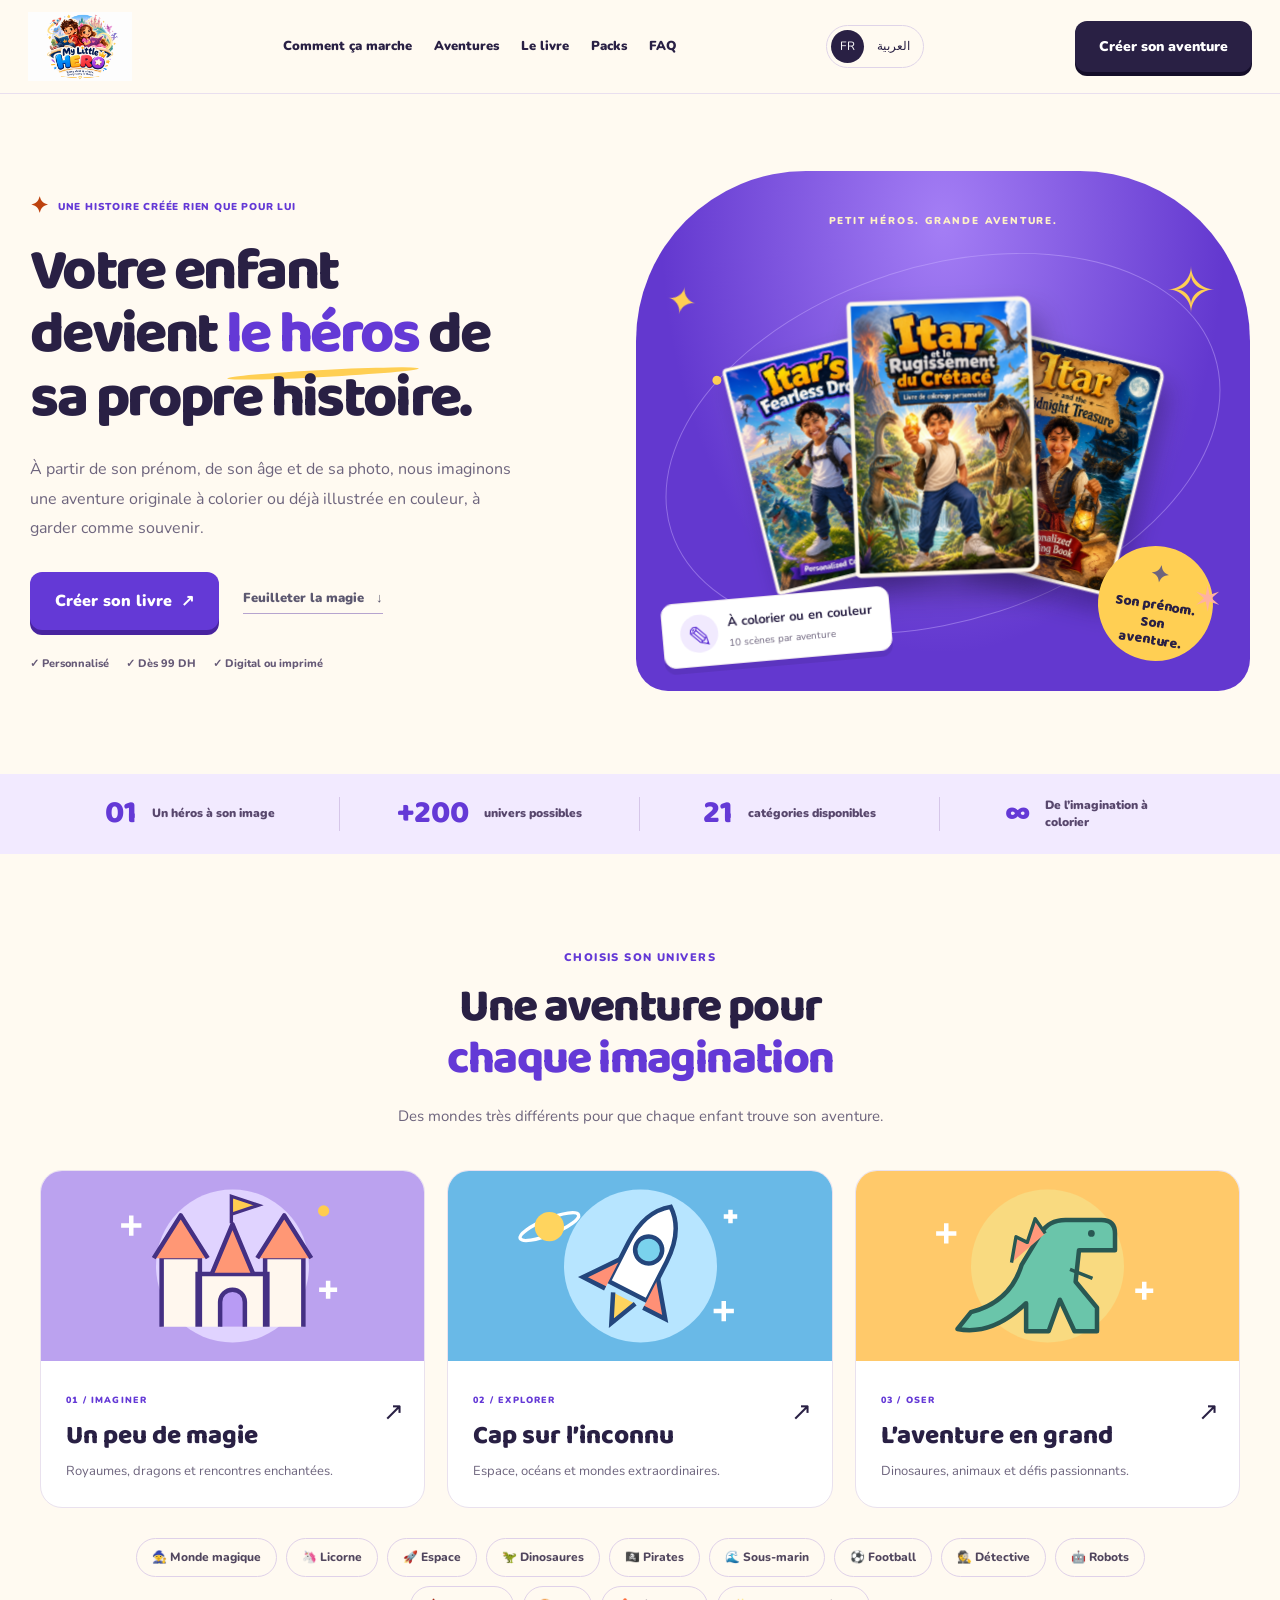
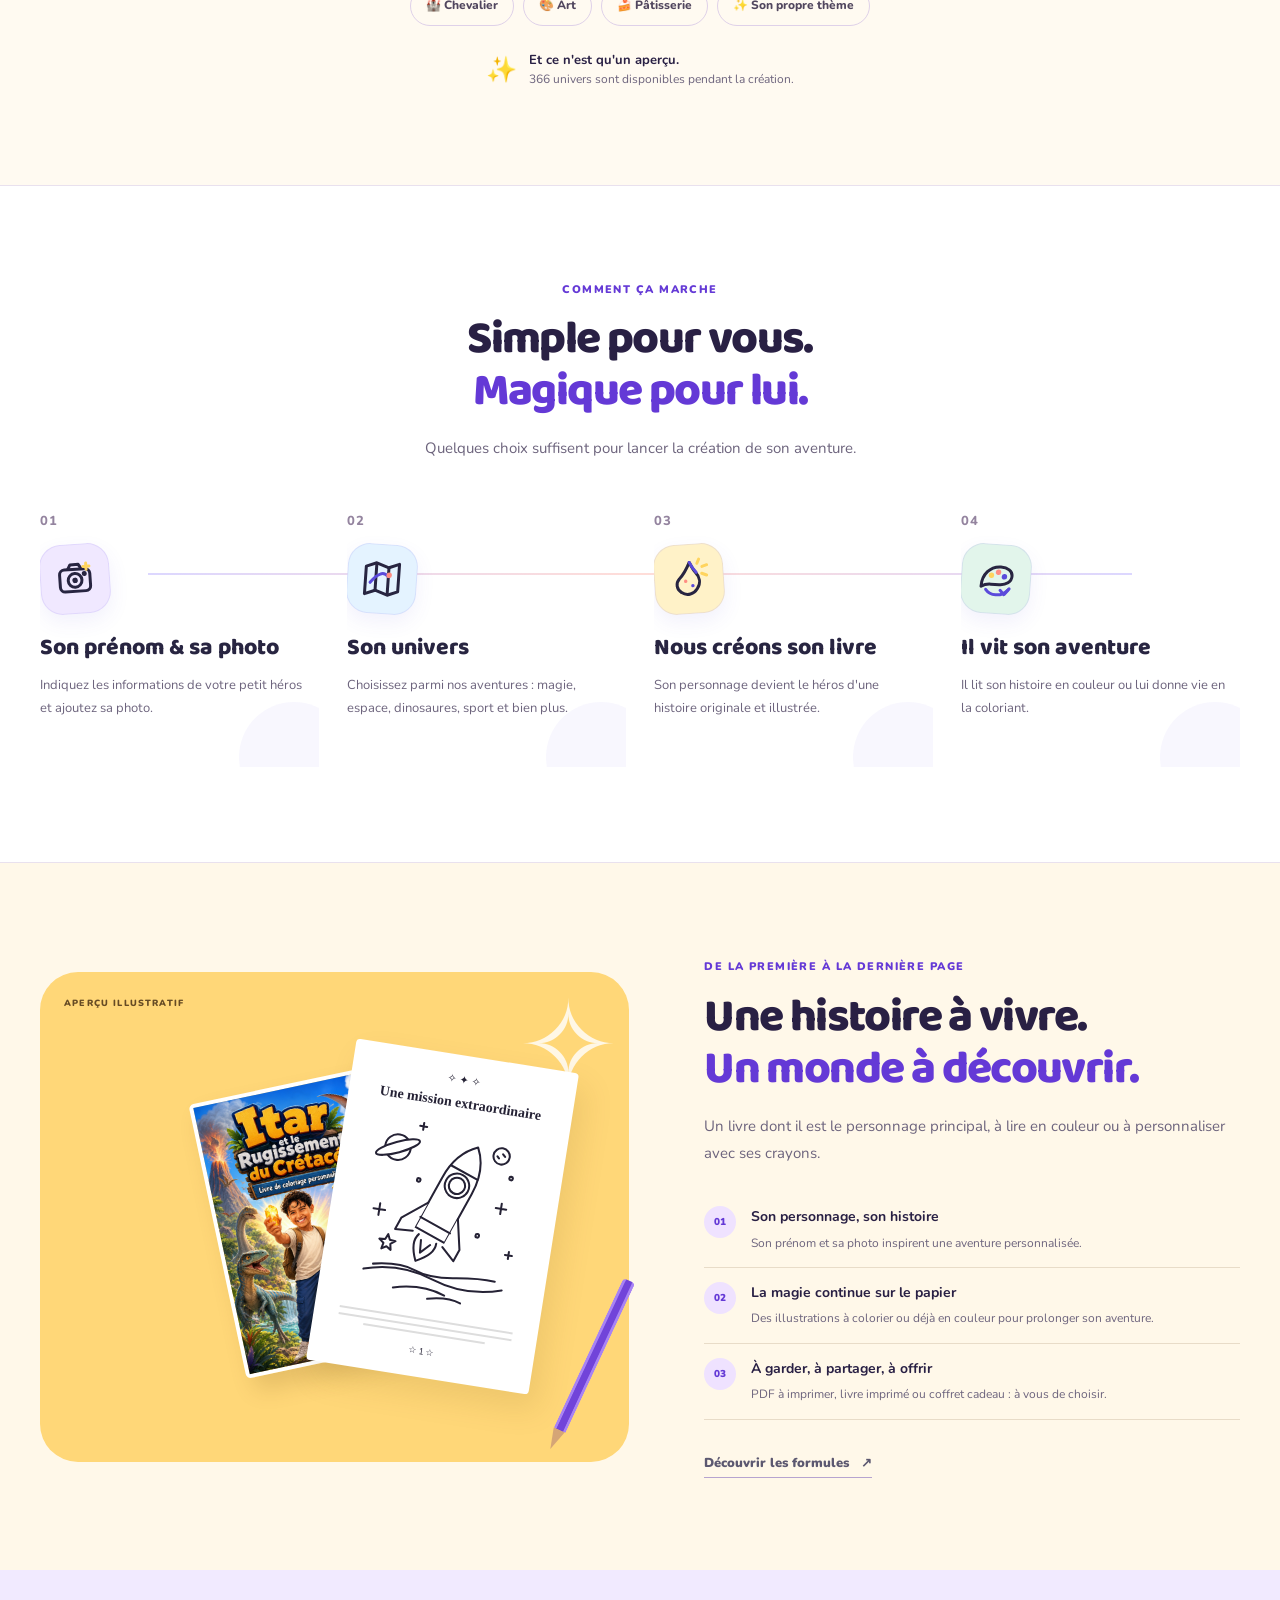
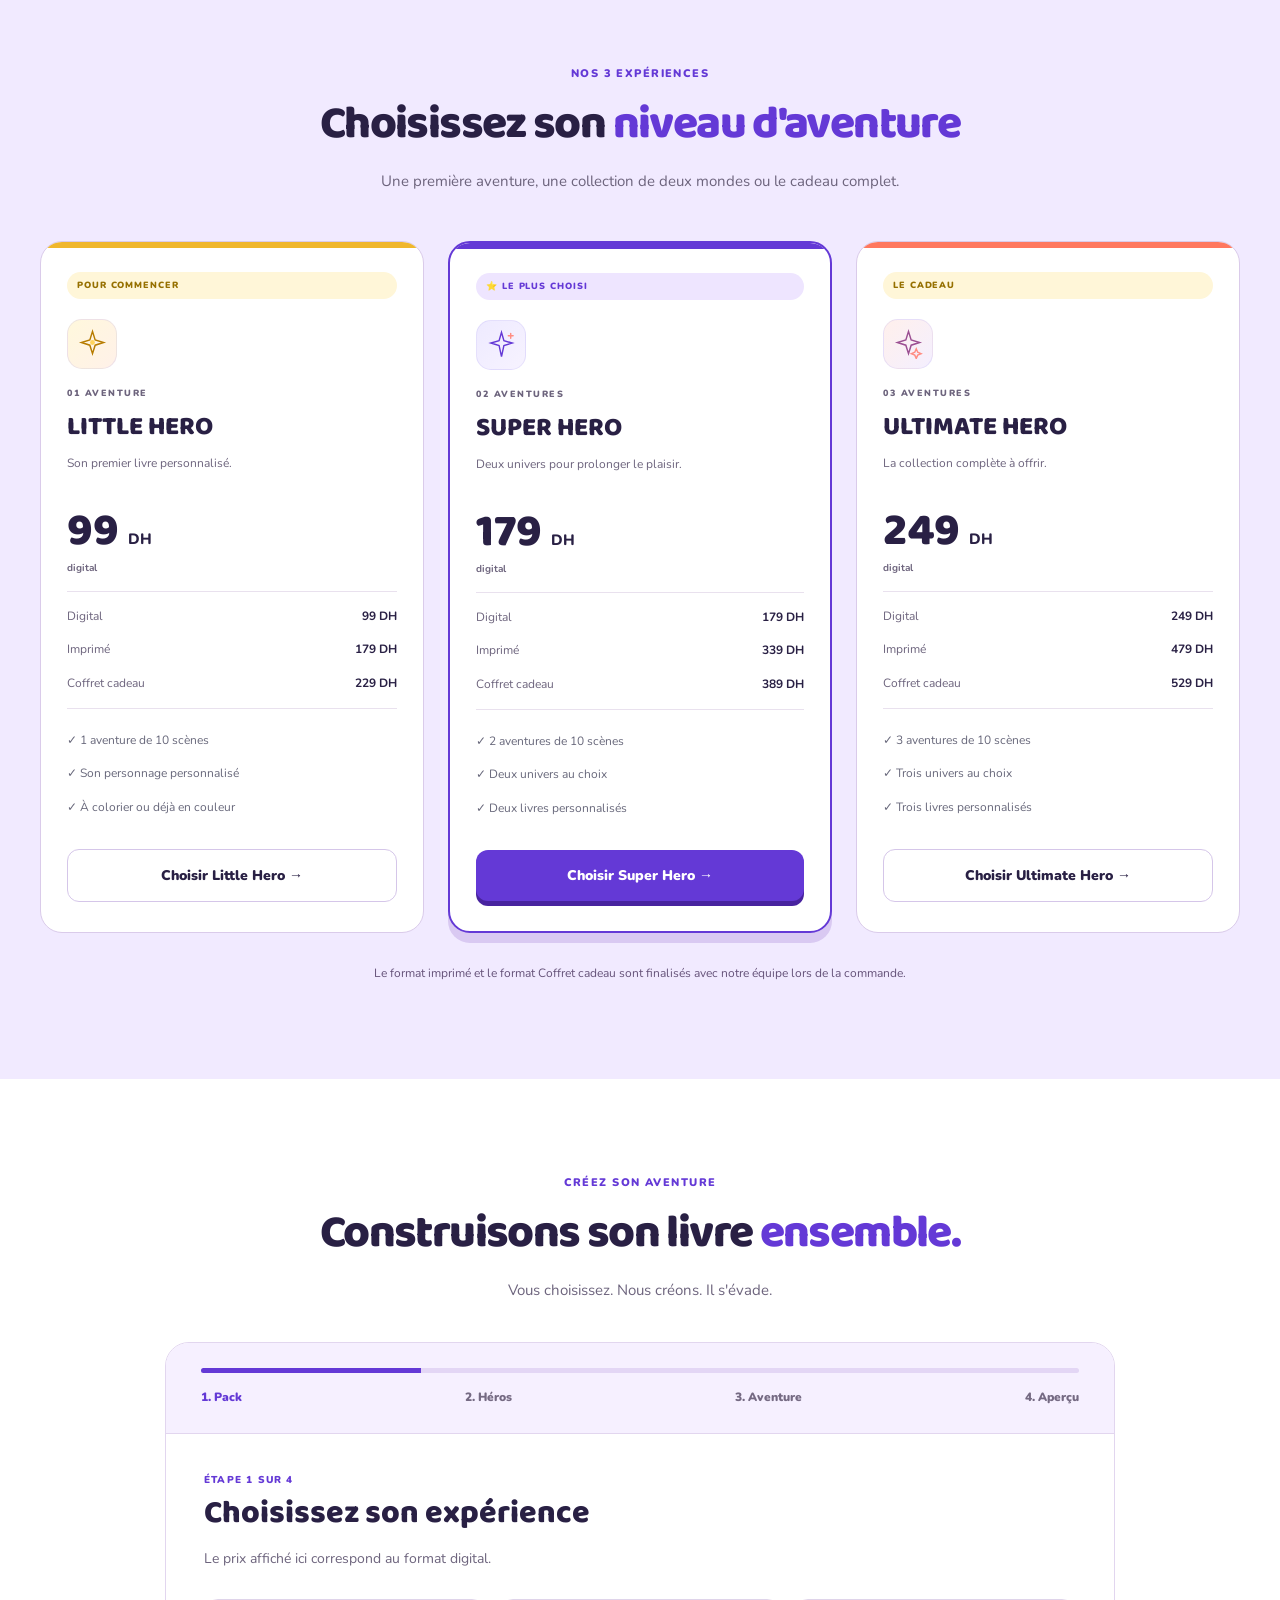
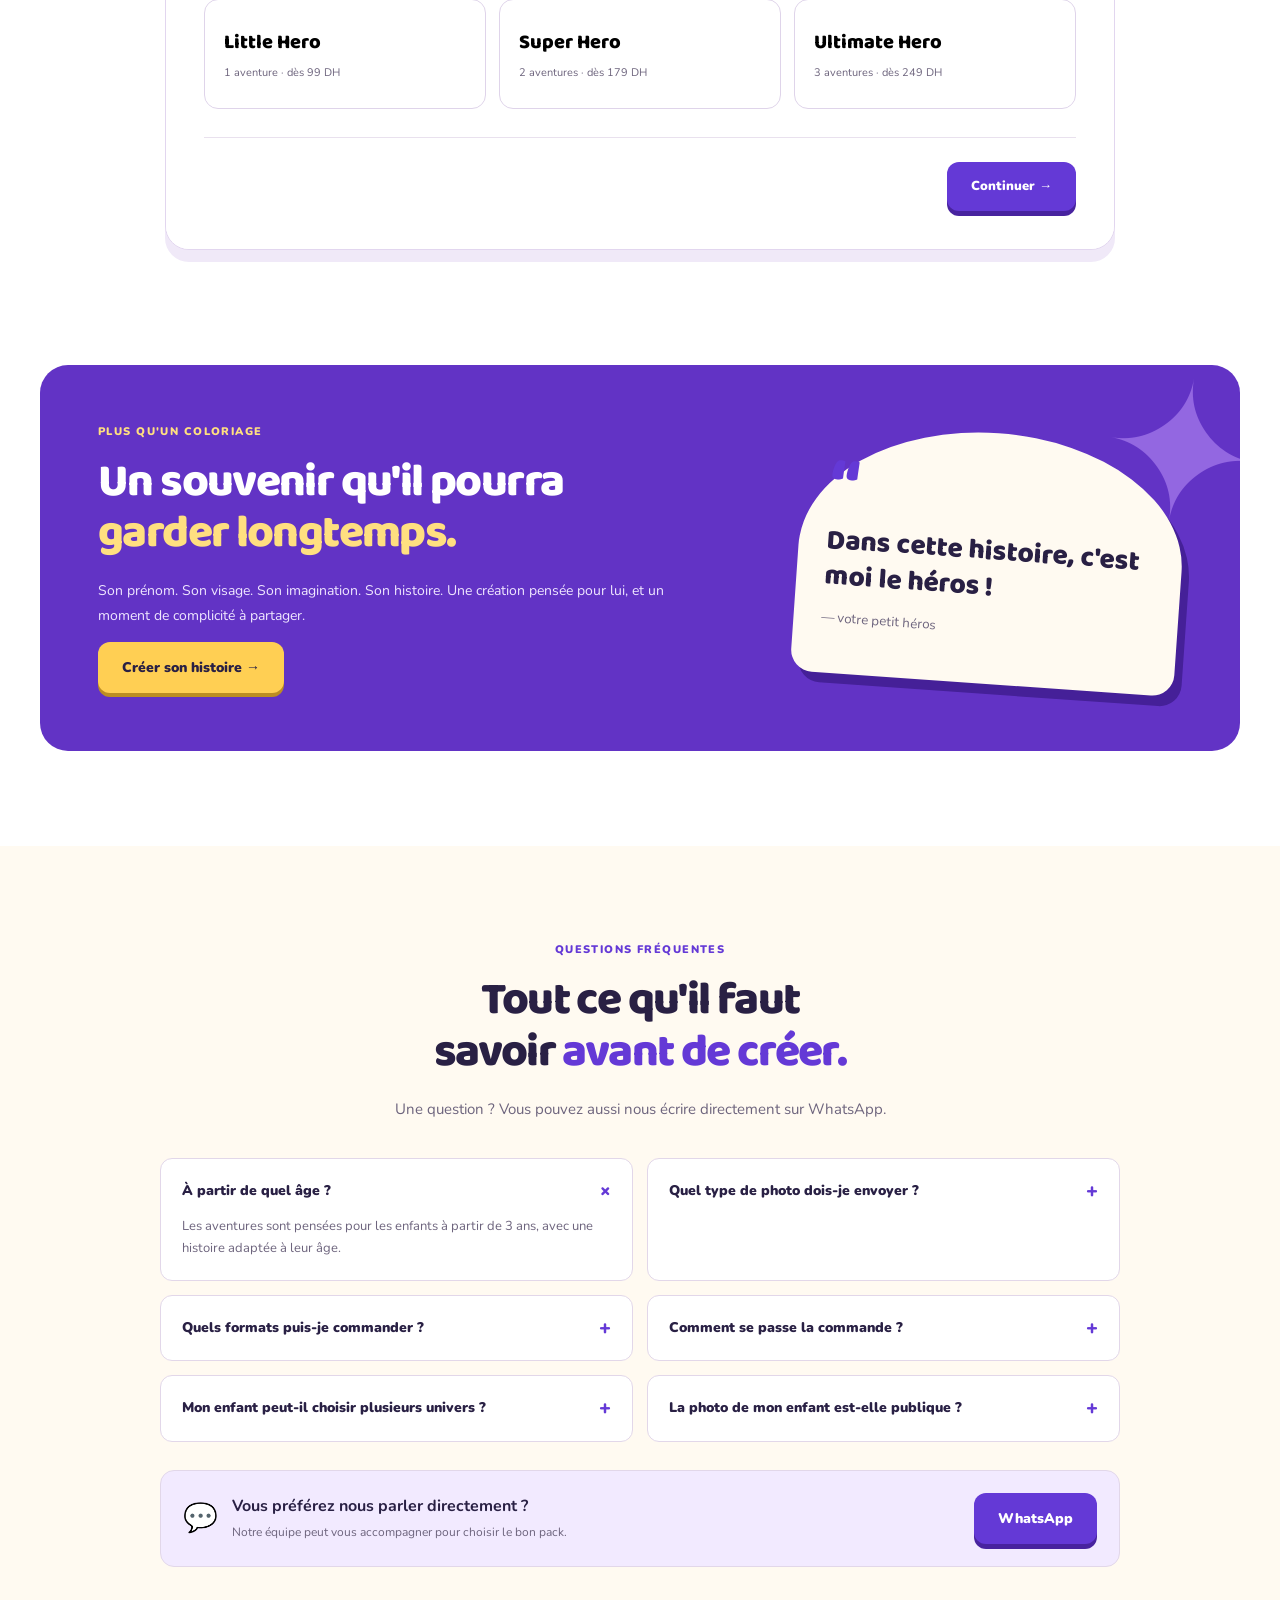
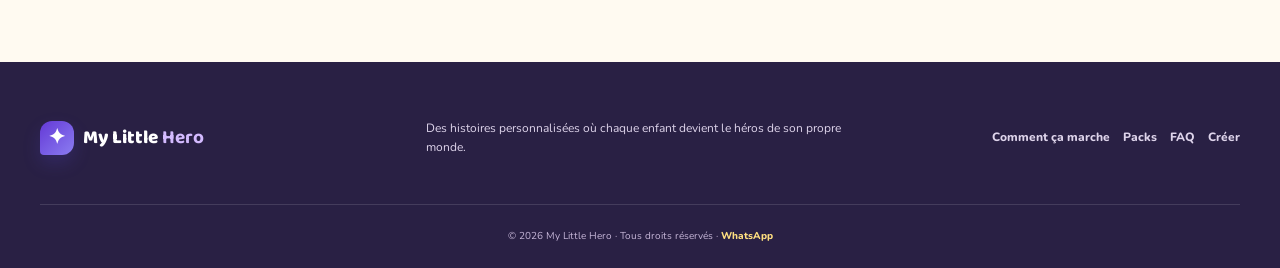
==== index.html @ 080dde74 "Add comics inspirations with 24 choices, bilingual universe filters and fixed supporting cast" ====
<!DOCTYPE html>
<html lang="fr">
<head>
<meta charset="UTF-8">
<meta name="viewport" content="width=device-width,initial-scale=1">
<meta name="description" content="My Little Hero — des histoires personnalisées où chaque enfant devient le héros de sa propre aventure.">
<meta name="theme-color" content="#5b4bdb">
<title>My Little Hero — Ton enfant devient le héros</title>
<link rel="preconnect" href="https://fonts.googleapis.com">
<link rel="preconnect" href="https://fonts.gstatic.com" crossorigin>
<link href="https://fonts.googleapis.com/css2?family=Baloo+2:wght@500;600;700;800&family=Noto+Kufi+Arabic:wght@400;500;600;700;800&family=Nunito:wght@400;600;700;800;900&display=swap" rel="stylesheet">
<link rel="stylesheet" href="style.css?v=20261031-magic">
<link rel="stylesheet" href="magic.css?v=20261101-anime-notice">
</head>
<body class="magic-site">
<a class="skip-link" href="#creation">Aller à la création</a>
<header class="site-header">
  <a class="brand" href="#top" aria-label="My Little Hero"><img class="brand-logo" src="web/assets/logo.png" alt="My Little Hero"></a>
  <nav aria-label="Navigation principale"><a href="#how">Comment ça marche</a><a href="#adventures">Aventures</a><a href="#inside">Le livre</a><a href="#packs">Packs</a><a href="#faq">FAQ</a></nav>
  <div id="siteLanguageToggle" aria-label="Choisir la langue"><button type="button" data-lang="fr" class="active" onclick="window.setMyLittleHeroLanguage && window.setMyLittleHeroLanguage('fr')">FR</button><span></span><button type="button" data-lang="ar" onclick="window.setMyLittleHeroLanguage && window.setMyLittleHeroLanguage('ar')">العربية</button></div>
  <details class="mobile-menu"><summary aria-label="Ouvrir le menu">☰</summary><nav aria-label="Navigation mobile"><a href="#adventures">Aventures</a><a href="#how">Comment ça marche</a><a href="#inside">Le livre</a><a href="#packs">Packs</a><a href="#faq">FAQ</a></nav></details>
  <button type="button" class="btn btn-dark nav-cta" data-open-creation>Créer son aventure</button>
</header>

<main id="top">
<section class="hero">
  <div class="hero-copy">
    <div class="eyebrow"><span class="little-star" aria-hidden="true">✦</span> UNE HISTOIRE CRÉÉE RIEN QUE POUR LUI</div>
    <h1>Votre enfant devient <span>le héros</span> de sa propre histoire.</h1>
    <p class="hero-text">À partir de son prénom, de son âge et de sa photo, nous imaginons une aventure originale à colorier ou déjà illustrée en couleur, à garder comme souvenir.</p>
    <div class="hero-actions"><button type="button" class="btn btn-primary btn-large" data-open-creation>Créer son livre <span aria-hidden="true">↗</span></button><a class="text-link" href="#inside">Feuilleter la magie <span aria-hidden="true">↓</span></a></div>
    <div class="trust-row"><span>✓ Personnalisé</span><span>✓ Dès 99 DH</span><span>✓ Digital ou imprimé</span></div>
  </div>
  <div class="hero-visual">
    <div class="magic-orbit" aria-hidden="true"></div><span class="magic-star star-one" aria-hidden="true">✦</span><span class="magic-star star-two" aria-hidden="true">✧</span><span class="magic-star star-three" aria-hidden="true">✶</span>
    <div class="visual-kicker">PETIT HÉROS. GRANDE AVENTURE.</div>
    <div class="hero-books-3d">
      <div class="hero-book book-back"><img src="web/assets/cover_01.png" alt="Exemple de couverture personnalisée My Little Hero" fetchpriority="high" width="190" height="295"></div>
      <div class="hero-book book-middle"><img src="web/assets/cover_02.png" alt="Un autre univers pour son livre personnalisé" width="190" height="295"></div>
      <div class="hero-book book-front"><img src="web/assets/cover_03.png" alt="Exemple d’aventure à personnaliser" width="190" height="295"></div>
    </div>
    <div class="hero-note"><span aria-hidden="true">✎</span><div><b>À colorier ou en couleur</b><small>10 scènes par aventure</small></div></div>
    <div class="hero-badge"><span aria-hidden="true">✦</span><b>Son prénom.<br>Son aventure.</b></div>
  </div>
</section>

<section class="mini-proof" aria-label="Les essentiels"><div><b>01</b><span>Un héros à son image</span></div><div><b>+200</b><span>univers possibles</span></div><div><b>21</b><span>catégories disponibles</span></div><div><b>∞</b><span>De l’imagination à colorier</span></div></section>

<section class="section adventures" id="adventures">
  <div class="section-heading center"><div class="eyebrow">CHOISIS SON UNIVERS</div><h2>Une aventure pour <span>chaque imagination</span></h2><p>Des mondes très différents pour que chaque enfant trouve son aventure.</p></div>
<div class="world-grid">
 <a class="world-card world-magic" href="#creation" data-open-creation><div class="world-art" aria-hidden="true"><svg viewBox="0 0 260 160"><circle cx="130" cy="80" r="68" fill="#e0d3ff"/><path d="M67 134V72h34v62m58 0V72h34v62M99 134V87h62v47" fill="#fff7ee" stroke="#443083" stroke-width="4"/><path d="M60 73l24-38 24 38m44 0l24-38 24 38M112 86l18-43 18 43" fill="#ff9775" stroke="#443083" stroke-width="4" stroke-linejoin="round"/><path d="M119 134v-22a11 11 0 0122 0v22" fill="#b89bf4" stroke="#443083" stroke-width="4"/><path d="M129 42V18l24 8-24 8" fill="#ffcd50" stroke="#443083" stroke-width="3"/><path d="M40 35v18m-9-9h18m166 49v16m-8-8h16" stroke="#fff" stroke-width="4"/><circle cx="211" cy="31" r="5" fill="#ffcd50"/></svg></div><div class="world-copy"><span>01 / IMAGINER</span><h3>Un peu de magie</h3><p>Royaumes, dragons et rencontres enchantées.</p><b class="world-arrow" aria-label="Créer son aventure">↗</b></div></a>
 <a class="world-card world-space" href="#creation" data-open-creation><div class="world-art" aria-hidden="true"><svg viewBox="0 0 260 160"><circle cx="130" cy="80" r="68" fill="#b7e5ff"/><g transform="rotate(27 130 80)"><path d="M111 105V66q0-31 19-45 19 14 19 45v39z" fill="#fff" stroke="#24467c" stroke-width="4"/><path d="M111 83l-22 29h22m38-29l22 29h-22" fill="#ff9076" stroke="#24467c" stroke-width="4"/><circle cx="130" cy="64" r="12" fill="#7ad2ed" stroke="#24467c" stroke-width="4"/><path d="M119 112l11 25 11-25" fill="#ffd45e" stroke="#24467c" stroke-width="4"/></g><ellipse cx="49" cy="45" rx="28" ry="7" transform="rotate(-22 49 45)" fill="none" stroke="#fff" stroke-width="3"/><circle cx="49" cy="45" r="13" fill="#ffd45e"/><path d="M204 111v18m-9-9h18m-3-90v12m-6-6h12" stroke="#fff" stroke-width="4"/></svg></div><div class="world-copy"><span>02 / EXPLORER</span><h3>Cap sur l’inconnu</h3><p>Espace, océans et mondes extraordinaires.</p><b class="world-arrow" aria-label="Créer son aventure">↗</b></div></a>
 <a class="world-card world-wild" href="#creation" data-open-creation><div class="world-art" aria-hidden="true"><svg viewBox="0 0 260 160"><circle cx="130" cy="80" r="68" fill="#f9da80"/><path d="M62 121q35-9 45-42l17-28q7-12 22-12h32q12 0 12 12v15h-32l-3 28 19 23v21h-20l-13-28-10 28h-20v-25q-30 29-61 23z" fill="#6ac5aa" stroke="#295853" stroke-width="4" stroke-linejoin="round"/><circle cx="169" cy="51" r="3" fill="#295853"/><path d="M150 83l20 8m-42-40l-9-13-7 21-10-5-4 23" fill="#ff987a" stroke="#295853" stroke-width="3" stroke-linejoin="round"/><path d="M40 42v18m-9-9h18m167 43v16m-8-8h16" stroke="#fff" stroke-width="4"/></svg></div><div class="world-copy"><span>03 / OSER</span><h3>L’aventure en grand</h3><p>Dinosaures, animaux et défis passionnants.</p><b class="world-arrow" aria-label="Créer son aventure">↗</b></div></a>
</div>
  <div class="theme-showcase">
    <button type="button" class="theme-pill" data-open-creation>🧙 Monde magique</button><button type="button" class="theme-pill" data-open-creation>🦄 Licorne</button><button type="button" class="theme-pill" data-open-creation>🚀 Espace</button><button type="button" class="theme-pill" data-open-creation>🦖 Dinosaures</button><button type="button" class="theme-pill" data-open-creation>🏴‍☠️ Pirates</button><button type="button" class="theme-pill" data-open-creation>🌊 Sous-marin</button><button type="button" class="theme-pill" data-open-creation>⚽ Football</button><button type="button" class="theme-pill" data-open-creation>🕵️ Détective</button><button type="button" class="theme-pill" data-open-creation>🤖 Robots</button><button type="button" class="theme-pill" data-open-creation>🏰 Chevalier</button><button type="button" class="theme-pill" data-open-creation>🎨 Art</button><button type="button" class="theme-pill" data-open-creation>🍰 Pâtisserie</button><button type="button" class="theme-pill" data-open-creation>✨ Son propre thème</button>
  </div>
  <div class="adventure-note"><span>✨</span><div><b>Et ce n'est qu'un aperçu.</b><br><small>366 univers sont disponibles pendant la création.</small></div></div>
</section>

<section class="section how" id="how">
  <div class="section-heading center"><div class="eyebrow">COMMENT ÇA MARCHE</div><h2>Simple pour vous.<br><span>Magique pour lui.</span></h2><p>Quelques choix suffisent pour lancer la création de son aventure.</p></div>
  <div class="steps">
    <article><i>01</i><div class="step-icon step-icon-illustration"><svg viewBox="0 0 64 64" aria-hidden="true"><rect x="10" y="18" width="44" height="32" rx="7" fill="none" stroke="currentColor" stroke-width="3"/><circle cx="32" cy="34" r="10" fill="none" stroke="currentColor" stroke-width="3"/><path d="M22 18l4-7h12l4 7" fill="none" stroke="currentColor" stroke-width="3" stroke-linejoin="round"/><circle cx="32" cy="34" r="4" fill="currentColor"/><path d="M46 25h.01" stroke="currentColor" stroke-width="5" stroke-linecap="round"/><path d="M49 10v9M44.5 14.5h9" stroke="#ffd45e" stroke-width="3" stroke-linecap="round"/></svg></div><h3>Son prénom & sa photo</h3><p>Indiquez les informations de votre petit héros et ajoutez sa photo.</p></article>
    <article><i>02</i><div class="step-icon step-icon-illustration"><svg viewBox="0 0 64 64" aria-hidden="true"><path d="M8 15l15-6 18 6 15-6v40l-15 6-18-6-15 6z" fill="none" stroke="currentColor" stroke-width="3" stroke-linejoin="round"/><path d="M23 9v40M41 15v40" fill="none" stroke="currentColor" stroke-width="3"/><path d="M15 38c5-7 9-11 14-13 4-2 8-1 12 3" fill="none" stroke="#5b4bdb" stroke-width="3" stroke-linecap="round"/><circle cx="42" cy="26" r="4" fill="#ff8d83"/></svg></div><h3>Son univers</h3><p>Choisissez parmi nos aventures : magie, espace, dinosaures, sport et bien plus.</p></article>
    <article><i>03</i><div class="step-icon step-icon-illustration"><svg viewBox="0 0 64 64" aria-hidden="true"><path d="M34 8c-5 10-9 17-16 23-6 6-5 15 2 20 8 6 18 3 23-4 6-8 5-17-1-24-3-4-5-8-8-15z" fill="none" stroke="currentColor" stroke-width="3" stroke-linejoin="round"/><path d="M34 8c2 5 5 10 9 15" fill="none" stroke="#5b4bdb" stroke-width="3" stroke-linecap="round"/><path d="M45 10l3-6M52 15l7-2M51 25l7 3" stroke="#ffd45e" stroke-width="3" stroke-linecap="round"/><circle cx="27" cy="35" r="2.5" fill="#ff8d83"/><circle cx="37" cy="42" r="2.5" fill="#5b4bdb"/></svg></div><h3>Nous créons son livre</h3><p>Son personnage devient le héros d'une histoire originale et illustrée.</p></article>
    <article><i>04</i><div class="step-icon step-icon-illustration"><svg viewBox="0 0 64 64" aria-hidden="true"><path d="M11 44c0-18 12-30 27-30 10 0 17 5 17 12 0 9-8 14-18 14H25c-7 0-11 2-14 4z" fill="none" stroke="currentColor" stroke-width="3" stroke-linejoin="round"/><circle cx="25" cy="27" r="4" fill="#ffd45e"/><circle cx="35" cy="22" r="4" fill="#ff8d83"/><circle cx="44" cy="28" r="4" fill="#5b4bdb"/><path d="M18 48c4 5 9 7 15 7 7 0 13-3 17-8" fill="none" stroke="#5b4bdb" stroke-width="3" stroke-linecap="round"/><path d="M39 48l6 6 7-9" fill="none" stroke="#5b4bdb" stroke-width="3" stroke-linecap="round" stroke-linejoin="round"/></svg></div><h3>Il vit son aventure</h3><p>Il lit son histoire en couleur ou lui donne vie en la coloriant.</p></article>
  </div>
</section>

<section class="section inside" id="inside">
 <div class="inside-art"><span class="sample-label">APERÇU ILLUSTRATIF</span><div class="sample-cover"><img src="web/assets/cover_02.png" alt="Exemple de couverture en couleur" loading="lazy" width="190" height="295"></div><div class="sample-page"><span class="sample-page-stars" aria-hidden="true">✧ &nbsp; ✦ &nbsp; ✧</span><b>Une mission extraordinaire</b><img src="assets/coloring-space.svg" alt="Illustration d’une fusée à colorier, exemple d’ambiance spatiale" loading="lazy" width="320" height="360"><div class="sample-lines" aria-hidden="true"><i></i><i></i><i></i></div><span class="sample-page-number" aria-hidden="true">☆ 1 ☆</span></div><span class="pencil" aria-hidden="true"></span></div>
 <div class="inside-copy"><div class="eyebrow">DE LA PREMIÈRE À LA DERNIÈRE PAGE</div><h2>Une histoire à vivre.<br><span>Un monde à découvrir.</span></h2><p>Un livre dont il est le personnage principal, à lire en couleur ou à personnaliser avec ses crayons.</p><ul class="inside-features"><li><span aria-hidden="true">01</span><div><h3>Son personnage, son histoire</h3><p>Son prénom et sa photo inspirent une aventure personnalisée.</p></div></li><li><span aria-hidden="true">02</span><div><h3>La magie continue sur le papier</h3><p>Des illustrations à colorier ou déjà en couleur pour prolonger son aventure.</p></div></li><li><span aria-hidden="true">03</span><div><h3>À garder, à partager, à offrir</h3><p>PDF à imprimer, livre imprimé ou coffret cadeau : à vous de choisir.</p></div></li></ul><a class="text-link" href="#packs">Découvrir les formules <span aria-hidden="true">↗</span></a></div>
</section>

<section class="section packs" id="packs">
  <div class="section-heading center"><div class="eyebrow">NOS 3 EXPÉRIENCES</div><h2>Choisissez son <span>niveau d'aventure</span></h2><p>Une première aventure, une collection de deux mondes ou le cadeau complet.</p></div>
  <div class="pricing-grid">
    <article class="price-card pack-little"><div class="pack-ribbon">POUR COMMENCER</div><div class="pack-icon pack-icon-art"><svg viewBox="0 0 64 64" aria-hidden="true"><path d="M32 7l5.5 17.5L55 30l-17.5 5.5L32 53l-5.5-17.5L9 30l17.5-5.5z" fill="none" stroke="currentColor" stroke-width="3"/><circle cx="32" cy="30" r="5" fill="#ffd45e"/></svg></div><div class="pack-label">01 AVENTURE</div><h3>LITTLE HERO</h3><p>Son premier livre personnalisé.</p><div class="price">99 <small>DH</small><em>digital</em></div><div class="price-options"><span>Digital <b>99 DH</b></span><span>Imprimé <b>179 DH</b></span><span>Coffret cadeau <b>229 DH</b></span></div><ul><li>✓ 1 aventure de 10 scènes</li><li>✓ Son personnage personnalisé</li><li>✓ À colorier ou déjà en couleur</li></ul><button type="button" class="btn btn-outline full" data-pack="1">Choisir Little Hero →</button></article>
    <article class="price-card pack-super featured"><div class="pack-ribbon hot">⭐ LE PLUS CHOISI</div><div class="pack-icon pack-icon-art"><svg viewBox="0 0 64 64" aria-hidden="true"><path d="M32 7l5 17 17 5-17 5-5 23-5-23-17-5 17-5z" fill="none" stroke="currentColor" stroke-width="3"/><path d="M51 9v10M46 14h10" stroke="#ff8d83" stroke-width="3" stroke-linecap="round"/></svg></div><div class="pack-label">02 AVENTURES</div><h3>SUPER HERO</h3><p>Deux univers pour prolonger le plaisir.</p><div class="price">179 <small>DH</small><em>digital</em></div><div class="price-options"><span>Digital <b>179 DH</b></span><span>Imprimé <b>339 DH</b></span><span>Coffret cadeau <b>389 DH</b></span></div><ul><li>✓ 2 aventures de 10 scènes</li><li>✓ Deux univers au choix</li><li>✓ Deux livres personnalisés</li></ul><button type="button" class="btn btn-primary full" data-pack="2">Choisir Super Hero →</button></article>
    <article class="price-card pack-gift"><div class="pack-ribbon">LE CADEAU</div><div class="pack-icon pack-icon-art"><svg viewBox="0 0 64 64" aria-hidden="true"><path d="M32 7l5.5 17.5L55 30l-17.5 5.5L32 53l-5.5-17.5L9 30l17.5-5.5z" fill="none" stroke="currentColor" stroke-width="3"/><path d="M48 43l3 7 7 3-7 3-3 7-3-7-7-3 7-3z" fill="none" stroke="#ff8d83" stroke-width="3"/></svg></div><div class="pack-label">03 AVENTURES</div><h3>ULTIMATE HERO</h3><p>La collection complète à offrir.</p><div class="price">249 <small>DH</small><em>digital</em></div><div class="price-options"><span>Digital <b>249 DH</b></span><span>Imprimé <b>479 DH</b></span><span>Coffret cadeau <b>529 DH</b></span></div><ul><li>✓ 3 aventures de 10 scènes</li><li>✓ Trois univers au choix</li><li>✓ Trois livres personnalisés</li></ul><button type="button" class="btn btn-outline full" data-pack="3">Choisir Ultimate Hero →</button></article>
  </div>
  <p class="pricing-footnote">Le format imprimé et le format Coffret cadeau sont finalisés avec notre équipe lors de la commande.</p>
</section>

<section class="section creation-section" id="creation">
  <div class="creation-heading"><div class="eyebrow">CRÉEZ SON AVENTURE</div><h2>Construisons son livre <span>ensemble.</span></h2><p>Vous choisissez. Nous créons. Il s'évade.</p></div>
  <div class="wizard">
    <div class="wizard-progress"><div class="progress-track"><span id="progressBar" role="progressbar" aria-label="Étape de création" aria-valuemin="1" aria-valuemax="4" aria-valuenow="1"></span></div><div class="steps-labels"><span class="active">1. Pack</span><span>2. Héros</span><span>3. Aventure</span><span>4. Aperçu</span></div></div>

    <div class="wizard-card" data-step="1">
      <div class="step-kicker">ÉTAPE 1 SUR 4</div><h3>Choisissez son expérience</h3><p class="muted">Le prix affiché ici correspond au format digital.</p>
      <div class="choice-grid">
        <button type="button" class="choice" data-wizard-pack="1"><b>Little Hero</b><span>1 aventure · dès 99 DH</span></button>
        <button type="button" class="choice" data-wizard-pack="2"><b>Super Hero</b><span>2 aventures · dès 179 DH</span></button>
        <button type="button" class="choice" data-wizard-pack="3"><b>Ultimate Hero</b><span>3 aventures · dès 249 DH</span></button>
      </div>
      <div class="wizard-actions"><span></span><button type="button" class="btn btn-primary next">Continuer →</button></div>
    </div>

    <div class="wizard-card" data-step="2" hidden>
      <div class="step-kicker">ÉTAPE 2 SUR 4</div><h3>Parlez-nous de son héros</h3><p class="muted">Ces informations servent à personnaliser son aventure.</p>
      <div class="form-grid">
        <label>Prénom<input id="childName" placeholder="Ex. Yassir"></label>
        <label>Âge<select id="childAge"><option value="">Choisir</option><option>3 ans</option><option>4 ans</option><option>5 ans</option><option>6 ans</option><option>7 ans</option><option>8 ans</option><option>9 ans</option><option>10 ans</option><option>11 ans</option><option>12 ans</option><option>13 ans</option><option>14 ans</option><option>15 ans</option><option>16 ans</option></select></label>
        <label>Votre enfant<select id="childGender" required><option value="">Choisir</option><option value="girl">Fille</option><option value="boy">Garçon</option></select></label>
        <label>Type de livre<select id="bookStyle"><option value="coloring">Histoire à colorier</option><option value="colored">Histoire déjà en couleur</option></select></label>
        <label>Langue<select id="language"><option>Français</option><option>English</option><option>Español</option><option>العربية</option></select></label>
        <label>Téléphone du parent (obligatoire)<input id="parentPhone" type="tel" autocomplete="tel" inputmode="tel" required maxlength="25" placeholder="Ex. +212 6 12 34 56 78" aria-describedby="parentContactHint"></label>
        <label>E-mail du parent (facultatif)<input id="parentEmail" type="email" autocomplete="email" maxlength="254" placeholder="Ex. parent@exemple.com"></label>
        <label>Photo de l'enfant<input id="childPhoto" type="file" accept="image/jpeg,image/png,image/webp"></label>
      </div>
      <p class="muted">À colorier : 10 pages d’histoire. En couleur : 20 pages, image et récit séparés. Hors couverture et page souvenir. Les thèmes et tarifs restent identiques.</p>
      <p class="muted" id="parentContactHint">Votre téléphone nous permet de vous contacter pour votre commande. Ajoutez l’indicatif du pays si nécessaire.</p>
      <div class="photo-preview" id="photoPreview" hidden><img id="photoPreviewImg" alt="Aperçu"><div><b>Photo sélectionnée ✓</b><span>Elle servira à créer son personnage.</span></div></div>
      <div class="wizard-actions"><button type="button" class="btn btn-ghost back">← Retour</button><button type="button" class="btn btn-primary next">Continuer →</button></div>
    </div>

    <div class="wizard-card" data-step="3" hidden>
      <div class="step-kicker">ÉTAPE 3 SUR 4</div><h3>Quelle sera sa mission&nbsp;?</h3><p class="muted" id="themeInstruction">Choisissez 1 aventure.</p>
      <div class="adventure-slots" id="adventureSlots"></div>
      <div class="theme-catalog-tools">
        <label for="themeSearch">Rechercher un thème<input id="themeSearch" type="search" autocomplete="off" placeholder="Ex. dragon, football, vétérinaire…"></label>
        <label for="themeCategory">Choisir une catégorie<select id="themeCategory"><option value="all">Toutes les catégories</option></select></label>
        <label for="themeSeries" id="themeSeriesLabel" hidden><span>Choisir une série anime</span><select id="themeSeries"><option value="all">Toutes les séries</option></select></label>
        <button type="button" class="btn btn-ghost" id="themeScope" aria-pressed="false">Voir tous les thèmes (366)</button>
      </div>
      <p id="themeResults" class="theme-results" role="status" aria-live="polite"></p>
      <p id="themeEmpty" class="theme-empty" hidden>Aucun thème trouvé. Essayez un autre mot ou créez votre propre thème.</p>
      <button type="button" id="themeReset" class="theme-reset" hidden>Effacer les filtres</button>
      <div class="theme-choice-grid">
        <button type="button" data-theme="🧙 Monde magique" data-theme-label="Monde magique"><span class="theme-icon" aria-hidden="true">🧙</span><span>Monde magique</span></button><button type="button" data-theme="🧚 Royaume des fées" data-theme-label="Fées"><span class="theme-icon" aria-hidden="true">🧚</span><span>Fées</span></button><button type="button" data-theme="🦄 Aventure avec une licorne" data-theme-label="Licorne"><span class="theme-icon" aria-hidden="true">🦄</span><span>Licorne</span></button><button type="button" data-theme="👑 Royaume enchanté" data-theme-label="Royaume"><span class="theme-icon" aria-hidden="true">👑</span><span>Royaume</span></button>
        <button type="button" data-theme="🐉 Dragon et royaume fantastique" data-theme-label="Dragon"><span class="theme-icon" aria-hidden="true">🐉</span><span>Dragon</span></button><button type="button" data-theme="🏴‍☠️ Aventure de pirates" data-theme-label="Pirates"><span class="theme-icon" aria-hidden="true">🏴‍☠️</span><span>Pirates</span></button><button type="button" data-theme="🗺️ Chasse au trésor" data-theme-label="Trésor"><span class="theme-icon" aria-hidden="true">🗺️</span><span>Trésor</span></button><button type="button" data-theme="🚀 Voyage dans l'espace" data-theme-label="Espace"><span class="theme-icon" aria-hidden="true">🚀</span><span>Espace</span></button>
        <button type="button" data-theme="🤖 Mission avec des robots" data-theme-label="Robots"><span class="theme-icon" aria-hidden="true">🤖</span><span>Robots</span></button><button type="button" data-theme="🦖 Aventure avec les dinosaures" data-theme-label="Dinosaures"><span class="theme-icon" aria-hidden="true">🦖</span><span>Dinosaures</span></button><button type="button" data-theme="🌊 Aventure sous-marine" data-theme-label="Sous-marin"><span class="theme-icon" aria-hidden="true">🌊</span><span>Sous-marin</span></button><button type="button" data-theme="🧜‍♀️ Royaume des sirènes" data-theme-label="Sirènes"><span class="theme-icon" aria-hidden="true">🧜‍♀️</span><span>Sirènes</span></button>
        <button type="button" data-theme="🌳 Forêt mystérieuse" data-theme-label="Forêt"><span class="theme-icon" aria-hidden="true">🌳</span><span>Forêt</span></button><button type="button" data-theme="🦁 Safari et animaux sauvages" data-theme-label="Safari"><span class="theme-icon" aria-hidden="true">🦁</span><span>Safari</span></button><button type="button" data-theme="🐾 Mission de sauvetage des animaux" data-theme-label="Sauvetage"><span class="theme-icon" aria-hidden="true">🐾</span><span>Sauvetage</span></button><button type="button" data-theme="⚽ Aventure football" data-theme-label="Football"><span class="theme-icon" aria-hidden="true">⚽</span><span>Football</span></button>
        <button type="button" data-theme="🏀 Défi de basket" data-theme-label="Basket"><span class="theme-icon" aria-hidden="true">🏀</span><span>Basket</span></button><button type="button" data-theme="🏎️ Course et vitesse" data-theme-label="Course"><span class="theme-icon" aria-hidden="true">🏎️</span><span>Course</span></button><button type="button" data-theme="🕵️ Jeune détective" data-theme-label="Détective"><span class="theme-icon" aria-hidden="true">🕵️</span><span>Détective</span></button><button type="button" data-theme="🥷 Mission secrète" data-theme-label="Mission secrète"><span class="theme-icon" aria-hidden="true">🥷</span><span>Mission secrète</span></button>
        <button type="button" data-theme="🏰 Chevalier et château" data-theme-label="Chevalier"><span class="theme-icon" aria-hidden="true">🏰</span><span>Chevalier</span></button><button type="button" data-theme="🎨 Aventure artistique" data-theme-label="Art"><span class="theme-icon" aria-hidden="true">🎨</span><span>Art</span></button><button type="button" data-theme="🎵 Aventure musicale" data-theme-label="Musique"><span class="theme-icon" aria-hidden="true">🎵</span><span>Musique</span></button><button type="button" data-theme="💃 Danse et spectacle" data-theme-label="Danse"><span class="theme-icon" aria-hidden="true">💃</span><span>Danse</span></button>
        <button type="button" data-theme="🍰 Aventure de pâtisserie" data-theme-label="Pâtisserie"><span class="theme-icon" aria-hidden="true">🍰</span><span>Pâtisserie</span></button><button type="button" data-theme="👗 Création de mode" data-theme-label="Mode"><span class="theme-icon" aria-hidden="true">👗</span><span>Mode</span></button><button type="button" data-theme="🧪 Mission scientifique" data-theme-label="Science"><span class="theme-icon" aria-hidden="true">🧪</span><span>Science</span></button><button type="button" data-theme="⏳ Voyage dans le temps" data-theme-label="Temps"><span class="theme-icon" aria-hidden="true">⏳</span><span>Temps</span></button>
        <button type="button" data-theme="✨ Mon propre thème" data-theme-label="Mon propre thème"><span class="theme-icon" aria-hidden="true">✨</span><span>Mon propre thème</span></button>
      </div>
      <div id="customThemeBox" class="custom-theme-box" hidden>
        <label for="customTheme">Décrivez son thème personnalisé</label>
        <p id="customThemeHint">Indiquez l’univers, la mission et les personnages que votre enfant aimerait retrouver.</p>
        <textarea id="customTheme" rows="4" maxlength="600" aria-describedby="customThemeHint" placeholder="Ex. Une aventure dans un jardin magique pour aider les animaux à retrouver leurs couleurs."></textarea>
        <small>600 caractères maximum. Cette idée sera utilisée pour sa couverture et son histoire.</small>
      </div>
      <p id="generationWait" class="generation-wait" role="status" aria-live="polite" hidden></p>
      <div class="wizard-actions"><button type="button" class="btn btn-ghost back">← Retour</button><button type="button" class="btn btn-primary next">Commencer mon histoire →</button></div>
    </div>

    <div class="wizard-card preview-card" data-step="4" hidden>
      <div class="step-kicker">ÉTAPE 4 SUR 4</div>
      <h3>Vos aperçus sont prêts</h3>
      <p class="muted" id="coverStatus">Nous allons créer la couverture de votre livre. Cela peut prendre quelques instants.</p>

      <div id="generatedCoverBox" class="generated-cover-box" hidden>
        <div class="generated-books-3d" id="generatedBooks"></div>
        <div class="generated-cover-title-list" id="generatedCoverTitleList"></div>
      </div>

      <div class="summary">
        <div><span>Héros</span><b id="summaryName">Votre enfant</b></div>
        <div><span>Votre enfant</span><b id="summaryGender">—</b></div>
        <div><span>Âge</span><b id="summaryAge">—</b></div>
        <div><span>Type de livre</span><b id="summaryBookStyle">Histoire à colorier</b></div>
        <div><span>Langue</span><b id="summaryLang">Français</b></div>
        <div><span>Téléphone du parent</span><b id="summaryPhone">—</b></div>
        <div><span>E-mail du parent</span><b id="summaryEmail">—</b></div>
        <div><span>Pack</span><b id="summaryPack">Little Hero</b></div>
        <div class="summary-adventures" id="summaryAdventures"></div>
        <div class="total"><span>Total digital</span><b id="summaryPrice">99 DH</b></div>
      </div>

      <div class="privacy-note">🔒 La photo et les informations de votre enfant sont utilisées uniquement pour préparer sa commande.</div>
      <div class="whatsapp-note">💬 Votre aperçu est prêt. Validez maintenant votre commande sur WhatsApp pour confirmer le format et finaliser avec notre équipe.</div>

      <div class="wizard-actions">
        <button type="button" class="btn btn-ghost back">← Modifier</button>
        <button type="button" class="btn btn-whatsapp" id="orderButton" disabled>💬 Valider ma commande sur WhatsApp</button>
      </div>
    </div>
  </div>
</section>

<section class="section emotional">
  <div class="emotional-card"><div><div class="eyebrow">PLUS QU'UN COLORIAGE</div><h2>Un souvenir qu'il pourra <span>garder longtemps.</span></h2><p>Son prénom. Son visage. Son imagination. Son histoire. Une création pensée pour lui, et un moment de complicité à partager.</p><button type="button" class="btn btn-light" data-open-creation>Créer son histoire →</button></div><div class="quote-card"><span>“</span><p>Dans cette histoire, c'est moi le héros !</p><small>— votre petit héros</small></div></div>
</section>

<section class="section faq" id="faq">
  <div class="section-heading center"><div class="eyebrow">QUESTIONS FRÉQUENTES</div><h2>Tout ce qu'il faut savoir <span>avant de créer.</span></h2><p>Une question ? Vous pouvez aussi nous écrire directement sur WhatsApp.</p></div>
  <div class="faq-grid">
    <details open><summary>À partir de quel âge ?<span>+</span></summary><p>Les aventures sont pensées pour les enfants à partir de 3 ans, avec une histoire adaptée à leur âge.</p></details>
    <details><summary>Quel type de photo dois-je envoyer ?<span>+</span></summary><p>Une photo claire de votre enfant, de préférence avec le visage bien visible. Les formats JPG, PNG et WEBP sont acceptés.</p></details>
    <details><summary>Quels formats puis-je commander ?<span>+</span></summary><p>Vous pouvez choisir le livre digital, le livre imprimé ou la formule Coffret cadeau. Le choix final est confirmé sur WhatsApp.</p></details>
    <details><summary>Comment se passe la commande ?<span>+</span></summary><p>Vous remplissez le formulaire, puis cliquez sur « Commander sur WhatsApp ». Notre équipe vous confirme les détails et la suite de la commande.</p></details>
    <details><summary>Mon enfant peut-il choisir plusieurs univers ?<span>+</span></summary><p>Oui. Little Hero contient 1 aventure, Super Hero 2 aventures et Ultimate Hero 3 aventures. Vous choisissez les univers pendant la création.</p></details>
    <details><summary>La photo de mon enfant est-elle publique ?<span>+</span></summary><p>Non. La photo est utilisée pour préparer la commande et n'est pas destinée à être publiée sur le site.</p></details>
  </div>
  <div class="faq-cta"><span>💬</span><div><b>Vous préférez nous parler directement ?</b><small>Notre équipe peut vous accompagner pour choisir le bon pack.</small></div><a class="btn btn-primary" href="https://wa.me/212603983800" target="_blank" rel="noopener">WhatsApp</a></div>
</section>
</main>
<footer>
  <div class="footer-inner"><a class="brand" href="#top"><span class="brand-mark">✦</span><span>My Little <b>Hero</b></span></a><p>Des histoires personnalisées où chaque enfant devient le héros de son propre monde.</p><div class="footer-links"><a href="#how">Comment ça marche</a><a href="#packs">Packs</a><a href="#faq">FAQ</a><a href="#creation">Créer</a></div></div>
  <small>© 2026 My Little Hero · Tous droits réservés · <a href="https://wa.me/212603983800" target="_blank" rel="noopener">WhatsApp</a></small>
</footer>
<script src="theme-catalog.js?v=20261102-comics"></script>
<script src="themes.js?v=20261102-comics"></script>
<script src="script.js?v=20261102-comics"></script>
<script src="preview.js?v=20261101-book-style"></script>
</body>
</html>
---- style.css ----
.theme-choice-grid button[hidden]{display:none!important}
:root{--ink:#292744;--muted:#77738d;--purple:#5b4bdb;--purple2:#4033b5;--violet:#eeeaff;--coral:#ff8d83;--peach:#fff0e9;--yellow:#ffd45e;--mint:#e9f8f2;--cream:#fffaf2;--line:#e9e6f2;--white:#fff;--shadow:0 24px 70px rgba(45,39,90,.11)}
*{box-sizing:border-box}html{scroll-behavior:smooth}body{margin:0;color:var(--ink);font-family:Nunito,Arial,sans-serif;background:#fff}button,input,select{font:inherit}button{cursor:pointer}a{text-decoration:none;color:inherit}
.site-header{position:sticky;top:0;z-index:30;height:76px;padding:0 6%;display:flex;align-items:center;justify-content:space-between;background:rgba(255,255,255,.92);backdrop-filter:blur(18px);border-bottom:1px solid rgba(233,230,242,.8)}
.brand{display:flex;align-items:center;gap:9px;font:800 22px "Baloo 2";white-space:nowrap}.brand-logo{width:150px;height:64px;object-fit:contain;display:block;flex:0 0 auto}.brand b{color:var(--purple)}.brand-mark{display:grid;place-items:center;width:34px;height:34px;border-radius:12px 12px 12px 4px;color:#fff;font-size:21px;background:linear-gradient(135deg,var(--purple),#8b7df1);box-shadow:0 8px 18px rgba(91,75,219,.2)}
.site-header nav{display:flex;gap:30px;font-size:13px;font-weight:900;color:#66627b}.site-header nav a:hover{color:var(--purple)}
.btn{border:0;border-radius:14px;padding:13px 20px;font-weight:900;transition:.2s ease;display:inline-flex;align-items:center;justify-content:center;gap:9px}.btn:hover{transform:translateY(-2px)}.btn-primary{background:var(--purple);color:#fff;box-shadow:0 12px 28px rgba(91,75,219,.24)}.btn-dark{background:var(--ink);color:#fff}.btn-outline{background:#fff;border:1px solid var(--line);color:var(--ink)}.btn-ghost{background:#f6f4fb;color:#5d596f}.btn-light{background:#fff;color:var(--ink)}.btn-whatsapp{background:#22c46a;color:#fff;box-shadow:0 12px 28px rgba(34,196,106,.22)}.btn-large{padding:16px 23px;font-size:16px}.full{width:100%}
.eyebrow{color:var(--purple);font-size:11px;font-weight:900;letter-spacing:1.8px;margin-bottom:15px}.hero{min-height:680px;padding:72px 8% 82px;display:grid;grid-template-columns:1.02fr .98fr;gap:45px;align-items:center;background:radial-gradient(circle at 83% 18%,#e9e5ff 0 12%,transparent 13%),radial-gradient(circle at 5% 90%,#fff0e9 0 10%,transparent 11%),linear-gradient(180deg,#fff,#fbfaff)}
.hero h1{font:800 clamp(46px,6vw,76px)/.96 "Baloo 2";letter-spacing:-1.2px;margin:0;max-width:740px}.hero h1 span,h2 span{color:var(--purple)}.hero-text{max-width:600px;color:var(--muted);font-size:18px;line-height:1.7;margin:25px 0}.hero-actions{display:flex;align-items:center;gap:24px}.text-link{font-weight:900;color:#5c5870}.text-link:hover{color:var(--purple)}.trust-row{display:flex;flex-wrap:wrap;gap:20px;margin-top:30px;color:#77738a;font-size:12px;font-weight:900}
.hero-visual{position:relative;min-height:470px;display:grid;place-items:center}.hero-orbit{position:absolute;border:1px dashed rgba(91,75,219,.2);border-radius:50%}.orbit-one{width:420px;height:420px}.orbit-two{width:330px;height:330px}.hero-book{position:relative;z-index:2;width:315px;height:420px;padding:30px 26px;display:flex;flex-direction:column;align-items:center;text-align:center;border-radius:10px 28px 28px 10px;color:#fff;background:linear-gradient(150deg,var(--yellow),var(--coral) 48%,var(--purple));box-shadow:28px 30px 60px rgba(50,46,100,.22);transform:rotate(4deg)}.hero-book-top{font-size:10px;font-weight:900;letter-spacing:2px}.hero-book-star{font-size:85px;margin:45px 0 20px;text-shadow:0 6px 0 rgba(0,0,0,.08)}.hero-book strong{font:800 30px/1.05 "Baloo 2"}.hero-book small{font-size:11px;margin-top:12px;opacity:.9}.spark{position:absolute;color:var(--purple);font-size:35px;z-index:3}.spark-a{left:7%;top:17%}.spark-b{right:5%;top:7%;color:#e3a700}.hero-note{position:absolute;left:1%;bottom:10%;z-index:4;padding:14px 17px;background:#fff;border:1px solid var(--line);border-radius:18px;box-shadow:var(--shadow);display:flex;gap:10px;align-items:center}.hero-note>span{font-size:26px}.hero-note b,.hero-note small{display:block}.hero-note small{font-size:10px;color:var(--muted);margin-top:2px}.hero-badge{position:absolute;right:0;bottom:7%;z-index:4;padding:15px 19px;background:#fff;border-radius:18px;box-shadow:var(--shadow);display:flex;flex-direction:column}.hero-badge b{font-size:23px}.hero-badge span{font-size:10px;color:var(--muted);font-weight:800}
.mini-proof{display:grid;grid-template-columns:repeat(4,1fr);max-width:1000px;margin:-18px auto 0;position:relative;z-index:5;background:#fff;border:1px solid var(--line);border-radius:22px;box-shadow:0 16px 45px rgba(41,41,67,.08);overflow:hidden}.mini-proof div{padding:22px;text-align:center;border-right:1px solid var(--line)}.mini-proof div:last-child{border:0}.mini-proof b{display:block;font:900 25px "Baloo 2";color:var(--purple)}.mini-proof span{font-size:10px;color:var(--muted);font-weight:900}
.section{padding:105px 7%}.section-heading{max-width:680px}.section-heading.center{text-align:center;margin:0 auto}.section-heading h2,.creation-heading h2{font:800 48px/1.05 "Baloo 2";margin:0}.section-heading p{color:var(--muted);line-height:1.7}.steps{max-width:1150px;margin:55px auto 0;display:grid;grid-template-columns:repeat(4,1fr);gap:18px;position:relative}.steps:before{content:"";position:absolute;left:9%;right:9%;top:61px;height:2px;background:linear-gradient(90deg,#dcd7ff,#ffddd8,#dcd7ff);z-index:0}.steps article{position:relative;padding:30px 26px 28px;background:rgba(255,255,255,.96);border:1px solid rgba(91,75,219,.13);border-radius:26px;min-height:255px;transition:transform .25s ease,box-shadow .25s ease,border-color .25s ease;box-shadow:0 10px 30px rgba(48,43,82,.045);z-index:1;overflow:hidden}.steps article:after{content:"";position:absolute;inset:auto -30px -45px auto;width:110px;height:110px;border-radius:50%;background:rgba(91,75,219,.045)}.steps article:hover{transform:translateY(-7px);box-shadow:0 20px 45px rgba(48,43,82,.11);border-color:rgba(91,75,219,.28)}.steps i{position:absolute;right:20px;top:18px;color:#c2bdd5;font-size:12px;font-style:normal;font-weight:900;letter-spacing:.5px}.step-icon{width:64px;height:64px;border-radius:20px;display:flex;align-items:center;justify-content:center;font-size:32px;margin-bottom:28px;background:linear-gradient(135deg,#f1efff,#fff4ef);border:1px solid rgba(91,75,219,.1);box-shadow:0 8px 20px rgba(91,75,219,.08)}.steps h3{font:800 20px "Baloo 2";line-height:1.2;margin:0 0 11px;color:#282541}.steps p{font-size:13px;line-height:1.7;color:var(--muted);margin:0}.steps article:nth-child(2) .step-icon{background:linear-gradient(135deg,#eef8ff,#f4f0ff)}.steps article:nth-child(3) .step-icon{background:linear-gradient(135deg,#fff2e9,#f2efff)}.steps article:nth-child(4) .step-icon{background:linear-gradient(135deg,#fff8d9,#f3efff)}@media(max-width:900px){.steps{grid-template-columns:repeat(2,1fr)}.steps:before{display:none}}@media(max-width:560px){.steps{grid-template-columns:1fr;gap:14px}.steps article{min-height:auto;padding:24px}.step-icon{margin-bottom:20px}}
.how{background:#fcfbff}.adventures{background:var(--cream)}.theme-showcase{max-width:1000px;margin:50px auto 25px;display:flex;flex-wrap:wrap;justify-content:center;gap:12px}.theme-pill{border:1px solid #eee4cc;background:#fff;border-radius:999px;padding:13px 17px;font-size:13px;font-weight:800;transition:.2s}.theme-pill:hover{transform:translateY(-2px);border-color:#d9c77f;box-shadow:0 8px 20px rgba(80,65,30,.07)}.adventure-note{max-width:500px;margin:28px auto 0;padding:16px 20px;display:flex;gap:12px;align-items:center;background:#fff;border-radius:18px;border:1px solid #eee4cc}.adventure-note span{font-size:25px}.adventure-note small{color:var(--muted)}
.packs{background:#f6f4ff}.pricing-grid{max-width:1150px;margin:50px auto 18px;display:grid;grid-template-columns:repeat(3,1fr);gap:20px;align-items:stretch}.price-card{position:relative;background:#fff;border:1px solid var(--line);border-radius:28px;padding:34px 30px;box-shadow:0 12px 35px rgba(41,41,67,.04);overflow:hidden}.price-card:before{content:"";position:absolute;left:0;top:0;width:100%;height:5px;background:var(--pack-color,var(--purple))}.pack-little{--pack-color:#f0b72d}.pack-super{--pack-color:var(--purple)}.pack-gift{--pack-color:var(--coral)}.price-card.featured{transform:translateY(-10px);box-shadow:0 22px 55px rgba(91,75,219,.15);border:2px solid rgba(91,75,219,.35)}.pack-ribbon{display:inline-flex;padding:6px 10px;border-radius:999px;background:#fff6d8;color:#967000;font-size:9px;font-weight:900;letter-spacing:.6px}.pack-ribbon.hot{background:#eeeaff;color:var(--purple)}.pack-icon{font-size:38px;margin-top:18px}.pack-label{font-size:9px;letter-spacing:1.5px;color:var(--muted);font-weight:900;margin-top:12px}.price-card h3{font:800 27px "Baloo 2";margin:3px 0}.price-card>p{font-size:12px;color:var(--muted);min-height:32px}.price{font:900 54px "Baloo 2";margin:14px 0 0;color:var(--ink)}.price small{font-size:18px}.price em{display:block;font:800 10px Nunito;color:var(--muted);margin-top:-10px;font-style:normal}.price-options{margin:16px 0 20px;border-top:1px solid var(--line);border-bottom:1px solid var(--line)}.price-options span{display:flex;justify-content:space-between;padding:8px 0;font-size:10px;color:#77738a}.price-options b{color:var(--ink)}.price-card ul{list-style:none;padding:0;margin:0 0 25px;color:#68687b;font-size:12px;line-height:2.1}.pricing-footnote{text-align:center;color:var(--muted);font-size:12px}
.emotional{background:#fff}.emotional-card{max-width:1100px;margin:auto;padding:70px;display:grid;grid-template-columns:1.25fr .75fr;gap:60px;align-items:center;border-radius:34px;background:linear-gradient(135deg,#302e4d,#554a88);color:#fff}.emotional-card .eyebrow{color:#c6c0ff}.emotional-card h2{font:800 48px/1.05 "Baloo 2";margin:0}.emotional-card p{color:#d9d7e5;line-height:1.7;max-width:600px}.quote-card{background:#fff;color:var(--ink);border-radius:26px;padding:28px;transform:rotate(3deg);box-shadow:var(--shadow)}.quote-card>span{font:800 60px "Baloo 2";color:var(--purple);line-height:.6}.quote-card p{font:800 23px/1.25 "Baloo 2";color:var(--ink);margin:10px 0}.quote-card small{color:var(--muted)}
.creation-section{background:linear-gradient(180deg,#f7f5ff,#efedff);scroll-margin-top:70px}.creation-heading{text-align:center;max-width:650px;margin:auto}.creation-heading p{color:var(--muted)}.wizard{max-width:900px;margin:45px auto 0}.wizard-progress{margin-bottom:18px}.progress-track{height:7px;border-radius:99px;background:#dedcf0;overflow:hidden}.progress-track span{display:block;height:100%;width:25%;background:var(--purple);transition:.3s}.steps-labels{display:flex;justify-content:space-between;color:#aaa8b9;font-size:10px;font-weight:900;margin-top:9px}.steps-labels span.active{color:var(--purple)}.wizard-card{background:#fff;border:1px solid #e8e5f0;border-radius:28px;padding:38px;box-shadow:0 22px 60px rgba(41,41,67,.08)}.step-kicker{font-size:10px;font-weight:900;letter-spacing:1.5px;color:var(--purple)}.wizard-card h3{font:800 32px "Baloo 2";margin:7px 0}.muted{font-size:13px;color:var(--muted)}.choice-grid{display:grid;grid-template-columns:repeat(3,1fr);gap:13px;margin:28px 0}.choice{border:2px solid var(--line);border-radius:17px;background:#fff;padding:20px;text-align:left}.choice:hover,.choice.selected{border-color:var(--purple);background:#f7f5ff}.choice b,.choice span{display:block}.choice span{font-size:11px;color:var(--muted);margin-top:6px}.wizard-actions{display:flex;justify-content:space-between;align-items:center;gap:10px;margin-top:28px}.form-grid{display:grid;grid-template-columns:1fr 1fr;gap:17px;margin:28px 0}.form-grid label{font-size:11px;font-weight:900}.form-grid input,.form-grid select{display:block;width:100%;margin-top:7px;border:1px solid var(--line);border-radius:12px;padding:13px;background:#fff;outline:none}.form-grid input:focus,.form-grid select:focus{border-color:var(--purple);box-shadow:0 0 0 3px rgba(91,75,219,.08)}.photo-preview{display:flex;gap:14px;align-items:center;background:#f7f5ff;padding:12px;border-radius:15px}.photo-preview img{width:70px;height:70px;object-fit:cover;border-radius:12px}.photo-preview b,.photo-preview span{display:block}.photo-preview span{font-size:11px;color:var(--muted);margin-top:4px}.adventure-slots{display:flex;gap:8px;flex-wrap:wrap;margin:15px 0}.adventure-slot{padding:8px 12px;border-radius:99px;background:#f0eefb;color:var(--purple);font-size:10px;font-weight:900}.adventure-slot.done{background:var(--purple);color:#fff}.theme-choice-grid{display:grid;grid-template-columns:repeat(4,1fr);gap:9px;margin:22px 0}.theme-choice-grid button{border:1px solid var(--line);background:#fff;border-radius:14px;padding:12px 9px;font-size:21px;text-align:center}.theme-choice-grid button span{display:block;font-size:9px;font-weight:900;margin-top:5px}.theme-choice-grid button:hover,.theme-choice-grid button.selected{border-color:var(--purple);background:#f5f3ff}.preview-layout{display:grid;grid-template-columns:230px 1fr;gap:30px;margin-top:28px}.preview-book{min-height:300px;border-radius:8px 22px 22px 8px;padding:25px;display:flex;flex-direction:column;align-items:center;justify-content:center;text-align:center;color:#fff;background:linear-gradient(145deg,var(--yellow),var(--coral),var(--purple));box-shadow:15px 18px 35px rgba(41,41,67,.16)}.preview-star{font-size:60px}.preview-book b{font:800 25px "Baloo 2";margin-top:15px}.preview-book small{font-size:10px;margin-top:5px}.summary>div{padding:11px 0;border-bottom:1px solid #eee}.summary div span{display:block;font-size:10px;color:#888;font-weight:800}.summary div b{font-size:14px}.summary-adventures{margin-top:8px}.summary-adventures div{font-size:12px;padding:6px 0}.summary .total{display:flex;align-items:end;justify-content:space-between;border:0;margin-top:5px}.summary .total b{font:900 30px "Baloo 2";color:var(--purple)}.privacy-note,.whatsapp-note{margin-top:14px;border-radius:13px;padding:12px;font-size:11px}.privacy-note{background:#f7f8fb;color:#6b6b7c}.whatsapp-note{background:#edfff5;color:#26754b}.order-hint{text-align:right;color:#999;font-size:10px;margin:10px 0 0}
.faq{background:#fff}.faq-grid{max-width:900px;margin:45px auto 25px;display:grid;grid-template-columns:1fr 1fr;gap:12px}.faq-grid details{background:#fbfaff;border:1px solid var(--line);border-radius:16px;padding:18px 20px}.faq-grid summary{list-style:none;cursor:pointer;font-weight:900;font-size:13px;display:flex;justify-content:space-between;gap:15px}.faq-grid summary::-webkit-details-marker{display:none}.faq-grid summary span{color:var(--purple);font-size:20px;line-height:.6}.faq-grid details[open] summary span{transform:rotate(45deg)}.faq-grid p{font-size:12px;line-height:1.7;color:var(--muted);margin:12px 0 0}.faq-cta{max-width:900px;margin:28px auto 0;padding:18px 20px;border-radius:20px;background:#f6f4ff;display:flex;align-items:center;gap:14px}.faq-cta>span{font-size:28px}.faq-cta div{flex:1}.faq-cta b,.faq-cta small{display:block}.faq-cta small{font-size:10px;color:var(--muted);margin-top:3px}
footer{padding:55px 7% 25px;background:#fff;border-top:1px solid var(--line)}.footer-inner{max-width:1100px;margin:auto;display:grid;grid-template-columns:1fr 1.5fr 1fr;gap:30px;align-items:center}.footer-inner p{font-size:12px;color:var(--muted)}.footer-links{display:flex;justify-content:flex-end;gap:18px;font-size:11px;font-weight:800;color:#666}.footer-links a:hover{color:var(--purple)}footer>small{display:block;text-align:center;color:#aaa;margin-top:35px;font-size:10px}footer>small a{color:var(--purple);font-weight:800}
[hidden]{display:none!important}
@media(max-width:900px){.site-header nav{display:none}.hero{grid-template-columns:1fr;text-align:center}.hero-text{margin-left:auto;margin-right:auto}.hero-actions,.trust-row{justify-content:center}.hero-visual{min-height:420px}.steps,.pricing-grid{grid-template-columns:1fr 1fr}.emotional-card{grid-template-columns:1fr;padding:45px}.theme-choice-grid{grid-template-columns:repeat(3,1fr)}.mini-proof{margin:0 5%}.faq-grid{grid-template-columns:1fr}}
@media(max-width:600px){.site-header{height:68px;padding:0 5%}.brand{font-size:18px}.nav-cta{padding:10px 12px;font-size:11px}.hero{padding:60px 6%}.hero h1{font-size:47px}.hero-visual{min-height:390px}.hero-book{width:245px;height:330px}.hero-book-star{font-size:65px;margin:28px 0 15px}.hero-book strong{font-size:25px}.hero-note{left:0;bottom:3%}.hero-badge{right:0;bottom:0}.orbit-one{width:350px;height:350px}.orbit-two{width:280px;height:280px}.mini-proof{grid-template-columns:1fr 1fr;border-radius:18px}.mini-proof div{padding:15px;border-bottom:1px solid var(--line)}.mini-proof div:nth-child(2){border-right:0}.section{padding:75px 6%}.section-heading h2,.creation-heading h2,.emotional-card h2{font-size:39px}.steps,.pricing-grid,.choice-grid,.form-grid,.preview-layout{grid-template-columns:1fr}.price-card.featured{transform:none}.theme-choice-grid{grid-template-columns:repeat(2,1fr)}.wizard-card{padding:24px}.wizard-actions .btn{padding:11px 14px;font-size:12px}.footer-inner{grid-template-columns:1fr;text-align:center}.footer-links{justify-content:center;flex-wrap:wrap}.emotional-card{padding:32px 24px}.faq-cta{flex-wrap:wrap}.faq-cta .btn{width:100%}}

/* 3D hero books */
.hero-books-3d{position:relative;width:390px;height:430px;margin:auto;perspective:1200px;transform-style:preserve-3d}.hero-books-3d .hero-book{position:absolute;width:245px;height:330px;left:72px;top:42px;border-radius:20px 28px 28px 18px;padding:28px 25px;box-sizing:border-box;display:flex;flex-direction:column;align-items:center;text-align:center;color:#fff;box-shadow:18px 22px 35px rgba(48,40,100,.18);transform-style:preserve-3d;overflow:hidden}.hero-books-3d .hero-book:after{content:"";position:absolute;left:0;top:0;bottom:0;width:10px;background:rgba(255,255,255,.16);border-radius:20px 0 0 18px}.hero-books-3d .book-back{background:linear-gradient(145deg,#ffd45e,#ff9d7a);transform:translate3d(-35px,18px,-80px) rotate(-8deg)}.hero-books-3d .book-middle{background:linear-gradient(145deg,#ff9d7a,#cf70a9);transform:translate3d(15px,5px,-30px) rotate(2deg)}.hero-books-3d .book-front{background:linear-gradient(145deg,#ff9d7a,#6450d9);transform:translate3d(35px,0,20px) rotate(8deg)}.hero-books-3d .hero-book-top{font-size:11px;letter-spacing:3px;font-weight:900;margin-bottom:30px}.hero-books-3d .hero-book-star{font-size:62px;line-height:1;margin-bottom:25px;text-shadow:5px 7px 0 rgba(255,255,255,.12)}.hero-books-3d .hero-book strong{font-size:23px;line-height:1.1;margin-bottom:12px}.hero-books-3d .hero-book small{font-size:12px;line-height:1.4}.hero-books-3d:after{content:"";position:absolute;left:60px;bottom:20px;width:290px;height:28px;background:rgba(70,55,150,.15);filter:blur(18px);border-radius:50%;z-index:-1}@media(max-width:600px){.hero-books-3d{transform:scale(.82);margin:-20px auto}.hero-books-3d .hero-book{width:220px;height:300px;left:85px}.hero-note{left:0}.hero-badge{right:0}}

/* Real personalized book covers in hero */
.hero-books-3d .hero-book{padding:0!important;overflow:hidden!important;border:8px solid #fff;border-radius:18px 24px 24px 14px;background:#fff}.hero-books-3d .hero-book:after{display:none}.hero-books-3d .hero-book img{width:100%;height:100%;display:block;object-fit:cover;object-position:center}.hero-books-3d .book-back{transform:translate3d(-35px,18px,-80px) rotate(-8deg)}.hero-books-3d .book-middle{transform:translate3d(15px,5px,-30px) rotate(2deg)}.hero-books-3d .book-front{transform:translate3d(35px,0,20px) rotate(8deg)}

/* Hero composition — three covers, smaller and fully visible */
.hero-books-3d{width:520px;height:430px;margin:auto;perspective:1400px;transform-style:preserve-3d}
.hero-books-3d .hero-book{width:190px;height:295px;left:165px;top:60px;border:6px solid #fff!important;border-radius:14px 18px 18px 10px!important;box-shadow:12px 18px 28px rgba(48,40,100,.18)!important}
.hero-books-3d .book-back{transform:translate3d(-175px,24px,-50px) rotate(-8deg) scale(.94)}
.hero-books-3d .book-middle{transform:translate3d(0,0,0) rotate(0deg) scale(1)}
.hero-books-3d .book-front{transform:translate3d(175px,24px,-35px) rotate(8deg) scale(.94)}
.hero-books-3d .hero-book img{object-fit:cover;object-position:center}
.hero-books-3d:after{left:80px;bottom:18px;width:360px;height:24px}
@media(max-width:700px){.hero-books-3d{width:420px;height:360px;transform:scale(.78);transform-origin:center}.hero-books-3d .hero-book{width:195px;height:285px;left:112px;top:35px}.hero-books-3d .book-back{transform:translate3d(-100px,18px,-50px) rotate(-7deg) scale(.9)}.hero-books-3d .book-front{transform:translate3d(100px,18px,-35px) rotate(7deg) scale(.9)}}

.step-icon-illustration svg{width:44px;height:44px;display:block;color:#282541}.step-icon-illustration{color:#282541}.steps article:nth-child(2) .step-icon-illustration{color:#2f6cc9}.steps article:nth-child(3) .step-icon-illustration{color:#5b4bdb}.steps article:nth-child(4) .step-icon-illustration{color:#6b4f9d}.step-icon-illustration svg circle,.step-icon-illustration svg path,.step-icon-illustration svg rect{vector-effect:non-scaling-stroke}

.pack-icon-art{width:64px;height:64px;border-radius:20px;display:flex;align-items:center;justify-content:center;background:linear-gradient(135deg,#f1efff,#fff4ef);border:1px solid rgba(91,75,219,.1);box-shadow:0 8px 20px rgba(91,75,219,.08)}.pack-icon-art svg{width:40px;height:40px;color:var(--purple)}.pack-little .pack-icon-art{background:linear-gradient(135deg,#fff8dc,#fff1e9)}.pack-little .pack-icon-art svg{color:#b77c00}.pack-super .pack-icon-art{background:linear-gradient(135deg,#eeeaff,#f7f3ff)}.pack-super .pack-icon-art svg{color:var(--purple)}.pack-gift .pack-icon-art{background:linear-gradient(135deg,#fff0ec,#f4efff)}.pack-gift .pack-icon-art svg{color:#9b4f92}

/* Clean theme selector icons — no emoji */
.theme-choice-grid button{position:relative;display:flex;flex-direction:column;align-items:center;justify-content:center;gap:9px;min-height:92px}.theme-choice-grid .theme-icon{width:38px;height:38px;border-radius:12px;display:block;position:relative;background:linear-gradient(135deg,#f0edff,#fff5ef);border:1px solid rgba(91,75,219,.12);box-shadow:0 5px 14px rgba(48,43,82,.07)}.theme-choice-grid .theme-icon:before,.theme-choice-grid .theme-icon:after{content:none}.theme-choice-grid button.selected .theme-icon{background:linear-gradient(135deg,#e9e5ff,#fff0ec);border-color:#5b4bdb;box-shadow:0 8px 18px rgba(91,75,219,.16)}

body.site-ar .hero h1.ar-title{font-family:"Noto Kufi Arabic",sans-serif;font-size:clamp(34px,4.3vw,58px);font-weight:700;line-height:1.55;letter-spacing:0;word-spacing:normal;direction:rtl;unicode-bidi:plaintext;max-width:820px;text-align:right}
body.site-ar .hero h1.ar-title .ar-word{display:inline;color:#282541;white-space:normal}
body.site-ar .hero h1.ar-title .ar-word.purple{color:var(--purple)}

body.site-ar #adventures .section-heading h2.ar-heading{font-family:"Noto Kufi Arabic",sans-serif;direction:rtl;unicode-bidi:plaintext;letter-spacing:0;word-spacing:normal;line-height:1.5}
body.site-ar #adventures .section-heading h2.ar-heading span{color:var(--purple)}

/* Precise Arabic spacing */

body.site-ar .ar-spaced-heading{
  font-family:"Noto Kufi Arabic",sans-serif !important;
  direction:rtl !important;
  unicode-bidi:plaintext !important;
  letter-spacing:0 !important;
  word-spacing:0 !important;
}
body.site-ar .ar-spaced-heading > span{
  display:inline-block !important;
  white-space:nowrap !important;
  margin-left:.30em !important;
}
body.site-ar .ar-spaced-heading > span:last-child{margin-left:0 !important}
body.site-ar .hero-copy h1.ar-spaced-heading{
  font-size:clamp(34px,4.3vw,58px) !important;
  line-height:1.55 !important;
}
body.site-ar #adventures .section-heading h2.ar-spaced-heading{
  line-height:1.5 !important;
}
body.site-ar .emotional-card h2.ar-spaced-heading{
  line-height:1.45 !important;
}
body.site-ar .ar-spaced-heading .purple{color:var(--purple) !important}

/* Adventure icons — CSS only, keeps cards fully clickable */
.theme-choice-grid .theme-icon{display:flex;align-items:center;justify-content:center;color:#5b4bdb;font-family:Arial,sans-serif;font-size:25px;font-weight:700;line-height:1}.theme-choice-grid .theme-icon:after{content:none!important}.theme-choice-grid .theme-icon:before{position:static!important;width:auto!important;height:auto!important;border:0!important;background:none!important;transform:none!important;border-radius:0!important;left:auto!important;top:auto!important;}
[data-theme-label="Monde magique"] .theme-icon:before{content:"✦";}[data-theme-label="Fées"] .theme-icon:before{content:"✧";}[data-theme-label="Licorne"] .theme-icon:before{content:"♘";}[data-theme-label="Royaume"] .theme-icon:before{content:"♕";}[data-theme-label="Dragon"] .theme-icon:before{content:"◈";}[data-theme-label="Pirates"] .theme-icon:before{content:"⚓";}[data-theme-label="Trésor"] .theme-icon:before{content:"◇";}[data-theme-label="Espace"] .theme-icon:before{content:"✈";}[data-theme-label="Robots"] .theme-icon:before{content:"▣";}[data-theme-label="Dinosaures"] .theme-icon:before{content:"◉";}[data-theme-label="Sous-marin"] .theme-icon:before{content:"≋";}[data-theme-label="Sirènes"] .theme-icon:before{content:"♢";}[data-theme-label="Forêt"] .theme-icon:before{content:"♧";}[data-theme-label="Safari"] .theme-icon:before{content:"◉";}[data-theme-label="Sauvetage"] .theme-icon:before{content:"♥";}[data-theme-label="Football"] .theme-icon:before{content:"●";}[data-theme-label="Basket"] .theme-icon:before{content:"◉";}[data-theme-label="Course"] .theme-icon:before{content:"➤";}[data-theme-label="Détective"] .theme-icon:before{content:"⌕";}[data-theme-label="Mission secrète"] .theme-icon:before{content:"◆";}[data-theme-label="Chevalier"] .theme-icon:before{content:"⬡";}[data-theme-label="Art"] .theme-icon:before{content:"◌";}[data-theme-label="Musique"] .theme-icon:before{content:"♪";}[data-theme-label="Danse"] .theme-icon:before{content:"♫";}[data-theme-label="Pâtisserie"] .theme-icon:before{content:"♨";}[data-theme-label="Mode"] .theme-icon:before{content:"◇";}[data-theme-label="Science"] .theme-icon:before{content:"⚗";}[data-theme-label="Temps"] .theme-icon:before{content:"◷";}[data-theme-label="Mon propre thème"] .theme-icon:before{content:"✦";}


/* Generated cover preview */
.generated-cover-box{margin:24px auto;padding:22px;border:1px solid rgba(91,75,219,.16);border-radius:24px;background:#fff;max-width:560px;text-align:center;box-shadow:0 14px 40px rgba(48,40,100,.08)}
.generated-cover-heading{display:flex;justify-content:space-between;gap:16px;align-items:center;margin-bottom:16px;color:#3d3568}.generated-cover-heading span{font-size:13px;color:#777}
#generatedCoverImage{width:min(100%,360px);display:block;margin:0 auto 14px;border-radius:16px;box-shadow:0 16px 32px rgba(48,40,100,.16)}
#generatedCoverTitle{display:block;color:#5b4bdb;font-size:20px;margin-top:8px}
#generateCoverButton:disabled,#orderButton:disabled{opacity:.55;cursor:not-allowed}


/* Generated personalized books preview */
.generated-cover-box{margin:28px auto 20px;padding:18px 10px 10px;border:1px solid rgba(91,75,219,.12);border-radius:26px;background:linear-gradient(180deg,#fff,#faf9ff);box-shadow:0 16px 40px rgba(48,40,100,.08)}
.generated-books-3d{position:relative;width:min(100%,720px);height:410px;margin:0 auto;perspective:1400px;transform-style:preserve-3d;display:flex;align-items:center;justify-content:center}
.generated-book{position:absolute;width:190px;height:300px;top:42px;border:6px solid #fff;border-radius:12px 20px 20px 9px;overflow:hidden;background:#fff;box-shadow:14px 22px 35px rgba(48,40,100,.2);transform-style:preserve-3d;transition:transform .35s ease,box-shadow .35s ease}
.generated-book img{width:100%;height:100%;display:block;object-fit:cover}
.generated-book-1{left:calc(50% - 95px);transform:translate3d(0,0,20px) rotate(0deg);z-index:4}
.generated-book-2.book-index-0{left:calc(50% - 190px);transform:translate3d(-90px,24px,-35px) rotate(-8deg) scale(.92);z-index:3}
.generated-book-2.book-index-1{left:calc(50% - 0px);transform:translate3d(90px,24px,-35px) rotate(8deg) scale(.92);z-index:3}
.generated-book-3.book-index-0{left:calc(50% - 95px);transform:translate3d(-165px,28px,-60px) rotate(-9deg) scale(.88);z-index:2}
.generated-book-3.book-index-1{left:calc(50% - 95px);transform:translate3d(0,0,20px) rotate(0deg) scale(1);z-index:4}
.generated-book-3.book-index-2{left:calc(50% - 95px);transform:translate3d(165px,28px,-40px) rotate(9deg) scale(.88);z-index:2}
.generated-cover-title-list{display:flex;justify-content:center;gap:14px;flex-wrap:wrap;margin:4px auto 8px;max-width:680px}
.generated-cover-title-item{display:flex;align-items:center;gap:7px;padding:7px 11px;border-radius:999px;background:#f5f2ff;color:#4b4271;font-size:11px}
.generated-cover-title-item b{width:21px;height:21px;display:grid;place-items:center;border-radius:50%;background:#6551d9;color:#fff;font-size:10px}
.generated-cover-title-item span{font-weight:700}
@media(max-width:700px){.generated-books-3d{height:330px;transform:scale(.78);transform-origin:top center;margin-bottom:-65px}.generated-cover-title-list{margin-top:0}.generated-cover-title-item{font-size:10px}}
---- magic.css ----
/* The public storefront. Ordering, production and pack visibility stay in their existing scripts. */
:root {
  --ink: #292044;
  --muted: #6d647d;
  --purple: #6439d6;
  --purple2: #48239f;
  --line: #e9e1ee;
  --cream: #fffaf1;
  --yellow: #ffcf53;
  --coral: #ff785f;
  --shadow: 0 18px 55px #32224f12;
}
.magic-site { background: var(--cream); font-size: 16px; line-height: 1.6; }
html { scroll-behavior: auto; }
.magic-site h1, .magic-site h2, .magic-site h3 { text-wrap: balance; }
.magic-site h2 { letter-spacing: -.035em; }
.magic-site a, .magic-site button { -webkit-tap-highlight-color: transparent; }
.magic-site :focus-visible { outline: 3px solid #186ab3; outline-offset: 5px; }
.skip-link { position: fixed; top: -100px; left: 20px; z-index: 100; padding: 12px 20px; background: #fff; border: 2px solid var(--purple); border-radius: 10px; }
.skip-link:focus { top: 12px; }
.site-header { height: 94px; padding: 0 max(28px, calc((100vw - 1280px)/2)); gap: 24px; background: #fffaf1f5; border-bottom: 1px solid #e9dfef; backdrop-filter: blur(14px); }
.brand-logo { width: 104px; height: 82px; }
.site-header nav { gap: 22px; font-size: 13px; color: var(--ink); }
.site-header nav a { white-space: nowrap; }
.site-header nav a:hover { color: var(--purple); }
#siteLanguageToggle { display: flex; align-items: center; gap: 2px; border: 1px solid #dfd4e8; border-radius: 24px; padding: 4px; flex-shrink: 0; }
#siteLanguageToggle button { border: 0; background: transparent; border-radius: 20px; font-size: 12px; padding: 7px 9px; color: var(--ink); }
#siteLanguageToggle button.active { background: var(--ink); color: #fff; }
.btn { border-radius: 12px; padding: 15px 24px; font-weight: 900; font-size: 14px; line-height: 1.5; min-height: 48px; }
.btn-primary { background: var(--purple); box-shadow: 0 5px 0 var(--purple2); }
.btn-primary:hover { background: var(--purple2); box-shadow: 0 3px 0 #301768; }
.btn-dark { background: var(--ink); box-shadow: 0 4px 0 #140d29; }
.btn-outline { border: 1.5px solid #d5c6e9; background: transparent; }
.btn-light { background: var(--yellow); color: var(--ink); box-shadow: 0 4px 0 #bc8d23; }
.btn:disabled { opacity: .6; cursor: wait; transform: none; box-shadow: none; }
.mobile-menu { display: none; }
.hero { max-width: 1340px; padding: 72px 30px 78px; margin: auto; gap: 38px; display: grid; grid-template-columns: 1fr 1.08fr; align-items: center; background: none; overflow: visible; }
.hero-copy { position: relative; z-index: 1; }
.eyebrow { font-size: 11px; line-height: 1.6; font-weight: 900; letter-spacing: .13em; color: var(--purple); margin-bottom: 16px; }
.hero .eyebrow { font-size: 10px; display: flex; align-items: center; gap: 9px; letter-spacing: .08em; }
.little-star { color: #bd420e; font-size: 22px; }
.hero h1 { font: 800 clamp(45px, 4.6vw, 66px)/1.08 "Baloo 2", sans-serif; letter-spacing: -.045em; margin: 0 0 24px; max-width: 590px; }
.hero h1 span { color: var(--purple); position: relative; white-space: nowrap; }
.hero h1 span:after { content: ""; position: absolute; height: 7px; background: var(--yellow); bottom: 5px; left: 1px; right: 0; z-index: -1; border-radius: 50%; transform: rotate(-3deg); }
.hero-text { max-width: 490px; font-size: 16px; line-height: 1.85; color: var(--muted); margin: 0 0 28px; }
.hero-actions { display: flex; flex-wrap: wrap; align-items: center; gap: 24px; margin: 0; }
.btn-large { font-size: 16px; padding: 17px 25px; }
.text-link { font-size: 13px; font-weight: 900; border-bottom: 1px solid #b6a4cf; padding-bottom: 5px; }
.text-link span { margin-inline-start: 8px; }
.trust-row { display: flex; flex-wrap: wrap; gap: 10px 17px; margin-top: 25px; font-size: 11px; font-weight: 800; color: #655976; }
.hero-visual { min-width: 0; min-height: 520px; position: relative; border-radius: 170px 170px 32px 32px; background: #6338cf; background-image: radial-gradient(ellipse at 50% 10%, #a47ef5 0, transparent 65%); isolation: isolate; }
.visual-kicker { position: absolute; top: 42px; left: 0; right: 0; text-align: center; font-size: 10px; letter-spacing: .18em; font-weight: 900; color: #fff2c6; }
.magic-orbit { position: absolute; inset: 95px 21px 70px; border: 1px solid #cab1ff70; border-radius: 50%; transform: rotate(-18deg); }
.magic-orbit:after { content: ""; position: absolute; width: 9px; height: 9px; border-radius: 50%; background: #ffcf53; top: 12%; left: 15%; }
.magic-star { position: absolute; color: #ffcf53; z-index: 5; line-height: 1; }
.star-one { left: 30px; top: 113px; font-size: 37px; transform: rotate(12deg); }
.star-two { right: 33px; top: 90px; font-size: 62px; }
.star-three { right: 28px; bottom: 74px; font-size: 35px; color: #ffb2a1; }
.hero-books-3d { width: 100%; max-width: 560px; height: 430px; margin: auto; position: absolute; top: 51px; left: 0; right: 0; transform: none; perspective: 1400px; }
.hero-books-3d .hero-book { width: 180px; height: 270px; left: calc(50% - 90px); top: 80px; border: 4px solid #fff9eb !important; border-radius: 5px 12px 12px 5px !important; box-shadow: 10px 18px 28px #24114c66 !important; }
.hero-books-3d .book-back { transform: translate3d(-123px, 28px, -60px) rotate(-14deg) scale(.9); }
.hero-books-3d .book-middle { transform: translate3d(0, 0, 30px) rotate(-2deg); z-index: 3; }
.hero-books-3d .book-front { transform: translate3d(123px, 28px, -50px) rotate(14deg) scale(.9); }
.hero-books-3d:after { display: none; }
.hero-note { bottom: 31px; left: 26px; padding: 12px 17px; transform: rotate(-5deg); background: #fff; border-radius: 12px; box-shadow: 0 6px 0 #321c6926; gap: 10px; }
.hero-note>span { width: 38px; height: 38px; display: grid; place-items: center; color: var(--purple); background: #f1eafe; border-radius: 50%; font-size: 30px; }
.hero-note b { font-size: 13px; }
.hero-note small { font-size: 10px; color: var(--muted); }
.hero-badge { position: absolute; right: 37px; bottom: 30px; width: 115px; height: 115px; padding: 8px; background: var(--yellow); color: var(--ink); border-radius: 50%; display: flex; flex-direction: column; justify-content: center; align-items: center; gap: 3px; transform: rotate(9deg); box-shadow: none; }
.hero-badge>span { font-size: 23px; }
.hero-badge b { font: 800 14px/1.25 "Baloo 2", sans-serif; width: 100%; padding: 0 8px; text-align: center; }
.mini-proof { max-width: none; margin: 0; padding: 23px max(25px, calc((100vw - 1200px)/2)); border: 0; border-radius: 0; background: #f2eaff; box-shadow: none; display: grid; grid-template-columns: repeat(4, 1fr); }
.mini-proof>div { border: 0; border-inline-end: 1px solid #d6c6e9; display: flex; align-items: center; justify-content: center; text-align: start; gap: 15px; padding: 0 20px; }
.mini-proof>div:last-child { border: 0; }
.mini-proof b { color: var(--purple); font: 800 32px/1 "Baloo 2", sans-serif; }
.mini-proof span { max-width: 130px; font-size: 12px; color: #58476d; line-height: 1.4; }
.section { padding: 95px max(28px, calc((100vw - 1200px)/2)); }
.section-heading { max-width: 680px; margin: 0 auto; }
.section-heading.center { text-align: center; }
.section-heading h2, .creation-heading h2, .inside-copy h2, .emotional-card h2 { font: 800 clamp(34px, 3.6vw, 49px)/1.12 "Baloo 2", sans-serif; margin: 0 0 18px; }
.section-heading h2 span, .inside-copy h2 span { color: var(--purple); }
.section-heading p, .creation-heading p { font-size: 15px; line-height: 1.8; color: var(--muted); margin: 0; }
.adventures { background: var(--cream); }
.world-grid { display: grid; grid-template-columns: repeat(3, 1fr); gap: 22px; margin: 40px auto 30px; max-width: 1200px; }
.world-card { display: block; background: #fff; border: 1px solid var(--line); border-radius: 22px; overflow: hidden; position: relative; transition: transform .2s, box-shadow .2s; }
.world-card:hover { transform: translateY(-6px); box-shadow: 0 16px 30px #42206515; }
.world-art { height: 190px; display: grid; place-items: center; background: #bba2ef; overflow: hidden; }
.world-space .world-art { background: #69b9e7; }
.world-wild .world-art { background: #ffc96a; }
.world-art svg { width: 90%; height: 180px; transition: transform .25s; }
.world-card:hover svg { transform: rotate(-4deg) scale(1.03); }
.world-copy { padding: 25px; padding-inline-end: 48px; position: relative; }
.world-copy>span { font-size: 9px; font-weight: 900; letter-spacing: .13em; color: var(--purple); }
.world-copy h3 { font: 800 26px/1.2 "Baloo 2", sans-serif; margin: 9px 0 8px; }
.world-copy p { font-size: 13px; color: var(--muted); margin: 0; line-height: 1.7; }
.world-arrow { position: absolute; right: 20px; top: 31px; font-size: 25px; font-weight: 400; }
.theme-showcase { gap: 9px; max-width: 1080px; margin: 25px auto 0; }
.theme-pill { background: transparent; border: 1px solid #dfd1e9; color: #51465e; border-radius: 25px; padding: 9px 15px; font-size: 12px; box-shadow: none; }
.theme-pill:hover { background: #eee3fc; transform: none; }
.adventure-note { background: transparent; border: 0; margin-top: 24px; box-shadow: none; padding: 0; font-size: 12px; justify-content: center; }
.adventure-note b { font-size: 13px; }
.adventure-note small { font-size: 12px; }
.how { background: #fff; border-block: 1px solid var(--line); }
.steps { max-width: 1200px; margin: 50px auto 0; display: grid; grid-template-columns: repeat(4, 1fr); gap: 28px; }
.steps article { background: transparent; border: 0; border-radius: 0; padding: 0 14px 0 0; text-align: start; box-shadow: none; position: relative; }
.steps article>i { position: static; background: none; width: auto; height: auto; padding: 0; font: 800 13px "Nunito", sans-serif; color: #94849f; display: block; margin-bottom: 14px; }
.step-icon { margin: 0 0 20px; width: 70px; height: 70px; border-radius: 22px; background: #f0e8ff; transform: rotate(-4deg); }
.steps article:nth-child(2) .step-icon { background: #e4f3ff; transform: rotate(4deg); }
.steps article:nth-child(3) .step-icon { background: #fff2c8; }
.steps article:nth-child(4) .step-icon { background: #e2f5eb; transform: rotate(4deg); }
.steps h3 { font: 800 23px/1.2 "Baloo 2", sans-serif; margin: 0 0 12px; }
.steps p { font-size: 13px; line-height: 1.8; color: var(--muted); }
.inside { display: grid; grid-template-columns: 1.1fr 1fr; align-items: center; gap: 75px; background: #fff8e9; }
.inside-art { position: relative; min-height: 490px; border-radius: 38px; background: #ffd778; display: flex; align-items: center; justify-content: center; isolation: isolate; }
.inside-art:before { content: "✧"; position: absolute; font-size: 120px; top: -20px; right: 10px; color: #fff7e5; }
.sample-label { position: absolute; top: 24px; left: 24px; font-size: 9px; font-weight: 900; letter-spacing: .13em; color: #664b24; }
.sample-cover { width: 180px; height: 280px; border: 4px solid white; border-radius: 5px 9px 9px 5px; transform: rotate(-12deg) translateX(-30px); box-shadow: 8px 14px 22px #79541930; }
.sample-cover img { width: 100%; height: 100%; object-fit: cover; }
.sample-page { position: absolute; width: 225px; height: 325px; background: white; padding: 16px 15px 10px; border-radius: 4px; left: calc(50% - 5px); transform: rotate(9deg); text-align: center; box-shadow: 10px 15px 30px #79541920; color: #252235; display: flex; align-items: center; flex-direction: column; }
.sample-page-stars { font-size: 11px; }
.sample-page>b { font-family: Georgia, serif; font-size: 14px; line-height: 1.2; margin: 6px 0 0; }
.sample-page>img { width: 100%; height: 210px; }
.sample-lines { width: 90%; display: grid; gap: 5px; }
.sample-lines i { height: 2px; background: #ddd; width: 100%; }
.sample-lines i:last-child { width: 70%; margin: auto; }
.sample-page-number { font-size: 9px; margin-top: 10px; }
.pencil { position: absolute; right: 28px; bottom: 24px; width: 13px; height: 165px; background: #7144d9; border-inline: 3px solid #a883f4; transform: rotate(25deg); border-radius: 4px 4px 0 0; }
.pencil:after { content: ""; position: absolute; bottom: -21px; left: -3px; border-inline: 6.5px solid transparent; border-top: 21px solid #d5a576; }
.inside-copy>p { font-size: 15px; color: var(--muted); line-height: 1.8; }
.inside-features { padding: 0; margin: 25px 0 30px; list-style: none; }
.inside-features li { display: flex; align-items: flex-start; gap: 15px; padding: 14px 0; border-bottom: 1px solid #e8dcc8; }
.inside-features li>span { flex-shrink: 0; width: 32px; height: 32px; border-radius: 50%; background: #efe2ff; display: grid; place-items: center; color: var(--purple); font-size: 10px; font-weight: 900; }
.inside-features h3 { font-size: 14px; margin: 0 0 4px; }
.inside-features p { font-size: 12px; margin: 0; color: var(--muted); line-height: 1.7; }
.packs { background: #f1eaff; }
.pricing-grid { gap: 24px; max-width: 1200px; margin-top: 46px; }
.price-card { border-radius: 22px; padding: 30px 26px; box-shadow: none; border: 1px solid #dacbea; display: flex; flex-direction: column; }
.price-card:before { height: 6px; }
.price-card.featured { transform: none; border: 2px solid var(--purple); box-shadow: 0 10px 0 #d9c9f2; }
.pack-ribbon { font-size: 9px; letter-spacing: .1em; margin-bottom: 20px; }
.pack-ribbon.hot { color: var(--purple); background: #eee5ff; }
.pack-icon-art { width: 50px; height: 50px; border-radius: 15px; box-shadow: none; background: #fff4cb; margin: 0 0 17px; }
.pack-icon-art svg { width: 31px; height: 31px; }
.pack-label { font-size: 9px; margin: 0; }
.price-card h3 { font: 800 26px "Baloo 2", sans-serif; margin: 6px 0; }
.price-card>p { font-size: 12px; color: var(--muted); margin: 0; }
.price { font: 800 46px/1.2 "Baloo 2", sans-serif; margin: 18px 0 16px; }
.price small { font: 800 15px "Nunito", sans-serif; }
.price em { font: 700 10px "Nunito", sans-serif; margin-top: 2px; color: var(--muted); }
.price-options { border-block: 1px solid var(--line); padding: 8px 0; margin: 0 0 15px; }
.price-options span { display: flex; justify-content: space-between; gap: 10px; font-size: 12px; padding: 7px 0; color: var(--muted); }
.price-options b { color: var(--ink); white-space: nowrap; }
.price-card ul { margin: 0 0 24px; padding: 0; list-style: none; flex: 1; }
.price-card li { font-size: 12px; line-height: 1.8; padding: 6px 0; }
.pricing-footnote { font-size: 12px; color: #655279; line-height: 1.8; margin: 30px auto 0; text-align: center; }
.creation-section { background: #fff; scroll-margin-top: 105px; }
.creation-heading { max-width: 650px; }
.wizard { max-width: 950px; margin-top: 38px; border: 1px solid #e2d6ef; border-radius: 24px; box-shadow: 0 12px 0 #f0e9f8; overflow: hidden; background: #fff; }
.wizard-progress { padding: 25px 35px; background: #f6f0ff; margin: 0; border-bottom: 1px solid #e2d6ef; }
.progress-track { height: 5px; background: #e3d6f5; }
.steps-labels { font-size: 12px; margin-top: 15px; color: #756a83; gap: 10px; }
.steps-labels span.active { color: var(--purple); }
.wizard-card { padding: 38px; border: 0; box-shadow: none; border-radius: 0; scroll-margin-top: 105px; }
.wizard-card h3:focus { outline: none; }
.wizard-card h3 { font: 800 32px/1.2 "Baloo 2", sans-serif; }
.step-kicker { font-size: 10px; letter-spacing: .12em; color: var(--purple); }
.muted { font-size: 14px; line-height: 1.7; }
.choice { padding: 23px 19px; border: 1.5px solid #dfd4ea; border-radius: 14px; min-height: 110px; }
.choice b { font: 800 20px "Baloo 2", sans-serif; }
.choice span { font-size: 11px; }
.choice.selected { background: #f2eaff; border-color: var(--purple); box-shadow: inset 0 0 0 1px var(--purple); }
.form-grid { gap: 23px; }
.form-grid label { font-size: 13px; }
.form-grid input, .form-grid select { min-height: 49px; padding: 12px; font-size: 16px; border-color: #dacde7; border-radius: 10px; }
.form-grid label:last-child { grid-column: 1 / -1; }
.form-grid input[type=file] { background: #faf7fe; border: 1px dashed #bca4da; padding: 20px; }
.theme-choice-grid { grid-template-columns: repeat(4, 1fr); gap: 12px; }
.theme-choice-grid button { border: 1.5px solid #e2d6ed; min-height: 102px; border-radius: 13px; padding: 14px 8px; }
.theme-choice-grid button span:last-child { font-size: 11px; }
.theme-choice-grid button.selected { border-color: var(--purple); box-shadow: inset 0 0 0 1px var(--purple); background: #f2eaff; }
.theme-choice-grid .theme-icon { box-shadow: none; background: #f2eaff; }
.theme-choice-grid .theme-icon:before { content: none !important; }
.theme-catalog-tools { display: grid; grid-template-columns: 1.2fr 1fr auto; align-items: end; gap: 12px; margin-top: 22px; }
.theme-catalog-tools label { font-size: 12px; font-weight: 900; }
.theme-catalog-tools input, .theme-catalog-tools select { display: block; width: 100%; min-height: 47px; margin-top: 7px; border: 1px solid #d5c1e8; border-radius: 10px; padding: 10px; background: white; font: inherit; font-size: 14px; color: var(--ink); }
.theme-catalog-tools .btn { font-size: 11px; padding: 12px; min-height: 47px; border: 1px solid #d5c1e8; box-shadow: none; }
.theme-results { font-size: 12px; color: var(--muted); line-height: 1.7; margin: 17px 0 8px; }
.theme-empty { padding: 16px; background: #fff4d9; border-radius: 10px; font-size: 13px; }
.theme-reset { background: transparent; color: var(--purple); text-decoration: underline; border: 0; padding: 8px 0; font: inherit; font-size: 12px; }
.theme-choice-grid { display: grid; grid-template-columns: repeat(2, minmax(0, 1fr)); gap: 12px; }
.theme-custom-choice { grid-column: 1/-1; }
.theme-choice-grid .theme-custom-choice button { width: 100%; min-height: 66px; flex-direction: row; justify-content: flex-start; gap: 16px; padding: 12px 18px; background: #faf5ff; }
.theme-choice-grid .theme-custom-choice button span:last-child { margin: 0; font-size: 14px; }
.theme-category-group { border: 1px solid #dfd1ec; border-radius: 13px; background: #fff; min-width: 0; }
.theme-category-group[open] { grid-column: 1/-1; border-color: #b99bdc; }
.theme-category-group summary { display: flex; gap: 10px; align-items: center; cursor: pointer; list-style: none; min-height: 70px; padding: 16px; font-size: 13px; font-weight: 900; line-height: 1.6; }
.theme-category-group summary::-webkit-details-marker { display: none; }
.theme-category-group summary>span:first-child { flex: 1; }
.theme-category-count { color: #796387; font-size: 10px; white-space: nowrap; font-weight: 700; }
.theme-category-group summary:after { content: "+"; color: var(--purple); font-size: 20px; }
.theme-category-group[open] summary:after { content: "−"; }
.theme-category-group[open] summary { border-bottom: 1px solid var(--line); background: #faf6ff; border-radius: 13px 13px 0 0; }
.theme-group-grid { display: grid; grid-template-columns: repeat(4, minmax(0, 1fr)); gap: 10px; padding: 15px; }
.theme-catalog-tools.has-anime-series { grid-template-columns: 1fr 1fr; }
.theme-series-list { display: grid; grid-template-columns: repeat(2, minmax(0, 1fr)); gap: 10px; padding: 15px; }
.theme-series-group { min-width: 0; border: 1px solid #e0d1ee; border-radius: 10px; background: white; }
.theme-series-group[open] { grid-column: 1/-1; }
.theme-category-group .theme-series-group>summary { min-height: 58px; padding: 12px; font-size: 12px; border-radius: 10px; background: #faf7ff; border: 0; }
.theme-series-group:not([open])>summary:after { content: "+"; }
.theme-series-group[open]>summary:after { content: "−"; }
.theme-series-group .theme-group-grid { grid-template-columns: repeat(3, minmax(0, 1fr)); }
@media (max-width: 650px) {
  .theme-catalog-tools.has-anime-series { grid-template-columns: 1fr; }
  .theme-series-list { grid-template-columns: 1fr; padding: 10px; }
  .theme-series-group .theme-group-grid { grid-template-columns: repeat(2, minmax(0, 1fr)); }
}
.theme-choice-grid .theme-group-grid button { min-height: 110px; width: 100%; }
.theme-choice-grid .theme-group-grid button span:last-child { line-height: 1.5; overflow-wrap: anywhere; }
@media (max-width: 750px) {
  .theme-catalog-tools { grid-template-columns: 1fr 1fr; }
  .theme-catalog-tools .btn { grid-column: 1/-1; }
  .theme-group-grid { grid-template-columns: repeat(3, minmax(0, 1fr)); }
}
@media (max-width: 650px) {
  .theme-catalog-tools { grid-template-columns: 1fr; }
  .theme-catalog-tools input, .theme-catalog-tools select { font-size: 16px; }
  .theme-choice-grid { grid-template-columns: 1fr !important; }
  .theme-category-group summary { padding: 14px; font-size: 12px; min-height: 64px; }
  .theme-group-grid { grid-template-columns: repeat(2, minmax(0, 1fr)); padding: 10px; gap: 8px; }
  .theme-results { font-size: 11px; }
}
.custom-theme-box { margin-top: 22px; padding: 20px; border: 1px solid #d5c1ee; border-radius: 14px; background: #faf6ff; }
.custom-theme-box label { display: block; font-size: 15px; font-weight: 900; }
.custom-theme-box p, .custom-theme-box small { color: var(--muted); font-size: 12px; line-height: 1.7; }
.custom-theme-box textarea { width: 100%; padding: 13px; margin: 6px 0; min-height: 135px; resize: vertical; border: 1px solid #cbb5e5; border-radius: 9px; font: inherit; font-size: 16px; background: white; color: var(--ink); }
.summary-adventures { overflow-wrap: anywhere; }
.adventure-slot { font-size: 11px; padding: 9px 14px; }
.wizard-actions { border-top: 1px solid var(--line); padding-top: 24px; margin-top: 26px; }
.wizard-actions .btn { font-size: 13px; }
.generated-cover-box { background: #faf6ff; border-radius: 18px; box-shadow: none; max-width: 100%; }
.summary>div { padding: 13px 0; border-bottom-color: var(--line); }
.summary div span { font-size: 12px; }
.summary div b { font-size: 15px; }
.summary .total { background: #f2eaff; padding: 18px; border-radius: 12px; margin-top: 20px; align-items: center; }
.summary .total b { font-size: 32px; }
.privacy-note, .whatsapp-note { font-size: 12px; padding: 15px; }
.emotional { padding-top: 20px; background: #fff; }
.emotional-card { max-width: 1200px; background: #6233c5; color: white; border-radius: 28px; padding: 58px; gap: 60px; box-shadow: none; position: relative; overflow: hidden; }
.emotional-card:before { content: "✦"; position: absolute; color: #9367e1; font-size: 190px; right: -20px; top: -60px; transform: rotate(10deg); }
.emotional-card .eyebrow { color: #ffdf80; }
.emotional-card h2 span { color: #ffdf80; }
.emotional-card p { color: #f0e7ff; font-size: 14px; line-height: 1.8; }
.quote-card { background: #fffaf1; color: var(--ink); border: 0; border-radius: 50% 50% 22px 22px; padding: 42px 28px; transform: rotate(4deg); box-shadow: 8px 10px 0 #452098; }
.quote-card>span { color: var(--purple); font-size: 70px; }
.quote-card p { color: var(--ink); font: 800 28px/1.3 "Baloo 2", sans-serif; }
.quote-card small { color: var(--muted); }
.faq { background: var(--cream); }
.faq-grid { max-width: 960px; grid-template-columns: 1fr 1fr; gap: 14px; margin-top: 35px; }
.faq-grid details { border: 1px solid #e2d7e9; background: #fff; border-radius: 12px; padding: 21px; }
.faq-grid summary { line-height: 1.6; font-size: 14px; }
.faq-grid summary span { line-height: 1.1; }
.faq-grid p { font-size: 13px; }
.faq-cta { max-width: 960px; border: 1px solid #e2d7e9; background: #f2eaff; border-radius: 14px; margin-top: 28px; padding: 22px; }
.faq-cta small { font-size: 12px; }
footer { background: #292044; color: #fff; border: 0; padding: 45px max(28px, calc((100vw - 1200px)/2)) 24px; }
.footer-inner { max-width: 1200px; grid-template-columns: 1fr 1.2fr 1fr; }
.footer-inner .brand { font-size: 19px; }
.footer-inner .brand b { color: #d3baff; }
.footer-inner p { font-size: 12px; color: #ded4eb; }
.footer-links { font-size: 12px; color: #ded4eb; flex-wrap: wrap; gap: 13px; }
footer>small { color: #c6b6d8; font-size: 10px; border-top: 1px solid #ffffff20; padding-top: 23px; }
footer>small a { color: #ffdf80; }
.site-ar { font-family: "Noto Kufi Arabic", sans-serif; }
.site-ar .visual-kicker, .site-ar .eyebrow { letter-spacing: 0; }
.site-ar .world-arrow { right: auto; left: 20px; }
.site-ar .inside-copy, .site-ar .world-copy, .site-ar .steps article { text-align: right; }
.site-ar .hero h1 span { white-space: normal; }
.site-ar .hero-visual, .site-ar .inside-art { direction: ltr; }
.site-ar .hero-note, .site-ar .hero-badge { direction: rtl; }
.site-ar .choice { text-align: right; }
.site-ar .sample-label { letter-spacing: 0; }
.site-ar .steps-labels { font-size: 11px; }
@media (max-width: 1100px) {
  .site-header { padding-inline: 24px; gap: 15px; }
  .site-header>nav { gap: 14px; font-size: 12px; }
  .hero { gap: 25px; }
  .hero-visual { min-height: 490px; }
  .hero-books-3d .hero-book { width: 155px; height: 245px; left: calc(50% - 77px); }
  .hero-books-3d .book-back { transform: translate3d(-98px, 28px, -60px) rotate(-14deg) scale(.9); }
  .hero-books-3d .book-front { transform: translate3d(98px, 28px, -50px) rotate(14deg) scale(.9); }
  .inside { gap: 45px; }
  .sample-cover { transform: rotate(-12deg) translateX(-45px); width: 150px; height: 240px; }
  .sample-page { width: 190px; height: 300px; left: calc(50% - 25px); }
  .sample-page>img { height: 188px; }
}
@media (max-width: 900px) {
  .site-header { height: 82px; gap: 12px; }
  .site-header>nav { display: none; }
  .brand-logo { width: 85px; height: 72px; }
  .site-header .brand { margin-inline-end: auto; }
  .mobile-menu { display: block; order: 5; }
  .mobile-menu summary { list-style: none; cursor: pointer; font-size: 21px; padding: 6px; }
  .mobile-menu summary::-webkit-details-marker { display: none; }
  .mobile-menu nav { display: none; }
  .mobile-menu[open] nav { position: absolute; top: 81px; right: 12px; left: 12px; display: flex; flex-direction: column; padding: 20px; background: var(--cream); border: 1px solid var(--line); border-radius: 14px; box-shadow: var(--shadow); gap: 0; }
  .mobile-menu nav a { padding: 12px; }
  .hero { padding: 50px 30px; grid-template-columns: 1fr 1fr; text-align: start; }
  .hero h1 { font-size: 47px; }
  .hero-text { font-size: 14px; }
  .hero-actions, .trust-row { justify-content: flex-start; }
  .hero-visual { min-height: 470px; border-radius: 130px 130px 25px 25px; }
  .hero-books-3d .hero-book { width: 140px; height: 215px; left: calc(50% - 70px); top: 95px; }
  .hero-books-3d .book-back { transform: translate3d(-65px, 28px, -60px) rotate(-14deg) scale(.9); }
  .hero-books-3d .book-front { transform: translate3d(65px, 28px, -50px) rotate(14deg) scale(.9); }
  .visual-kicker { top: 49px; font-size: 8px; letter-spacing: .09em; }
  .hero-note { left: 12px; bottom: 30px; padding: 10px; }
  .hero-badge { right: 10px; bottom: 28px; width: 88px; height: 88px; }
  .hero-badge b { font-size: 12px; }
  .hero-badge>span { font-size: 17px; }
  .hero-note b { font-size: 11px; }
  .hero-note small { font-size: 8px; }
  .hero-note>span { width: 28px; height: 28px; }
  .mini-proof { margin: 0; padding: 20px; }
  .mini-proof>div { padding: 0 10px; gap: 8px; }
  .mini-proof b { font-size: 25px; }
  .mini-proof span { font-size: 10px; }
  .section { padding: 65px 28px; }
  .world-grid { gap: 14px; }
  .world-art { height: 155px; }
  .world-art svg { height: 150px; }
  .world-copy { padding: 20px; padding-inline-end: 34px; }
  .world-copy h3 { font-size: 21px; }
  .world-copy p { font-size: 12px; }
  .world-arrow { right: 12px; font-size: 20px; }
  .steps { grid-template-columns: repeat(2, 1fr); gap: 30px; }
  .inside { gap: 35px; }
  .inside-art { min-height: 440px; }
  .sample-cover { width: 130px; height: 205px; }
  .sample-page { width: 165px; height: 270px; left: calc(50% - 30px); }
  .sample-page>img { height: 155px; }
  .sample-page>b { font-size: 12px; }
  .sample-label { font-size: 8px; left: 16px; }
  .pricing-grid { grid-template-columns: repeat(3, minmax(0, 1fr)); gap: 13px; }
  .price-card { padding: 24px 16px; }
  .price-card h3 { font-size: 22px; }
  .price-options span { font-size: 11px; gap: 4px; }
  .price-card .btn { font-size: 11px; padding: 12px 8px; }
  .emotional-card { grid-template-columns: 1fr 1fr; padding: 38px; gap: 35px; }
  .quote-card { padding: 32px 20px; }
  .quote-card p { font-size: 24px; }
  .footer-inner { grid-template-columns: 1fr 1fr; }
  .footer-links { grid-column: 1/-1; justify-content: flex-start; }
}
@media (max-width: 650px) {
  .site-header { height: 74px; padding-inline: 16px; gap: 8px; }
  .brand-logo { width: 64px; height: 62px; }
  #siteLanguageToggle { padding: 2px; }
  #siteLanguageToggle button { padding: 6px; font-size: 10px; }
  .nav-cta { min-height: 39px; padding: 9px 12px; font-size: 10px; border-radius: 10px; }
  .mobile-menu summary { font-size: 19px; padding: 4px; }
  .mobile-menu[open] nav { top: 73px; }
  .hero { padding: 36px 20px 40px; grid-template-columns: 1fr; gap: 33px; text-align: center; }
  .hero .eyebrow { justify-content: center; font-size: 9px; margin-bottom: 16px; }
  .hero h1 { font-size: clamp(42px, 10vw, 57px); max-width: 520px; margin-inline: auto; }
  .hero-text { font-size: 14px; max-width: 450px; margin-inline: auto; }
  .hero-actions, .trust-row { justify-content: center; }
  .hero-actions { gap: 20px; }
  .btn-large { padding: 15px 22px; font-size: 14px; }
  .text-link { font-size: 12px; }
  .trust-row { font-size: 10px; gap: 10px; margin-top: 22px; }
  .hero-visual { width: 100%; max-width: 460px; margin: auto; min-height: 420px; border-radius: 135px 135px 26px 26px; }
  .visual-kicker { top: 34px; font-size: 9px; }
  .hero-books-3d { transform: none; width: 100%; height: 340px; top: 28px; margin: 0; }
  .hero-books-3d .hero-book { width: 146px; height: 220px; left: calc(50% - 73px); top: 65px; }
  .hero-books-3d .book-back { transform: translate3d(-83px, 20px, -60px) rotate(-14deg) scale(.9); }
  .hero-books-3d .book-front { transform: translate3d(83px, 20px, -50px) rotate(14deg) scale(.9); }
  .hero-note { left: 23px; bottom: 24px; }
  .hero-badge { right: 24px; bottom: 18px; }
  .star-one { top: 88px; left: 23px; font-size: 28px; }
  .star-two { top: 63px; right: 22px; font-size: 42px; }
  .mini-proof { grid-template-columns: 1fr 1fr; padding: 8px 16px; }
  .mini-proof>div { justify-content: flex-start; min-height: 72px; padding: 12px; border-bottom: 1px solid #d6c6e9; }
  .mini-proof>div:nth-child(2) { border-inline-end: 0; }
  .mini-proof>div:nth-child(3), .mini-proof>div:nth-child(4) { border-bottom: 0; }
  .mini-proof span { font-size: 11px; }
  .mini-proof b { font-size: 30px; min-width: 40px; }
  .section { padding: 56px 20px; }
  .section-heading h2, .creation-heading h2, .inside-copy h2, .emotional-card h2 { font-size: 36px; }
  .section-heading p, .creation-heading p { font-size: 13px; }
  .eyebrow { font-size: 9px; }
  .world-grid { grid-template-columns: 1fr; gap: 15px; margin-top: 28px; }
  .world-card { display: grid; grid-template-columns: 120px 1fr; border-radius: 17px; }
  .world-art { height: 100%; min-height: 150px; }
  .world-art svg { width: 160px; max-width: none; height: 135px; }
  .world-copy { padding: 23px 17px; padding-inline-end: 28px; }
  .world-copy>span { font-size: 8px; }
  .world-copy h3 { font-size: 23px; margin: 7px 0; }
  .world-copy p { font-size: 11px; }
  .world-arrow { top: 12px; right: 12px; font-size: 18px; }
  .theme-showcase { gap: 7px; margin-top: 22px; }
  .theme-pill { padding: 7px 10px; font-size: 10px; }
  .adventure-note { align-items: flex-start; text-align: start; }
  .adventure-note small { font-size: 11px; }
  .steps { gap: 27px 18px; margin-top: 32px; }
  .steps article { padding: 0; }
  .step-icon { width: 58px; height: 58px; margin-bottom: 16px; }
  .step-icon-illustration svg { width: 36px; height: 36px; }
  .steps h3 { font-size: 21px; }
  .steps p { font-size: 12px; }
  .inside { grid-template-columns: 1fr; gap: 38px; }
  .inside-art { min-height: 395px; max-width: 460px; width: 100%; margin: auto; border-radius: 25px; }
  .sample-cover { width: 150px; height: 235px; transform: rotate(-12deg) translateX(-40px); }
  .sample-page { width: 185px; height: 285px; left: calc(50% - 25px); }
  .sample-page>img { height: 175px; }
  .pencil { right: 20px; bottom: 25px; height: 110px; }
  .pricing-grid { grid-template-columns: 1fr; gap: 22px; margin-top: 30px; }
  .price-card { padding: 27px; }
  .price-card h3 { font-size: 28px; }
  .price-card>p, .price-card li, .price-options span { font-size: 13px; }
  .pack-icon-art { position: absolute; top: 25px; right: 27px; }
  .price-card .btn { font-size: 14px; padding: 14px 18px; }
  .price-card ul { margin-bottom: 23px; }
  .pricing-footnote { font-size: 11px; }
  .wizard { margin-top: 27px; border-radius: 18px; }
  .wizard-progress { padding: 20px 17px; }
  .steps-labels { font-size: 10px; gap: 4px; }
  .wizard-card { padding: 25px 19px; }
  .wizard-card h3 { font-size: 27px; }
  .choice-grid { grid-template-columns: 1fr; gap: 10px; margin: 22px 0; }
  .choice { min-height: 78px; padding: 14px 17px; }
  .choice b { font-size: 21px; }
  .choice span { margin-top: 3px; }
  .form-grid { grid-template-columns: 1fr; }
  .theme-choice-grid { grid-template-columns: repeat(2, minmax(0, 1fr)); gap: 9px; }
  .theme-choice-grid button { min-height: 95px; }
  .wizard-actions { gap: 10px; }
  .wizard-actions .btn { padding: 12px 13px; font-size: 11px; }
  .wizard-actions #orderButton { font-size: 10px; }
  .summary .total { padding: 13px; }
  .emotional { padding-top: 0; }
  .emotional-card { grid-template-columns: 1fr; padding: 30px 25px; gap: 35px; border-radius: 22px; }
  .quote-card { max-width: 280px; margin: 0 auto 10px; padding: 28px; }
  .faq-grid { grid-template-columns: 1fr; }
  .faq-grid details { padding: 18px; }
  .faq-grid summary { font-size: 13px; }
  .faq-cta { padding: 18px; flex-wrap: wrap; }
  .faq-cta small { font-size: 11px; }
  .faq-cta .btn { width: 100%; }
  .footer-inner { grid-template-columns: 1fr; text-align: start; gap: 20px; }
  .footer-links { justify-content: flex-start; }
  footer { padding-inline: 24px; }
  .site-ar .pack-icon-art { right: auto; left: 27px; }
  .site-ar .world-arrow { right: auto; left: 12px; }
  .site-ar .steps-labels { font-size: 9px; }
  .site-ar .hero-copy h1.ar-spaced-heading { font-size: 35px !important; }
  .site-ar #adventures .section-heading h2.ar-spaced-heading { font-size: 32px !important; }
}
@media (max-width: 360px) {
  .inside-art .sample-cover { width: 130px; height: 210px; }
  .inside-art .sample-page { width: 155px; height: 245px; left: calc(50% - 35px); }
  .inside-art .sample-page>img { height: 140px; }
}
@media (prefers-reduced-motion: reduce) {
  html { scroll-behavior: auto; }
  .magic-site *, .magic-site *:before, .magic-site *:after { animation: none !important; transition: none !important; }
}

.generation-wait{padding:16px 20px;margin:20px 0;border-radius:14px;background:#f1edff;color:#352460;border:1px solid #d8cff7;font-weight:600;line-height:1.6}

.anime-inspiration-note{margin:0 20px 18px;padding:14px 16px;border-radius:12px;background:#f5f1ff;color:#493d69;font-size:14px;line-height:1.7}
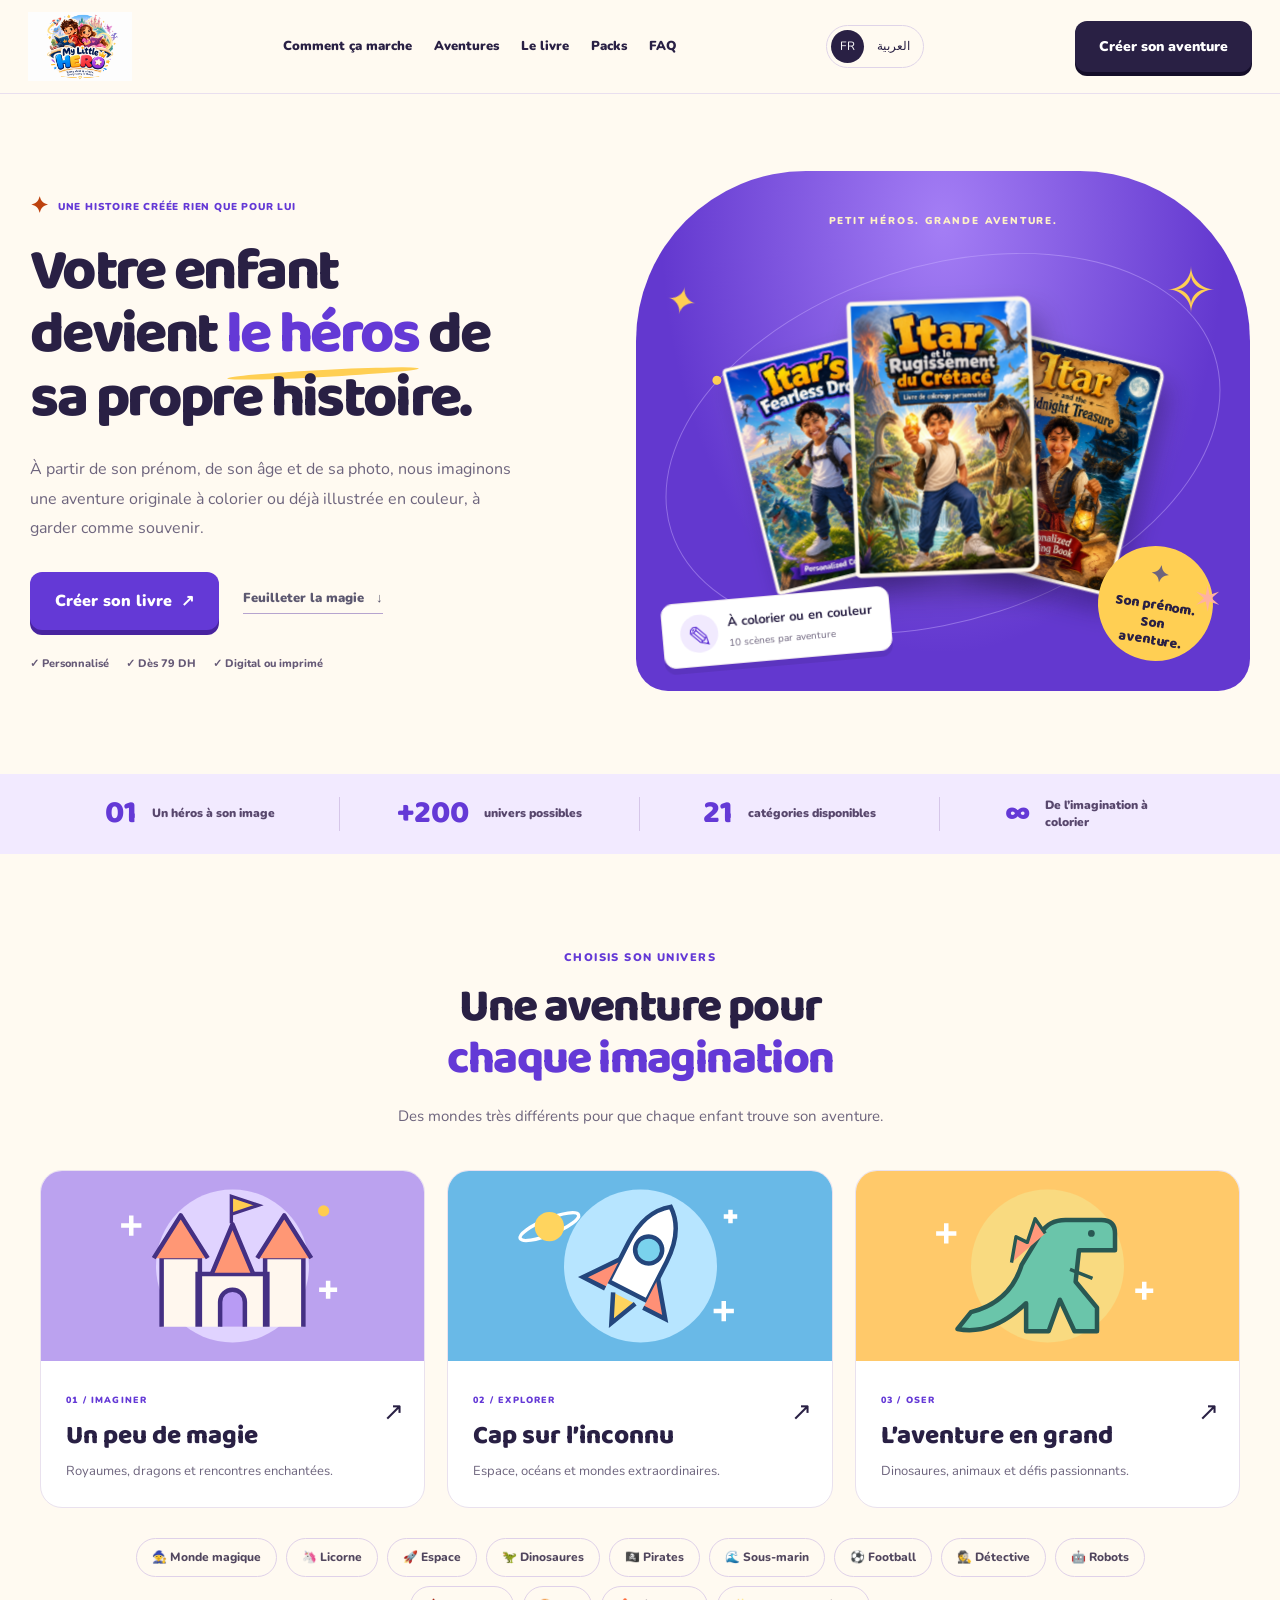
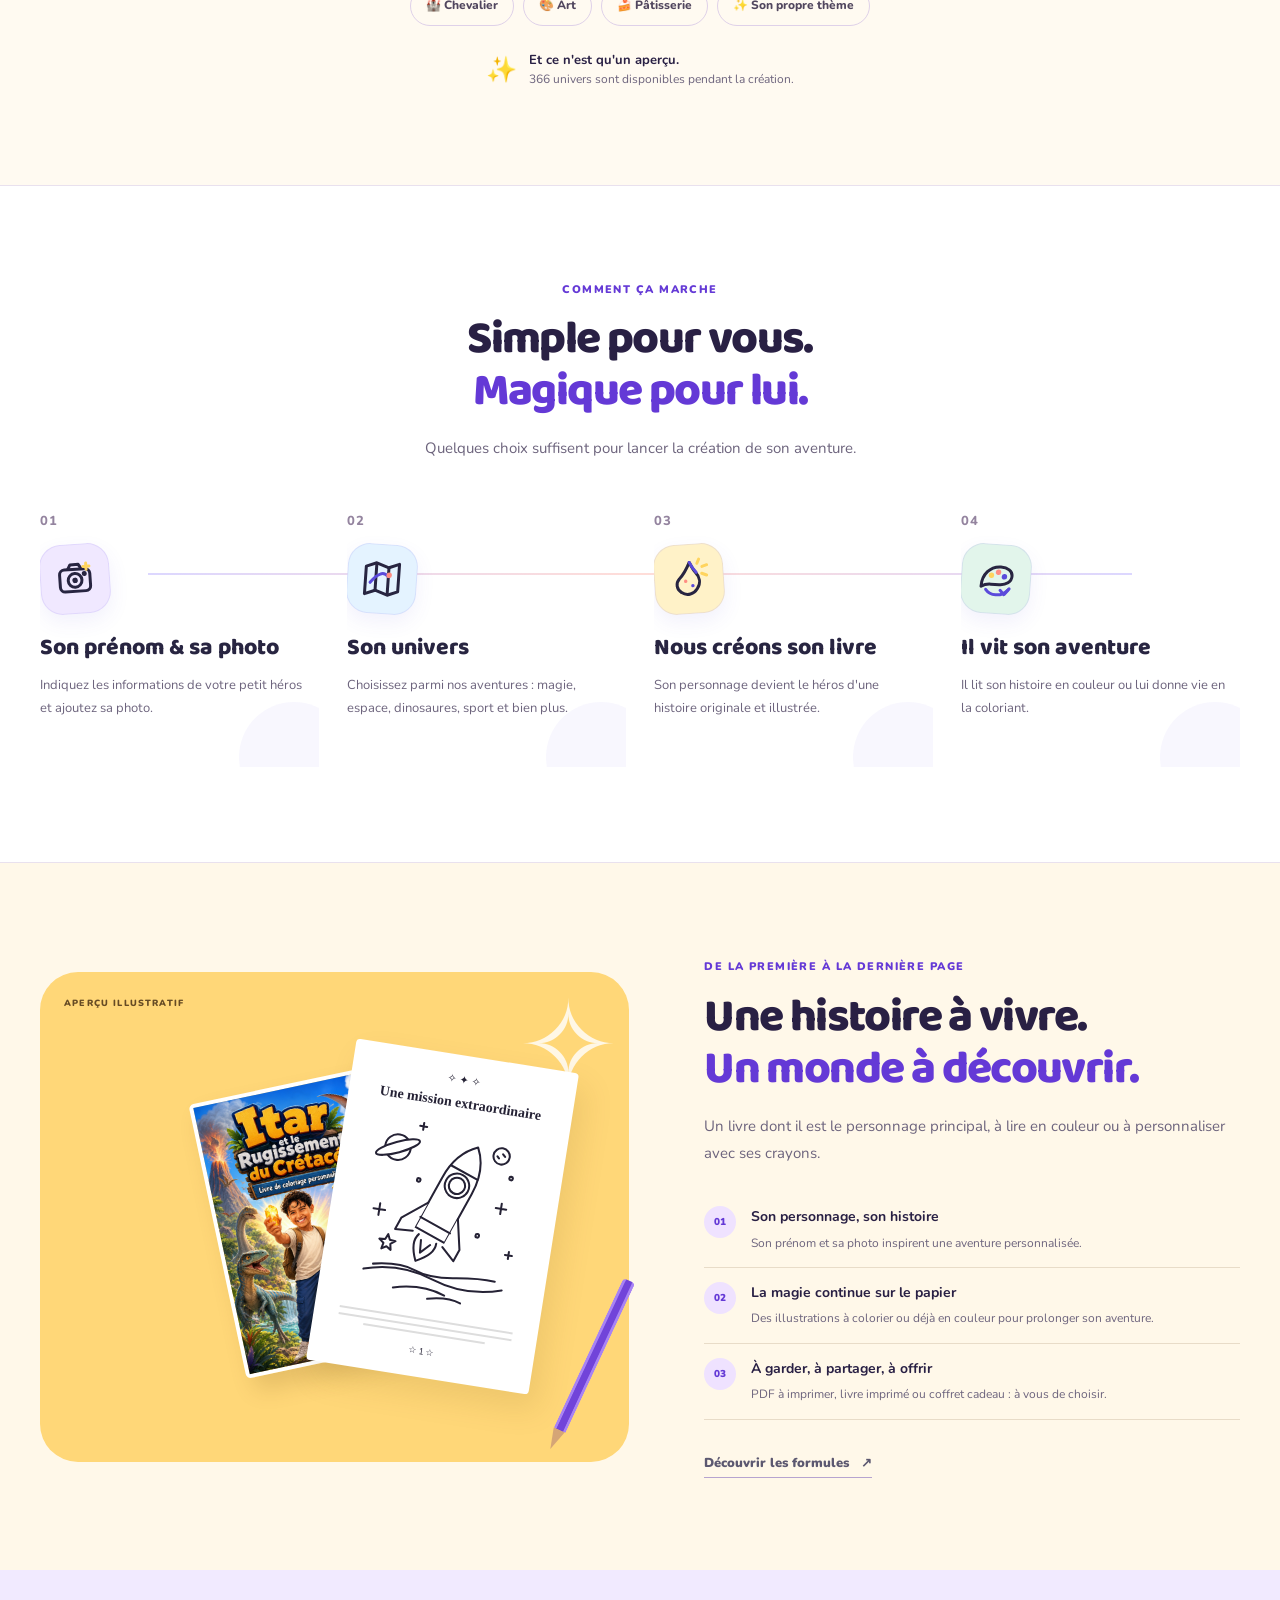
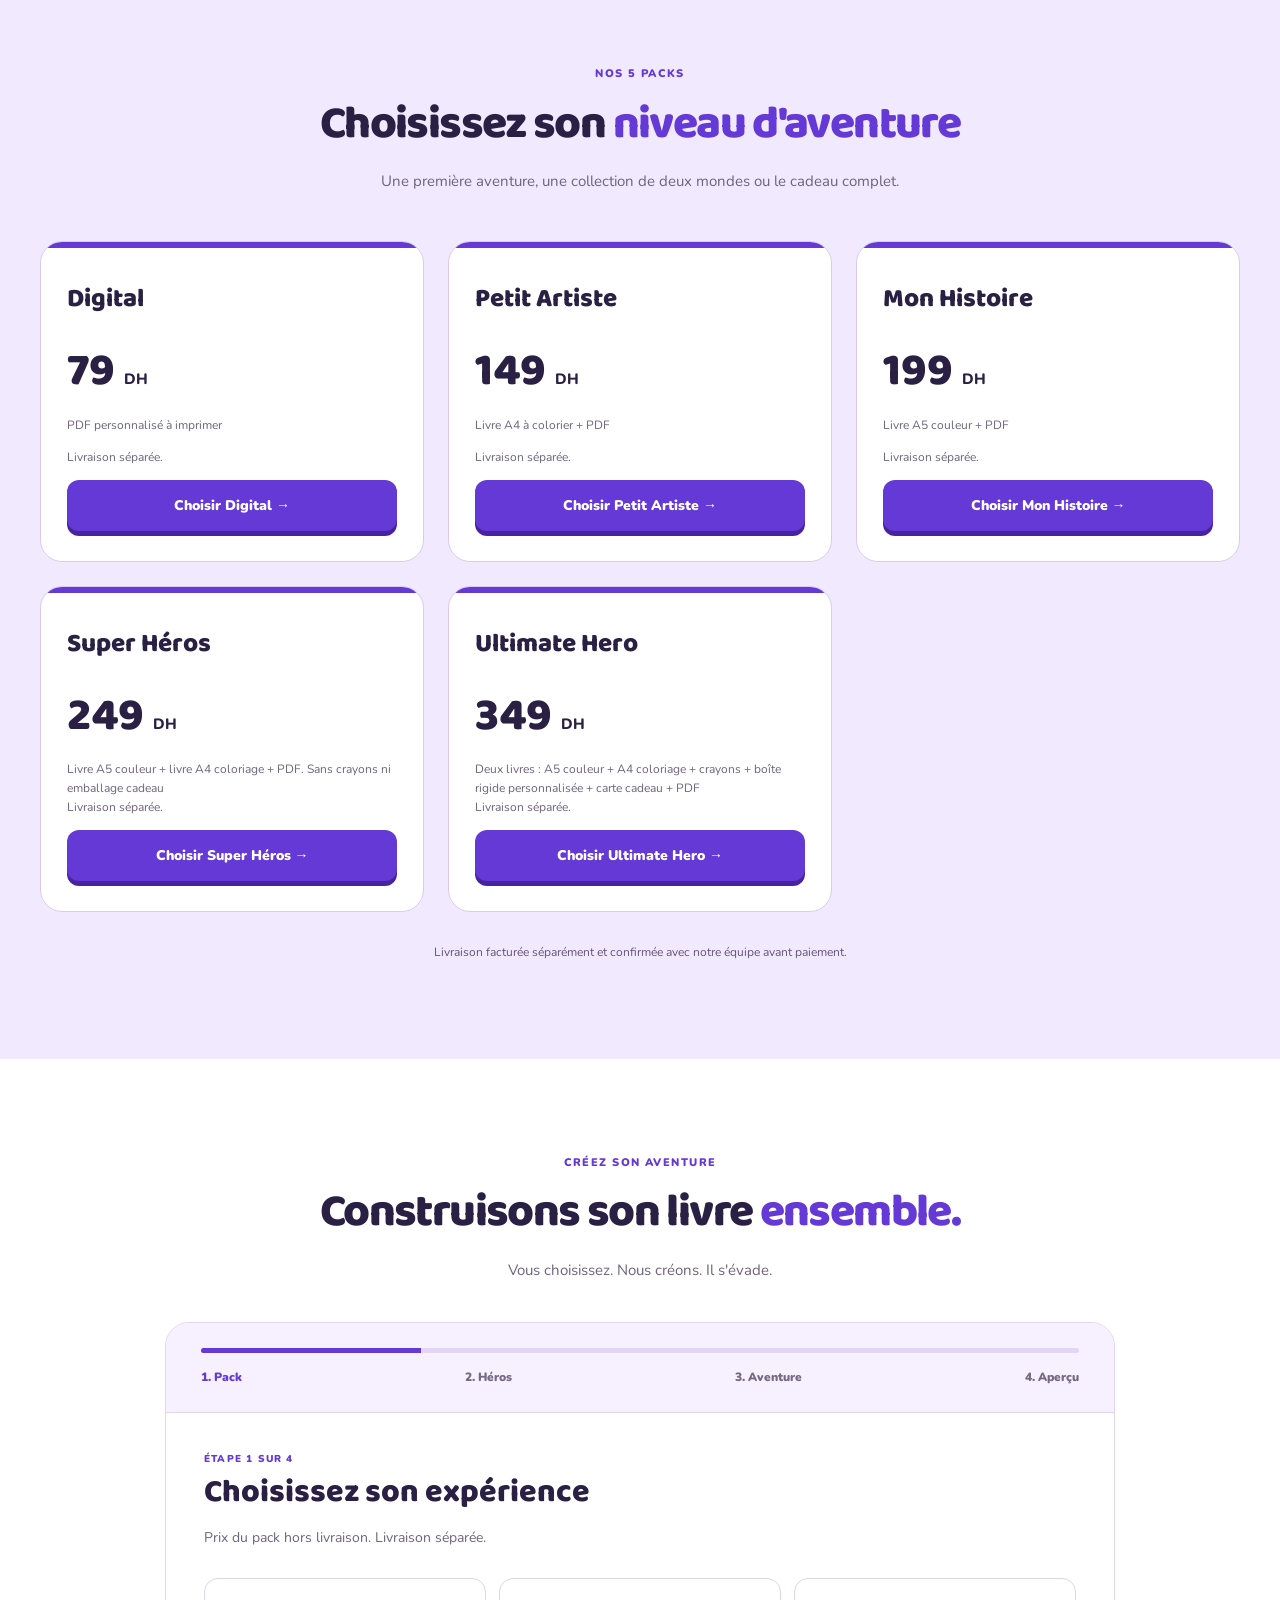
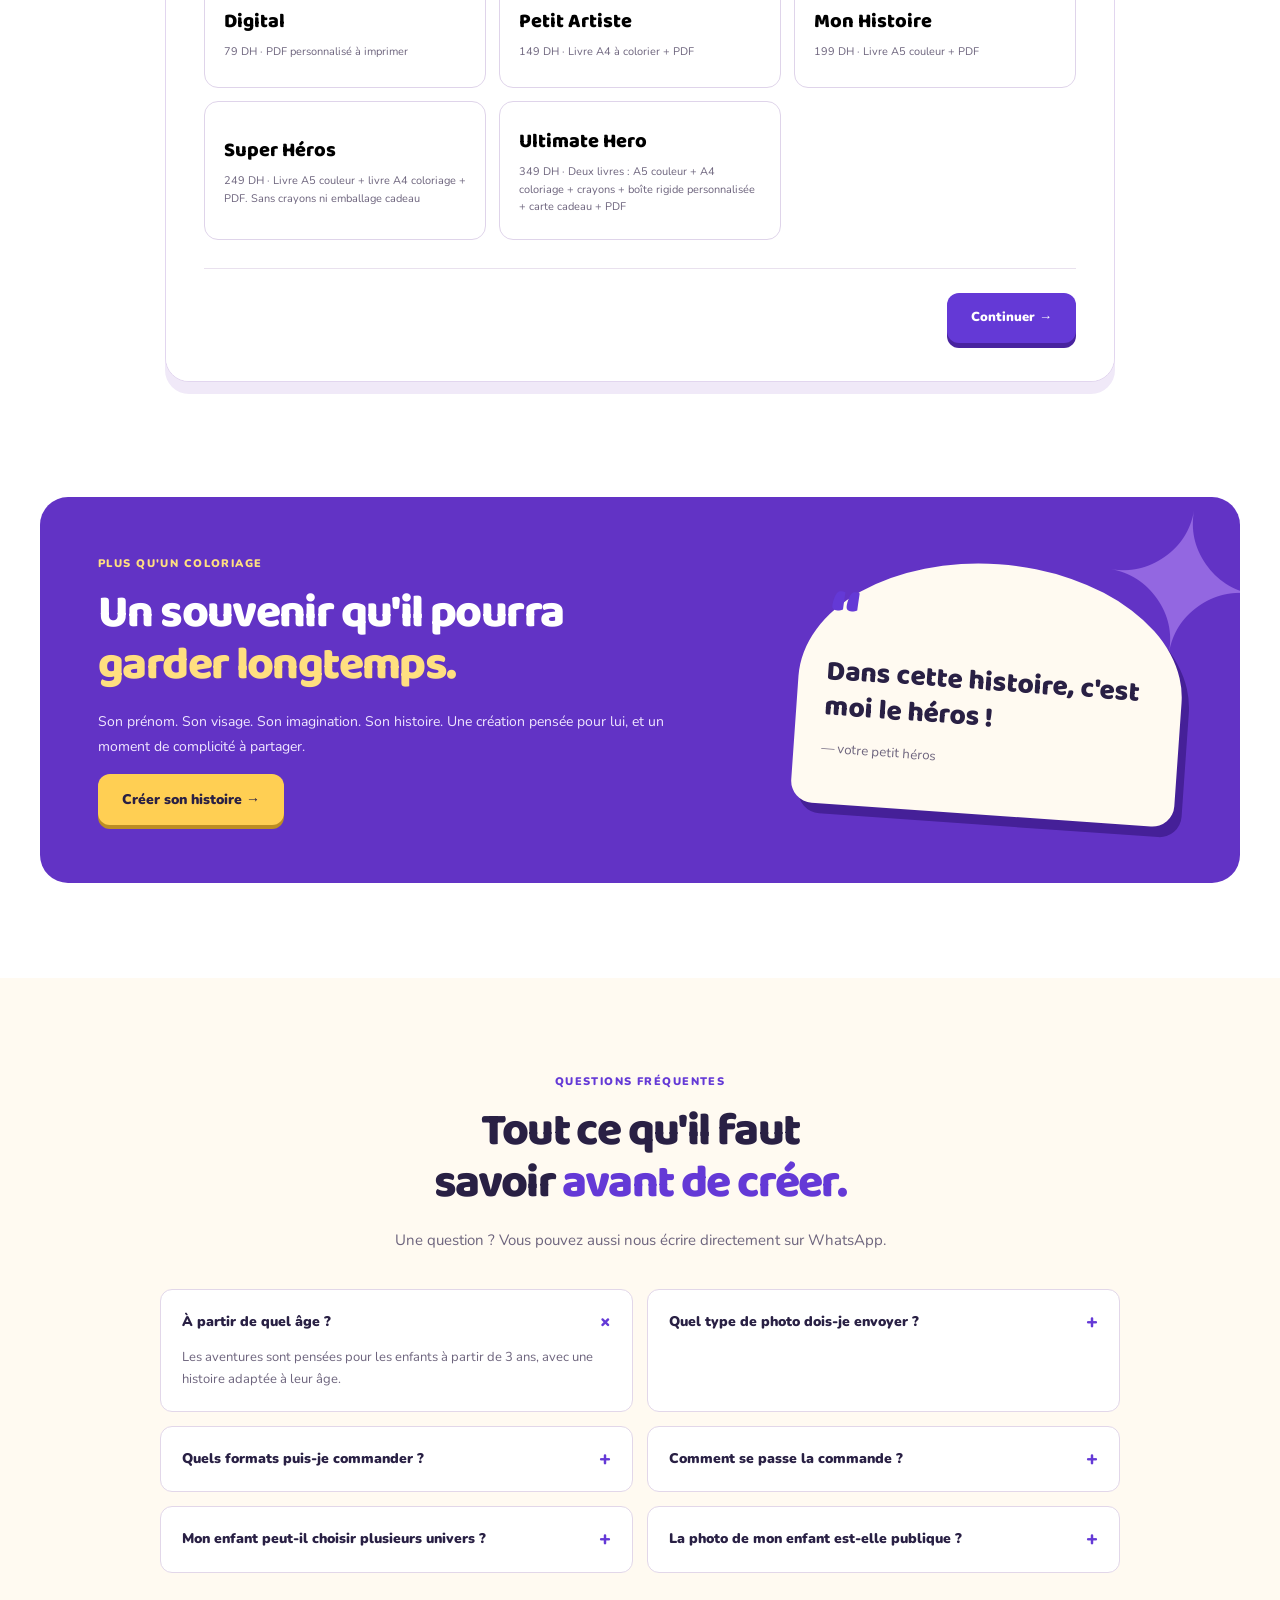
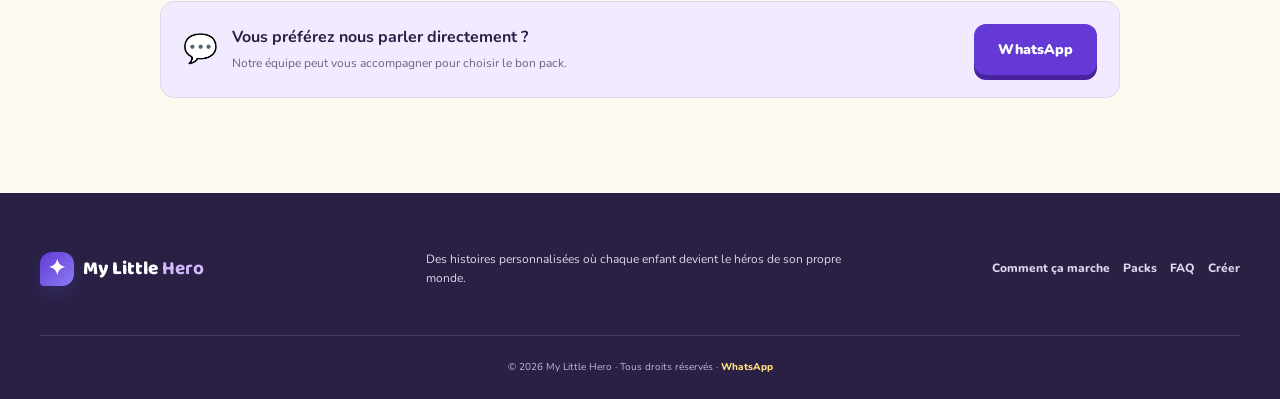
==== commit c96977fd: "Update five commercial packs and enforce server pricing consistency" ====
--- a/index.html
+++ b/index.html
@@ -29,7 +29,7 @@
     <h1>Votre enfant devient <span>le héros</span> de sa propre histoire.</h1>
     <p class="hero-text">À partir de son prénom, de son âge et de sa photo, nous imaginons une aventure originale à colorier ou déjà illustrée en couleur, à garder comme souvenir.</p>
     <div class="hero-actions"><button type="button" class="btn btn-primary btn-large" data-open-creation>Créer son livre <span aria-hidden="true">↗</span></button><a class="text-link" href="#inside">Feuilleter la magie <span aria-hidden="true">↓</span></a></div>
-    <div class="trust-row"><span>✓ Personnalisé</span><span>✓ Dès 99 DH</span><span>✓ Digital ou imprimé</span></div>
+    <div class="trust-row"><span>✓ Personnalisé</span><span>✓ Dès 79 DH</span><span>✓ Digital ou imprimé</span></div>
   </div>
   <div class="hero-visual">
     <div class="magic-orbit" aria-hidden="true"></div><span class="magic-star star-one" aria-hidden="true">✦</span><span class="magic-star star-two" aria-hidden="true">✧</span><span class="magic-star star-three" aria-hidden="true">✶</span>
@@ -75,13 +75,15 @@
 </section>
 
 <section class="section packs" id="packs">
-  <div class="section-heading center"><div class="eyebrow">NOS 3 EXPÉRIENCES</div><h2>Choisissez son <span>niveau d'aventure</span></h2><p>Une première aventure, une collection de deux mondes ou le cadeau complet.</p></div>
+  <div class="section-heading center"><div class="eyebrow">NOS 5 PACKS</div><h2>Choisissez son <span>niveau d'aventure</span></h2><p>Une première aventure, une collection de deux mondes ou le cadeau complet.</p></div>
   <div class="pricing-grid">
-    <article class="price-card pack-little"><div class="pack-ribbon">POUR COMMENCER</div><div class="pack-icon pack-icon-art"><svg viewBox="0 0 64 64" aria-hidden="true"><path d="M32 7l5.5 17.5L55 30l-17.5 5.5L32 53l-5.5-17.5L9 30l17.5-5.5z" fill="none" stroke="currentColor" stroke-width="3"/><circle cx="32" cy="30" r="5" fill="#ffd45e"/></svg></div><div class="pack-label">01 AVENTURE</div><h3>LITTLE HERO</h3><p>Son premier livre personnalisé.</p><div class="price">99 <small>DH</small><em>digital</em></div><div class="price-options"><span>Digital <b>99 DH</b></span><span>Imprimé <b>179 DH</b></span><span>Coffret cadeau <b>229 DH</b></span></div><ul><li>✓ 1 aventure de 10 scènes</li><li>✓ Son personnage personnalisé</li><li>✓ À colorier ou déjà en couleur</li></ul><button type="button" class="btn btn-outline full" data-pack="1">Choisir Little Hero →</button></article>
-    <article class="price-card pack-super featured"><div class="pack-ribbon hot">⭐ LE PLUS CHOISI</div><div class="pack-icon pack-icon-art"><svg viewBox="0 0 64 64" aria-hidden="true"><path d="M32 7l5 17 17 5-17 5-5 23-5-23-17-5 17-5z" fill="none" stroke="currentColor" stroke-width="3"/><path d="M51 9v10M46 14h10" stroke="#ff8d83" stroke-width="3" stroke-linecap="round"/></svg></div><div class="pack-label">02 AVENTURES</div><h3>SUPER HERO</h3><p>Deux univers pour prolonger le plaisir.</p><div class="price">179 <small>DH</small><em>digital</em></div><div class="price-options"><span>Digital <b>179 DH</b></span><span>Imprimé <b>339 DH</b></span><span>Coffret cadeau <b>389 DH</b></span></div><ul><li>✓ 2 aventures de 10 scènes</li><li>✓ Deux univers au choix</li><li>✓ Deux livres personnalisés</li></ul><button type="button" class="btn btn-primary full" data-pack="2">Choisir Super Hero →</button></article>
-    <article class="price-card pack-gift"><div class="pack-ribbon">LE CADEAU</div><div class="pack-icon pack-icon-art"><svg viewBox="0 0 64 64" aria-hidden="true"><path d="M32 7l5.5 17.5L55 30l-17.5 5.5L32 53l-5.5-17.5L9 30l17.5-5.5z" fill="none" stroke="currentColor" stroke-width="3"/><path d="M48 43l3 7 7 3-7 3-3 7-3-7-7-3 7-3z" fill="none" stroke="#ff8d83" stroke-width="3"/></svg></div><div class="pack-label">03 AVENTURES</div><h3>ULTIMATE HERO</h3><p>La collection complète à offrir.</p><div class="price">249 <small>DH</small><em>digital</em></div><div class="price-options"><span>Digital <b>249 DH</b></span><span>Imprimé <b>479 DH</b></span><span>Coffret cadeau <b>529 DH</b></span></div><ul><li>✓ 3 aventures de 10 scènes</li><li>✓ Trois univers au choix</li><li>✓ Trois livres personnalisés</li></ul><button type="button" class="btn btn-outline full" data-pack="3">Choisir Ultimate Hero →</button></article>
-  </div>
-  <p class="pricing-footnote">Le format imprimé et le format Coffret cadeau sont finalisés avec notre équipe lors de la commande.</p>
+<article class="price-card"><h3>Digital</h3><div class="price">79 <small>DH</small></div><p>PDF personnalisé à imprimer</p><p>Livraison séparée.</p><button type="button" class="btn btn-primary full" data-pack="1">Choisir Digital →</button></article>
+<article class="price-card"><h3>Petit Artiste</h3><div class="price">149 <small>DH</small></div><p>Livre A4 à colorier + PDF</p><p>Livraison séparée.</p><button type="button" class="btn btn-primary full" data-pack="2">Choisir Petit Artiste →</button></article>
+<article class="price-card"><h3>Mon Histoire</h3><div class="price">199 <small>DH</small></div><p>Livre A5 couleur + PDF</p><p>Livraison séparée.</p><button type="button" class="btn btn-primary full" data-pack="3">Choisir Mon Histoire →</button></article>
+<article class="price-card"><h3>Super Héros</h3><div class="price">249 <small>DH</small></div><p>Livre A5 couleur + livre A4 coloriage + PDF. Sans crayons ni emballage cadeau</p><p>Livraison séparée.</p><button type="button" class="btn btn-primary full" data-pack="4">Choisir Super Héros →</button></article>
+<article class="price-card"><h3>Ultimate Hero</h3><div class="price">349 <small>DH</small></div><p>Deux livres : A5 couleur + A4 coloriage + crayons + boîte rigide personnalisée + carte cadeau + PDF</p><p>Livraison séparée.</p><button type="button" class="btn btn-primary full" data-pack="5">Choisir Ultimate Hero →</button></article>
+  </div>
+  <p class="pricing-footnote">Livraison facturée séparément et confirmée avec notre équipe avant paiement.</p>
 </section>
 
 <section class="section creation-section" id="creation">
@@ -90,11 +92,11 @@
     <div class="wizard-progress"><div class="progress-track"><span id="progressBar" role="progressbar" aria-label="Étape de création" aria-valuemin="1" aria-valuemax="4" aria-valuenow="1"></span></div><div class="steps-labels"><span class="active">1. Pack</span><span>2. Héros</span><span>3. Aventure</span><span>4. Aperçu</span></div></div>
 
     <div class="wizard-card" data-step="1">
-      <div class="step-kicker">ÉTAPE 1 SUR 4</div><h3>Choisissez son expérience</h3><p class="muted">Le prix affiché ici correspond au format digital.</p>
-      <div class="choice-grid">
-        <button type="button" class="choice" data-wizard-pack="1"><b>Little Hero</b><span>1 aventure · dès 99 DH</span></button>
-        <button type="button" class="choice" data-wizard-pack="2"><b>Super Hero</b><span>2 aventures · dès 179 DH</span></button>
-        <button type="button" class="choice" data-wizard-pack="3"><b>Ultimate Hero</b><span>3 aventures · dès 249 DH</span></button>
+      <div class="step-kicker">ÉTAPE 1 SUR 4</div><h3>Choisissez son expérience</h3><p class="muted">Prix du pack hors livraison. Livraison séparée.</p>
+      <div class="choice-grid"><button type="button" class="choice" data-wizard-pack="1"><b>Digital</b><span>79 DH · PDF personnalisé à imprimer</span></button><button type="button" class="choice" data-wizard-pack="2"><b>Petit Artiste</b><span>149 DH · Livre A4 à colorier + PDF</span></button><button type="button" class="choice" data-wizard-pack="3"><b>Mon Histoire</b><span>199 DH · Livre A5 couleur + PDF</span></button><button type="button" class="choice" data-wizard-pack="4"><b>Super Héros</b><span>249 DH · Livre A5 couleur + livre A4 coloriage + PDF. Sans crayons ni emballage cadeau</span></button><button type="button" class="choice" data-wizard-pack="5"><b>Ultimate Hero</b><span>349 DH · Deux livres : A5 couleur + A4 coloriage + crayons + boîte rigide personnalisée + carte cadeau + PDF</span></button>
+
+
+
       </div>
       <div class="wizard-actions"><span></span><button type="button" class="btn btn-primary next">Continuer →</button></div>
     </div>
@@ -111,7 +113,7 @@
         <label>E-mail du parent (facultatif)<input id="parentEmail" type="email" autocomplete="email" maxlength="254" placeholder="Ex. parent@exemple.com"></label>
         <label>Photo de l'enfant<input id="childPhoto" type="file" accept="image/jpeg,image/png,image/webp"></label>
       </div>
-      <p class="muted">À colorier : 10 pages d’histoire. En couleur : 20 pages, image et récit séparés. Hors couverture et page souvenir. Les thèmes et tarifs restent identiques.</p>
+      <p class="muted">À colorier : 10 pages d’histoire. En couleur : 20 pages, image et récit séparés. Hors couverture et page souvenir. Les formats sont inclus selon le pack choisi.</p>
       <p class="muted" id="parentContactHint">Votre téléphone nous permet de vous contacter pour votre commande. Ajoutez l’indicatif du pays si nécessaire.</p>
       <div class="photo-preview" id="photoPreview" hidden><img id="photoPreviewImg" alt="Aperçu"><div><b>Photo sélectionnée ✓</b><span>Elle servira à créer son personnage.</span></div></div>
       <div class="wizard-actions"><button type="button" class="btn btn-ghost back">← Retour</button><button type="button" class="btn btn-primary next">Continuer →</button></div>
@@ -167,9 +169,9 @@
         <div><span>Langue</span><b id="summaryLang">Français</b></div>
         <div><span>Téléphone du parent</span><b id="summaryPhone">—</b></div>
         <div><span>E-mail du parent</span><b id="summaryEmail">—</b></div>
-        <div><span>Pack</span><b id="summaryPack">Little Hero</b></div>
+        <div><span>Pack</span><b id="summaryPack">Digital</b></div>
         <div class="summary-adventures" id="summaryAdventures"></div>
-        <div class="total"><span>Total digital</span><b id="summaryPrice">99 DH</b></div>
+        <div><span>Contenu</span><b id="summaryContents">PDF personnalisé à imprimer</b></div><p>Livraison séparée, confirmée avant paiement.</p><div class="total"><span>Total hors livraison</span><b id="summaryPrice">79 DH</b></div>
       </div>
 
       <div class="privacy-note">🔒 La photo et les informations de votre enfant sont utilisées uniquement pour préparer sa commande.</div>
@@ -192,9 +194,9 @@
   <div class="faq-grid">
     <details open><summary>À partir de quel âge ?<span>+</span></summary><p>Les aventures sont pensées pour les enfants à partir de 3 ans, avec une histoire adaptée à leur âge.</p></details>
     <details><summary>Quel type de photo dois-je envoyer ?<span>+</span></summary><p>Une photo claire de votre enfant, de préférence avec le visage bien visible. Les formats JPG, PNG et WEBP sont acceptés.</p></details>
-    <details><summary>Quels formats puis-je commander ?<span>+</span></summary><p>Vous pouvez choisir le livre digital, le livre imprimé ou la formule Coffret cadeau. Le choix final est confirmé sur WhatsApp.</p></details>
+    <details><summary>Quels formats puis-je commander ?<span>+</span></summary><p>Choisissez parmi nos cinq packs. Livraison facturée séparément, confirmée sur WhatsApp avant paiement.</p></details>
     <details><summary>Comment se passe la commande ?<span>+</span></summary><p>Vous remplissez le formulaire, puis cliquez sur « Commander sur WhatsApp ». Notre équipe vous confirme les détails et la suite de la commande.</p></details>
-    <details><summary>Mon enfant peut-il choisir plusieurs univers ?<span>+</span></summary><p>Oui. Little Hero contient 1 aventure, Super Hero 2 aventures et Ultimate Hero 3 aventures. Vous choisissez les univers pendant la création.</p></details>
+    <details><summary>Mon enfant peut-il choisir plusieurs univers ?<span>+</span></summary><p>Digital, Petit Artiste et Mon Histoire comprennent un livre. Super Héros et Ultimate Hero comprennent un livre couleur et un livre de coloriage. Vous choisissez les univers pendant la création.</p></details>
     <details><summary>La photo de mon enfant est-elle publique ?<span>+</span></summary><p>Non. La photo est utilisée pour préparer la commande et n'est pas destinée à être publiée sur le site.</p></details>
   </div>
   <div class="faq-cta"><span>💬</span><div><b>Vous préférez nous parler directement ?</b><small>Notre équipe peut vous accompagner pour choisir le bon pack.</small></div><a class="btn btn-primary" href="https://wa.me/212603983800" target="_blank" rel="noopener">WhatsApp</a></div>
@@ -204,9 +206,10 @@
   <div class="footer-inner"><a class="brand" href="#top"><span class="brand-mark">✦</span><span>My Little <b>Hero</b></span></a><p>Des histoires personnalisées où chaque enfant devient le héros de son propre monde.</p><div class="footer-links"><a href="#how">Comment ça marche</a><a href="#packs">Packs</a><a href="#faq">FAQ</a><a href="#creation">Créer</a></div></div>
   <small>© 2026 My Little Hero · Tous droits réservés · <a href="https://wa.me/212603983800" target="_blank" rel="noopener">WhatsApp</a></small>
 </footer>
-<script src="theme-catalog.js?v=20261102-comics"></script>
+<script src="theme-catalog.js?v=20261103-lumo"></script>
 <script src="themes.js?v=20261102-comics"></script>
-<script src="script.js?v=20261102-comics"></script>
-<script src="preview.js?v=20261101-book-style"></script>
+<script src="packs.js?v=20261110"></script>
+<script src="script.js?v=20261110-packs"></script>
+<script src="preview.js?v=20261110-packs"></script>
 </body>
 </html>
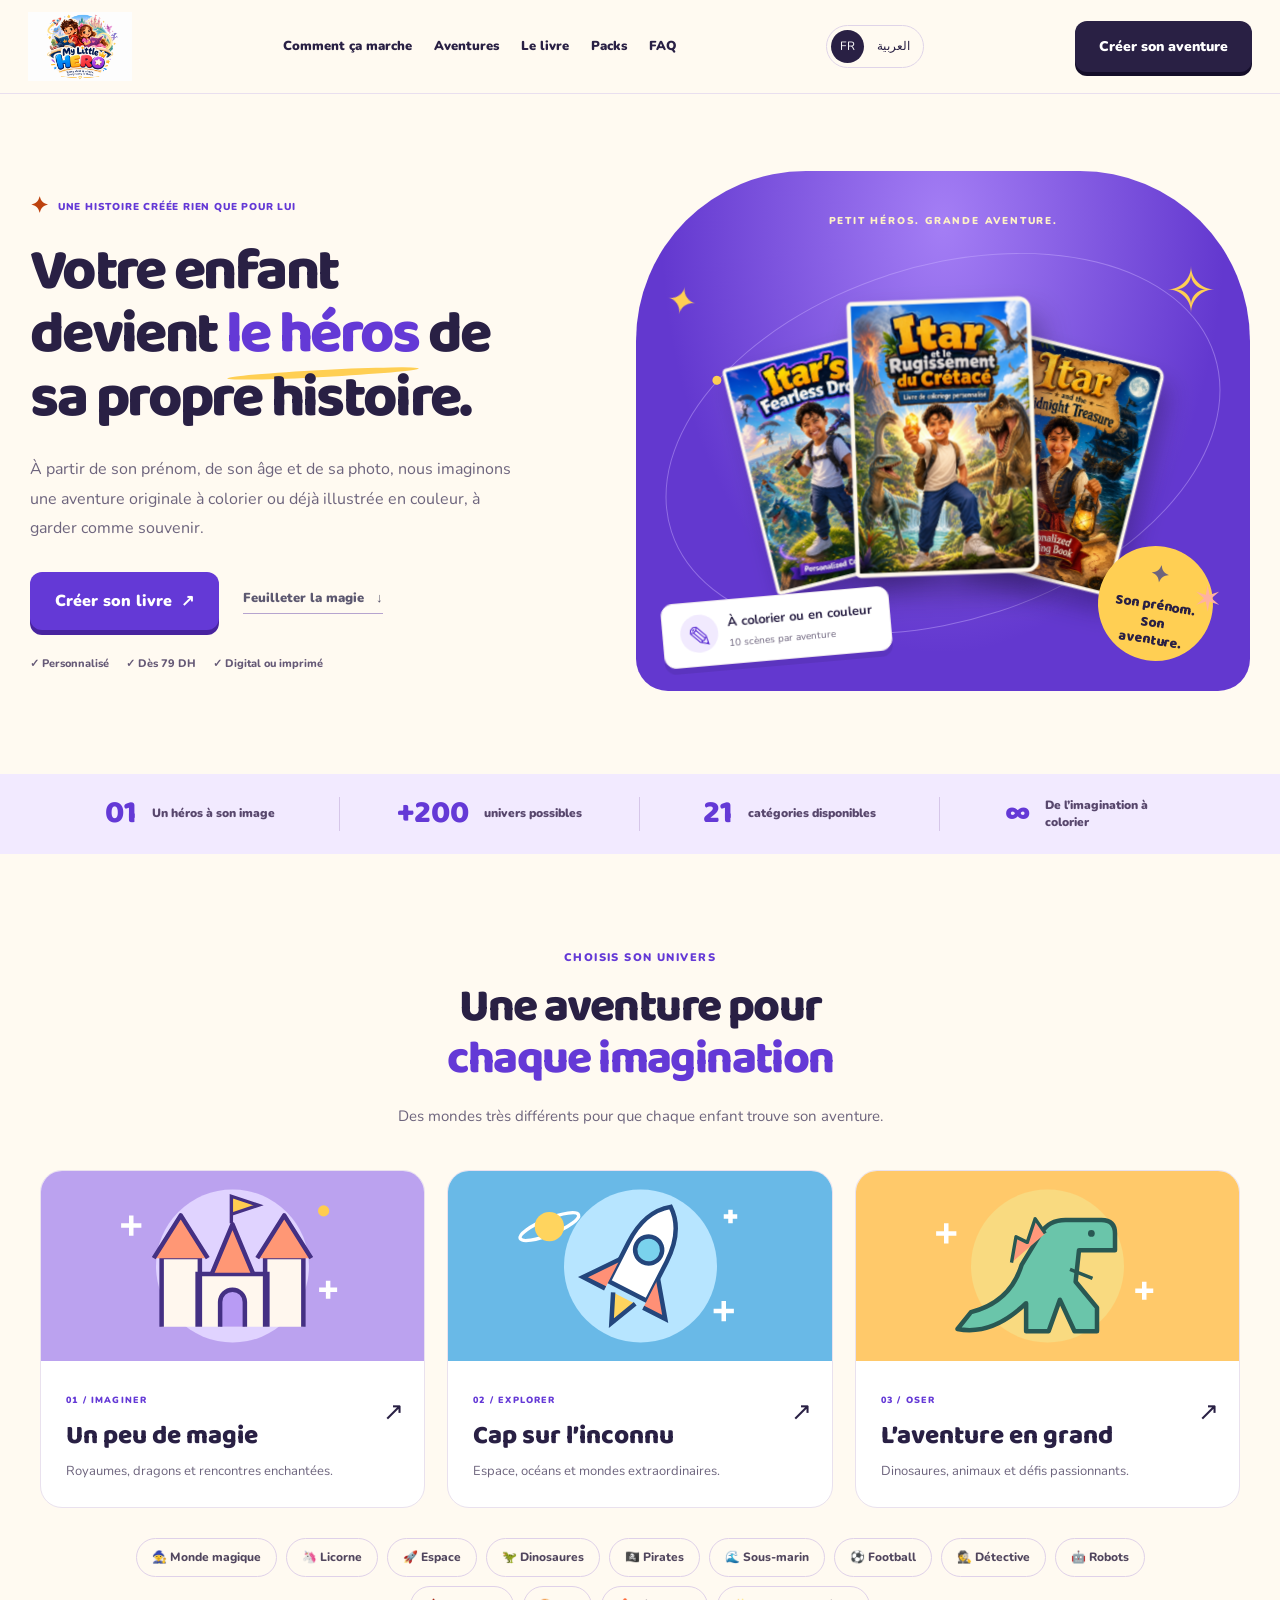
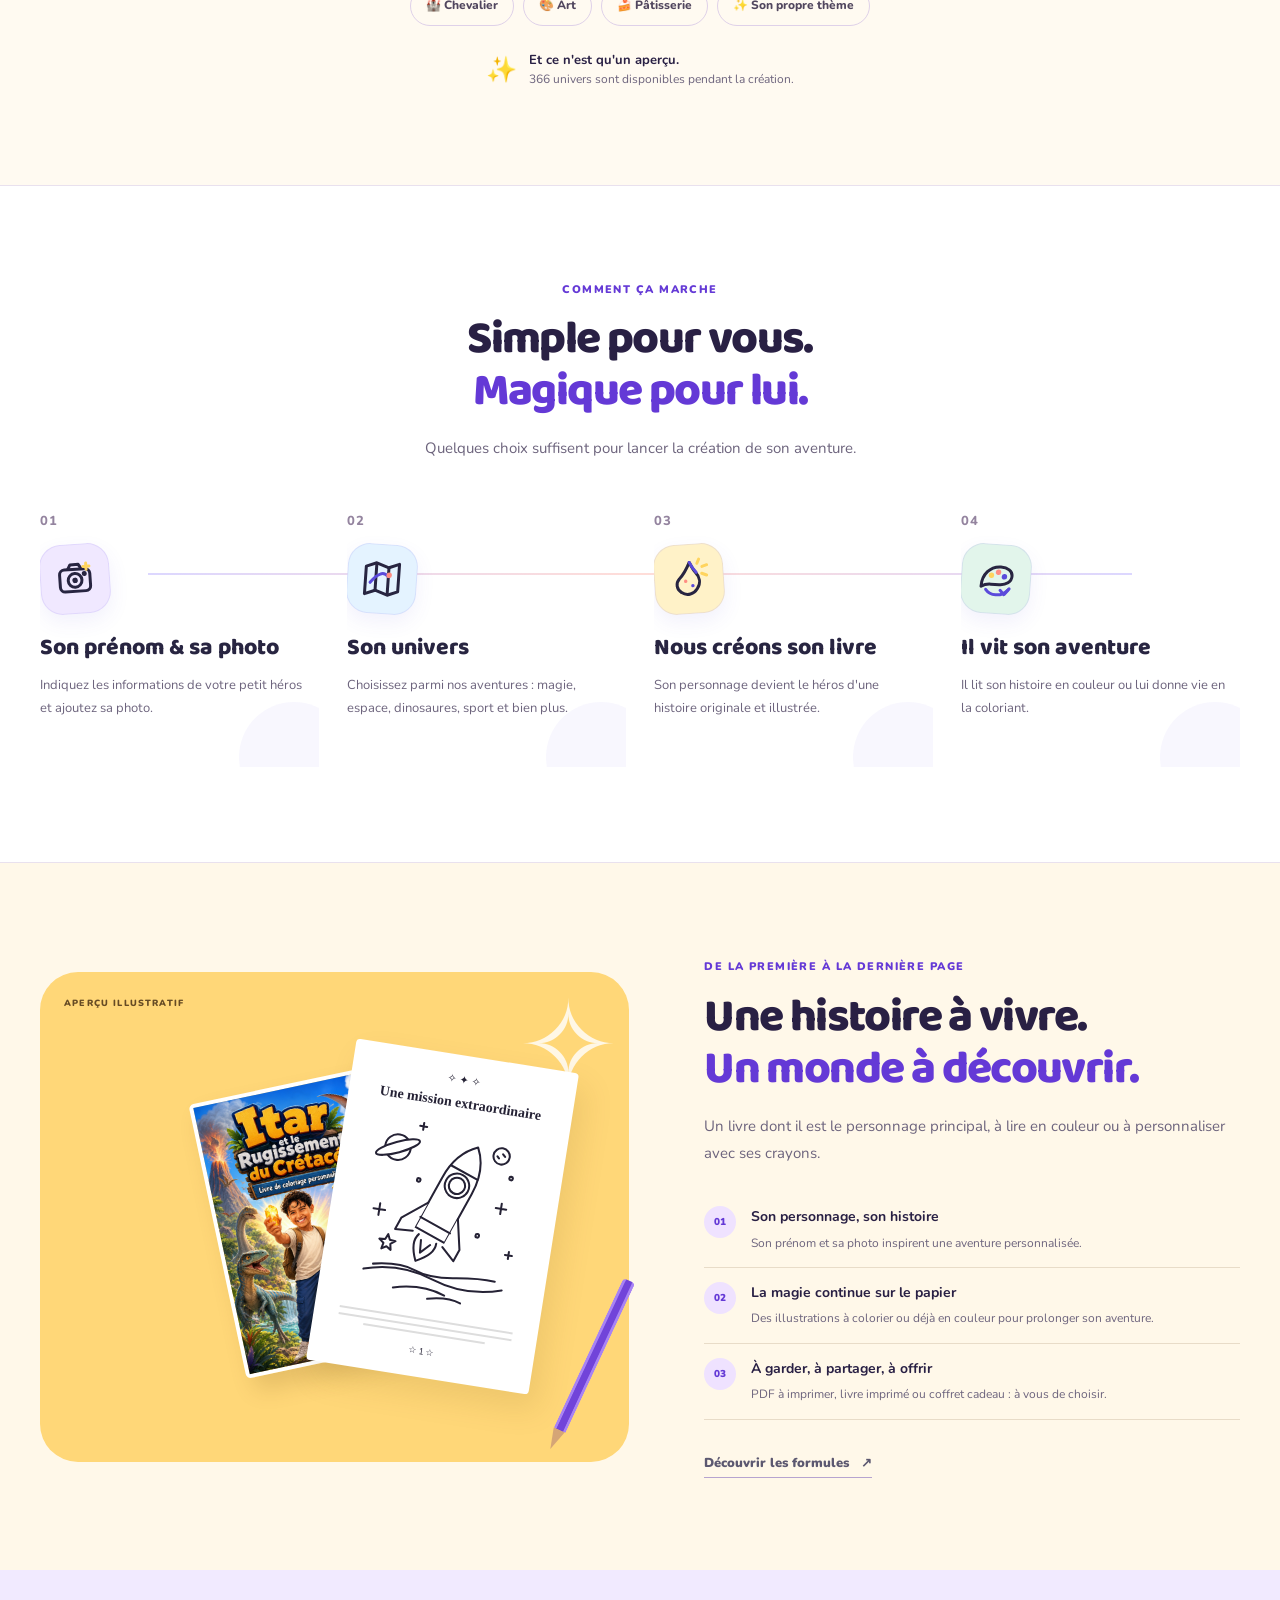
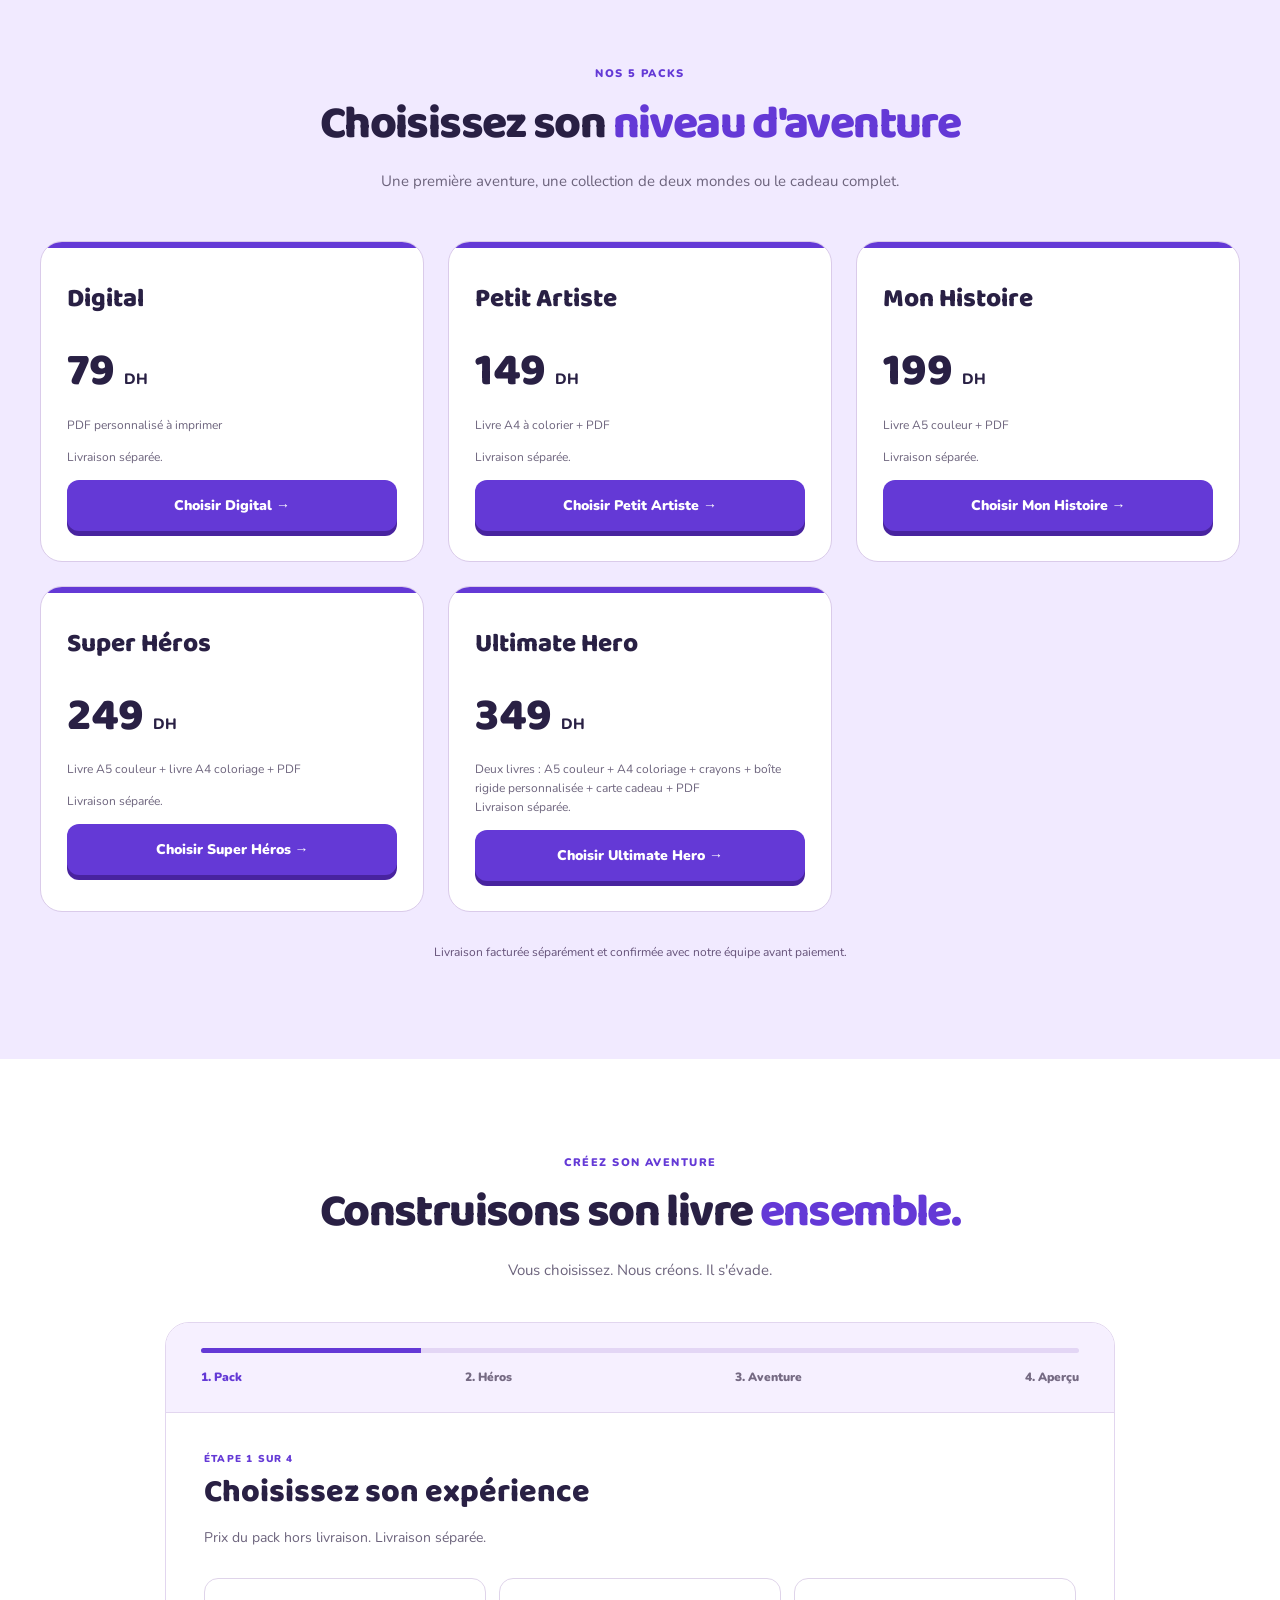
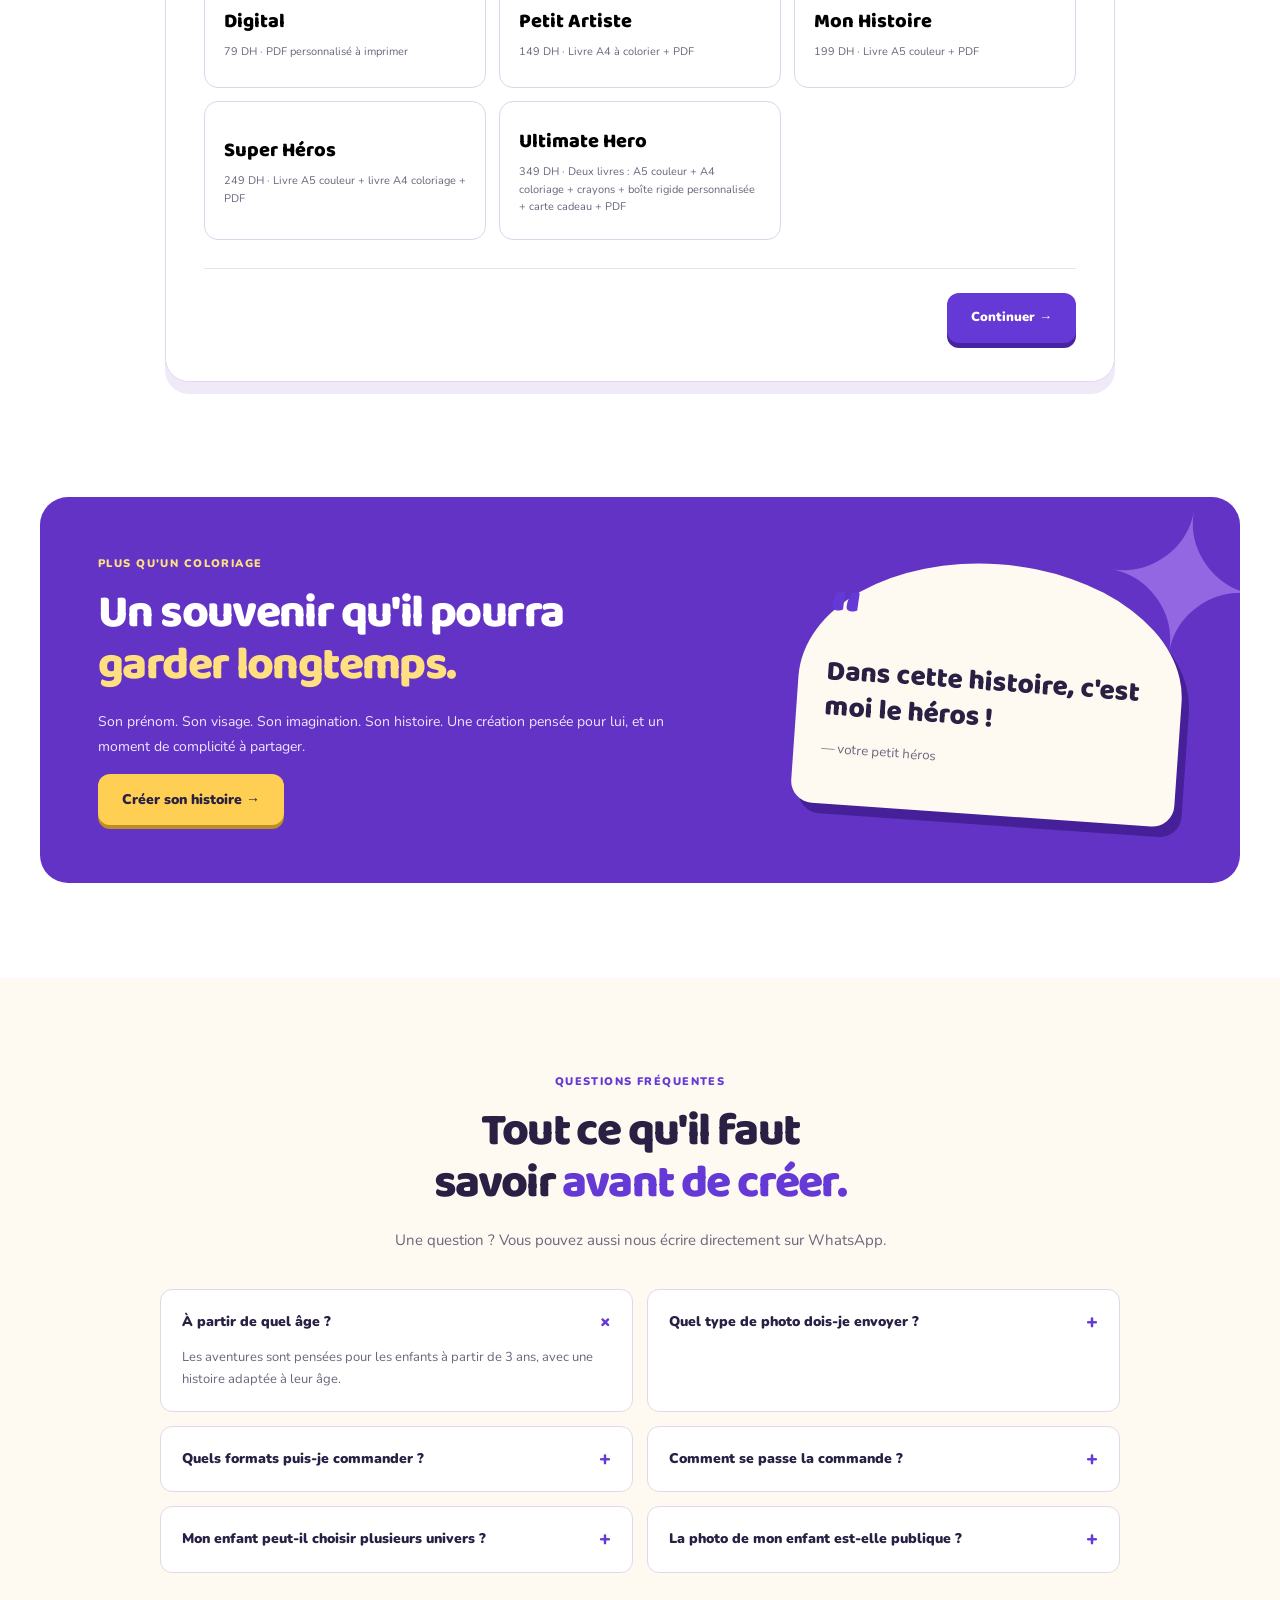
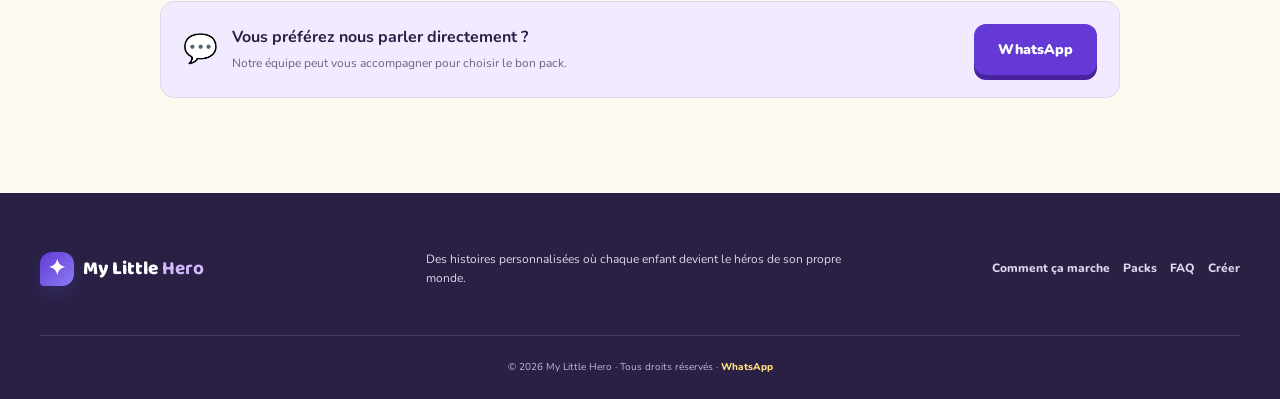
==== commit e257fad6: "Remove excluded accessories wording from Super Héros descriptions" ====
--- a/index.html
+++ b/index.html
@@ -80,7 +80,7 @@
 <article class="price-card"><h3>Digital</h3><div class="price">79 <small>DH</small></div><p>PDF personnalisé à imprimer</p><p>Livraison séparée.</p><button type="button" class="btn btn-primary full" data-pack="1">Choisir Digital →</button></article>
 <article class="price-card"><h3>Petit Artiste</h3><div class="price">149 <small>DH</small></div><p>Livre A4 à colorier + PDF</p><p>Livraison séparée.</p><button type="button" class="btn btn-primary full" data-pack="2">Choisir Petit Artiste →</button></article>
 <article class="price-card"><h3>Mon Histoire</h3><div class="price">199 <small>DH</small></div><p>Livre A5 couleur + PDF</p><p>Livraison séparée.</p><button type="button" class="btn btn-primary full" data-pack="3">Choisir Mon Histoire →</button></article>
-<article class="price-card"><h3>Super Héros</h3><div class="price">249 <small>DH</small></div><p>Livre A5 couleur + livre A4 coloriage + PDF. Sans crayons ni emballage cadeau</p><p>Livraison séparée.</p><button type="button" class="btn btn-primary full" data-pack="4">Choisir Super Héros →</button></article>
+<article class="price-card"><h3>Super Héros</h3><div class="price">249 <small>DH</small></div><p>Livre A5 couleur + livre A4 coloriage + PDF</p><p>Livraison séparée.</p><button type="button" class="btn btn-primary full" data-pack="4">Choisir Super Héros →</button></article>
 <article class="price-card"><h3>Ultimate Hero</h3><div class="price">349 <small>DH</small></div><p>Deux livres : A5 couleur + A4 coloriage + crayons + boîte rigide personnalisée + carte cadeau + PDF</p><p>Livraison séparée.</p><button type="button" class="btn btn-primary full" data-pack="5">Choisir Ultimate Hero →</button></article>
   </div>
   <p class="pricing-footnote">Livraison facturée séparément et confirmée avec notre équipe avant paiement.</p>
@@ -93,7 +93,7 @@
 
     <div class="wizard-card" data-step="1">
       <div class="step-kicker">ÉTAPE 1 SUR 4</div><h3>Choisissez son expérience</h3><p class="muted">Prix du pack hors livraison. Livraison séparée.</p>
-      <div class="choice-grid"><button type="button" class="choice" data-wizard-pack="1"><b>Digital</b><span>79 DH · PDF personnalisé à imprimer</span></button><button type="button" class="choice" data-wizard-pack="2"><b>Petit Artiste</b><span>149 DH · Livre A4 à colorier + PDF</span></button><button type="button" class="choice" data-wizard-pack="3"><b>Mon Histoire</b><span>199 DH · Livre A5 couleur + PDF</span></button><button type="button" class="choice" data-wizard-pack="4"><b>Super Héros</b><span>249 DH · Livre A5 couleur + livre A4 coloriage + PDF. Sans crayons ni emballage cadeau</span></button><button type="button" class="choice" data-wizard-pack="5"><b>Ultimate Hero</b><span>349 DH · Deux livres : A5 couleur + A4 coloriage + crayons + boîte rigide personnalisée + carte cadeau + PDF</span></button>
+      <div class="choice-grid"><button type="button" class="choice" data-wizard-pack="1"><b>Digital</b><span>79 DH · PDF personnalisé à imprimer</span></button><button type="button" class="choice" data-wizard-pack="2"><b>Petit Artiste</b><span>149 DH · Livre A4 à colorier + PDF</span></button><button type="button" class="choice" data-wizard-pack="3"><b>Mon Histoire</b><span>199 DH · Livre A5 couleur + PDF</span></button><button type="button" class="choice" data-wizard-pack="4"><b>Super Héros</b><span>249 DH · Livre A5 couleur + livre A4 coloriage + PDF</span></button><button type="button" class="choice" data-wizard-pack="5"><b>Ultimate Hero</b><span>349 DH · Deux livres : A5 couleur + A4 coloriage + crayons + boîte rigide personnalisée + carte cadeau + PDF</span></button>
 
 
 
@@ -208,8 +208,8 @@
 </footer>
 <script src="theme-catalog.js?v=20261103-lumo"></script>
 <script src="themes.js?v=20261102-comics"></script>
-<script src="packs.js?v=20261110"></script>
-<script src="script.js?v=20261110-packs"></script>
+<script src="packs.js?v=20261112-copy"></script>
+<script src="script.js?v=20261112-copy"></script>
 <script src="preview.js?v=20261110-packs"></script>
 </body>
 </html>
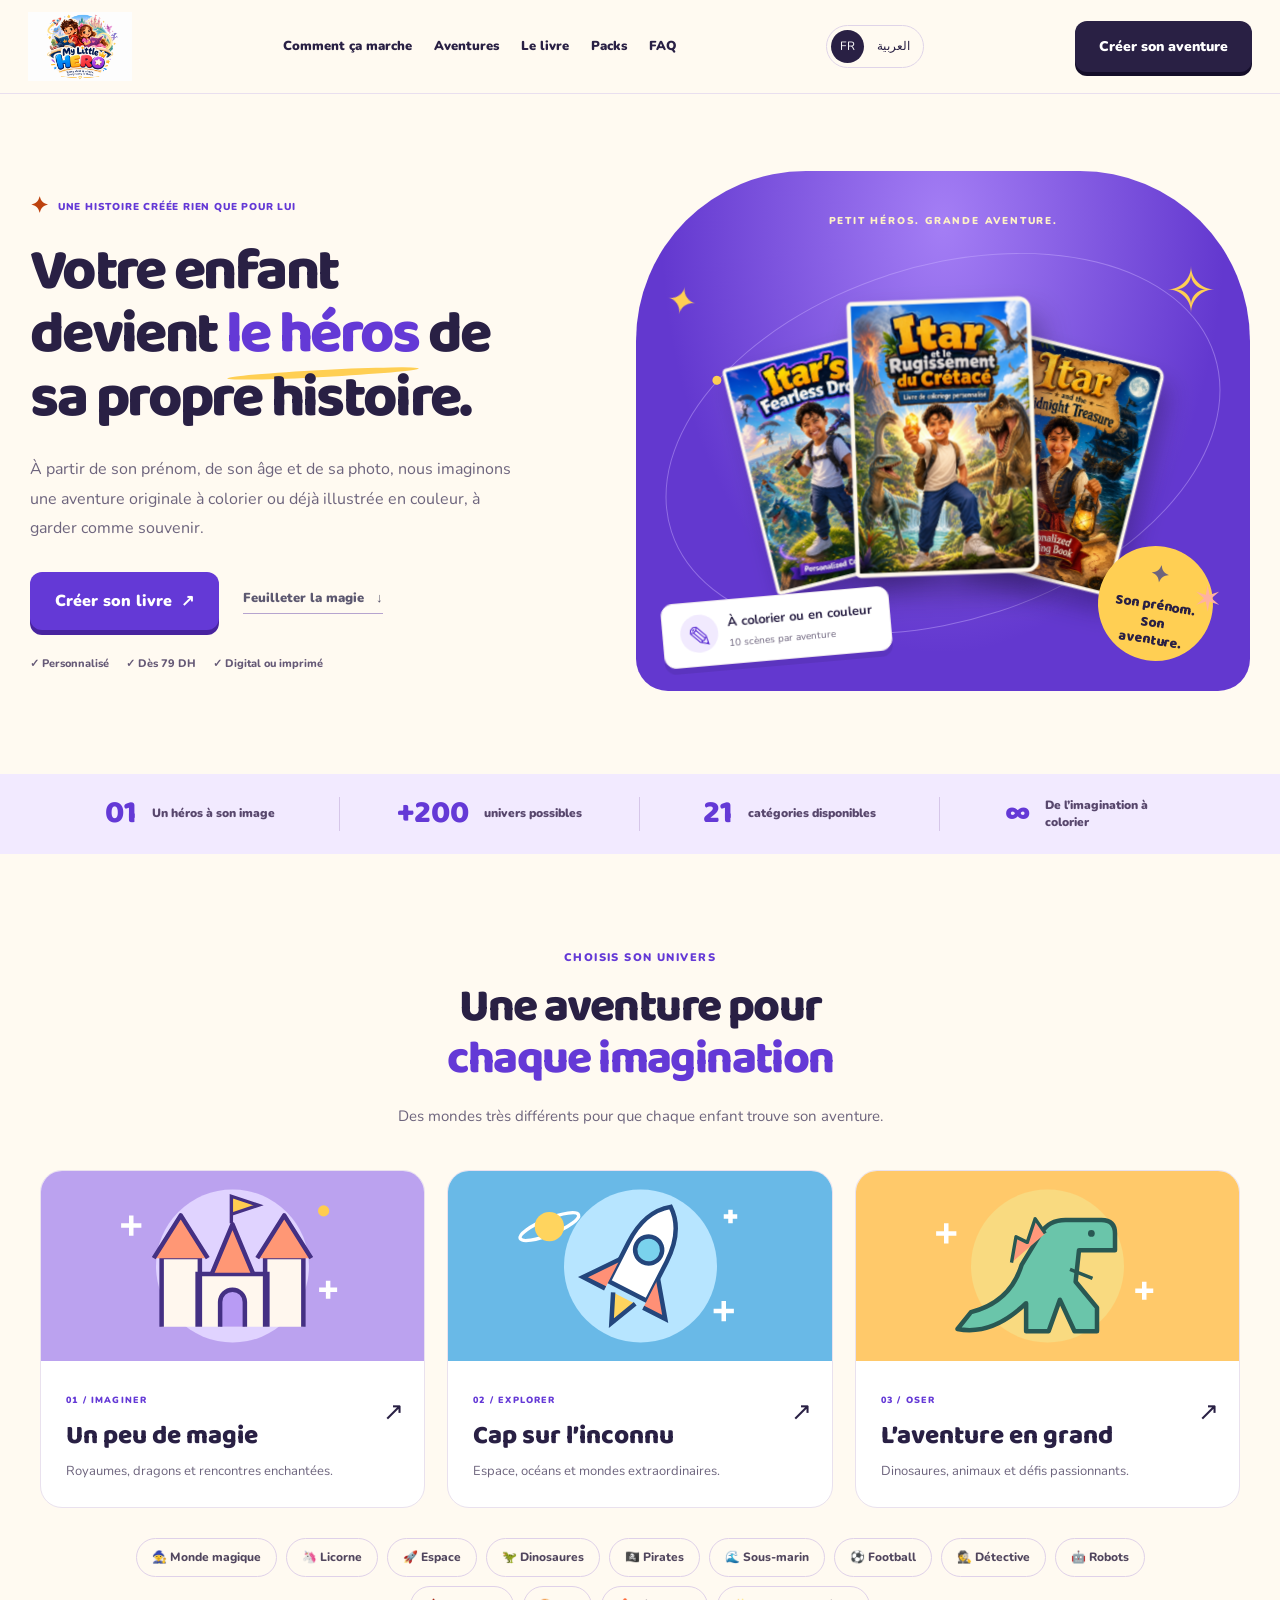
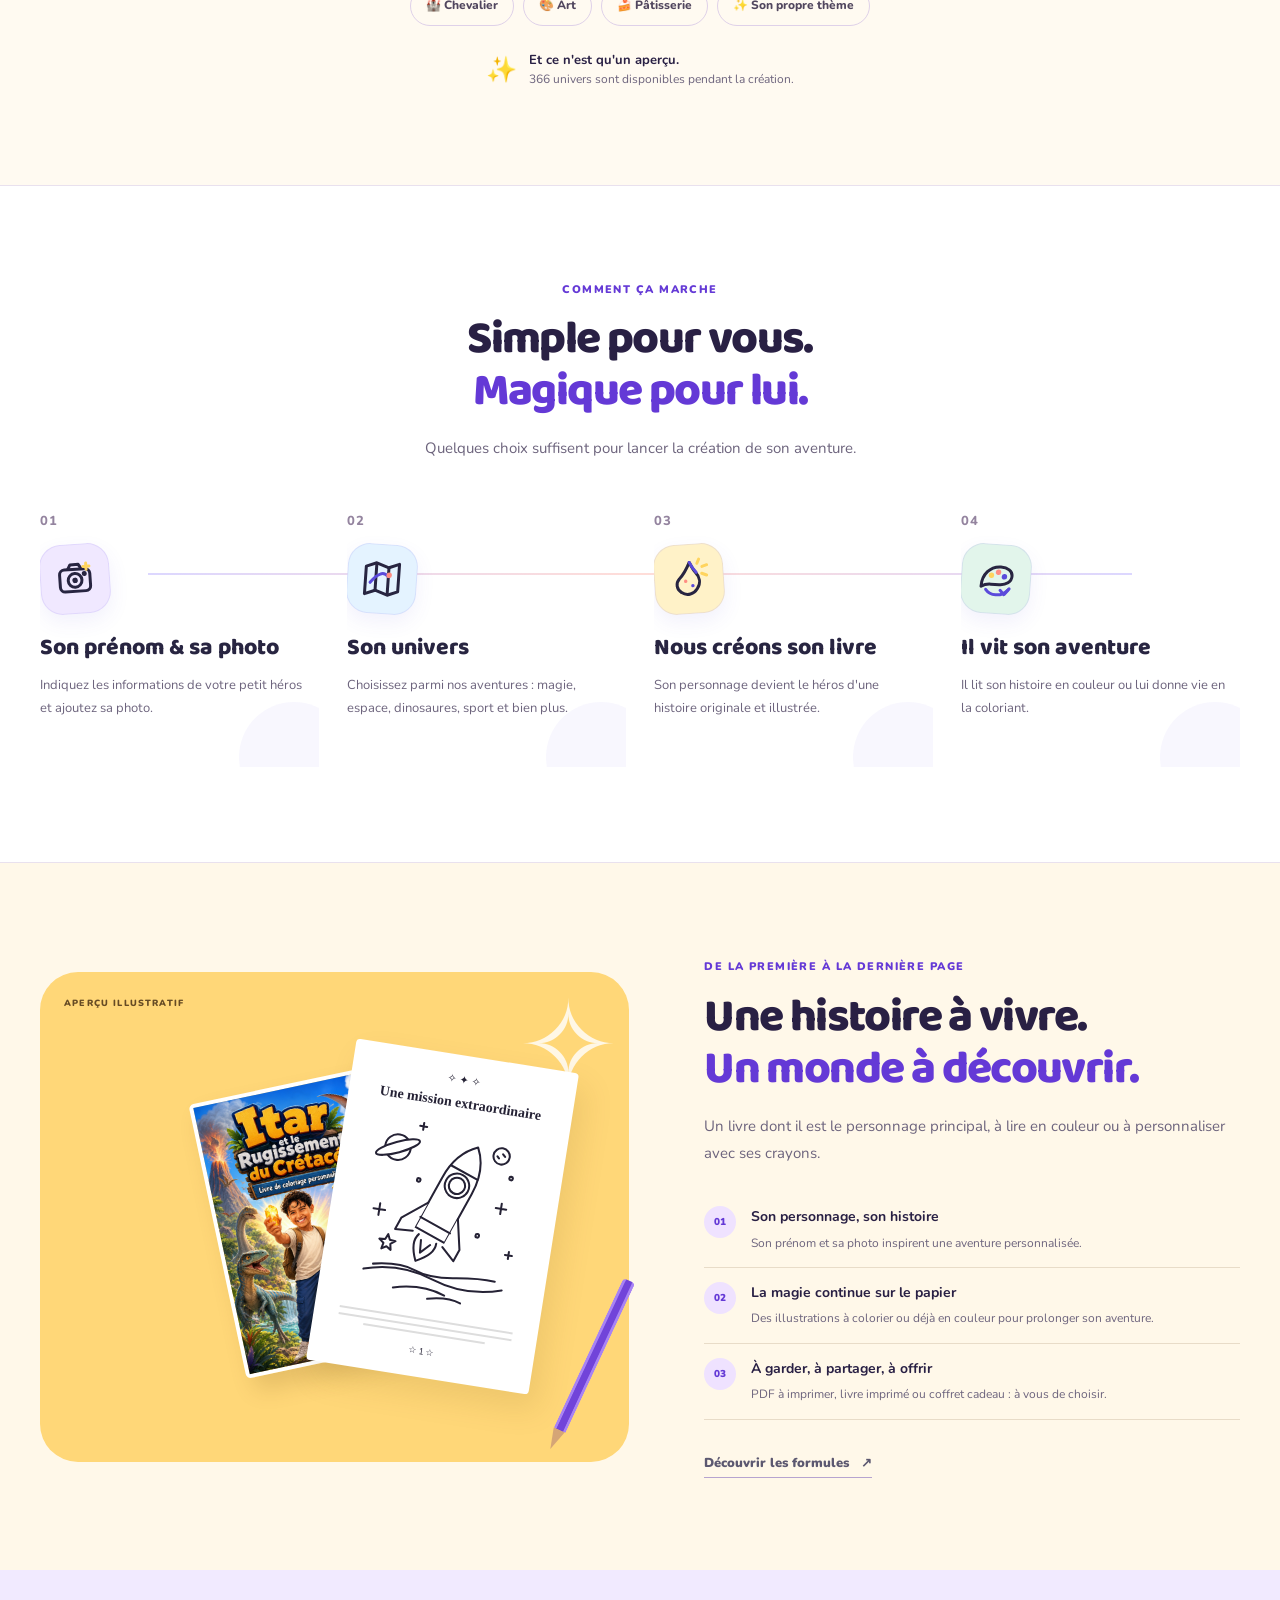
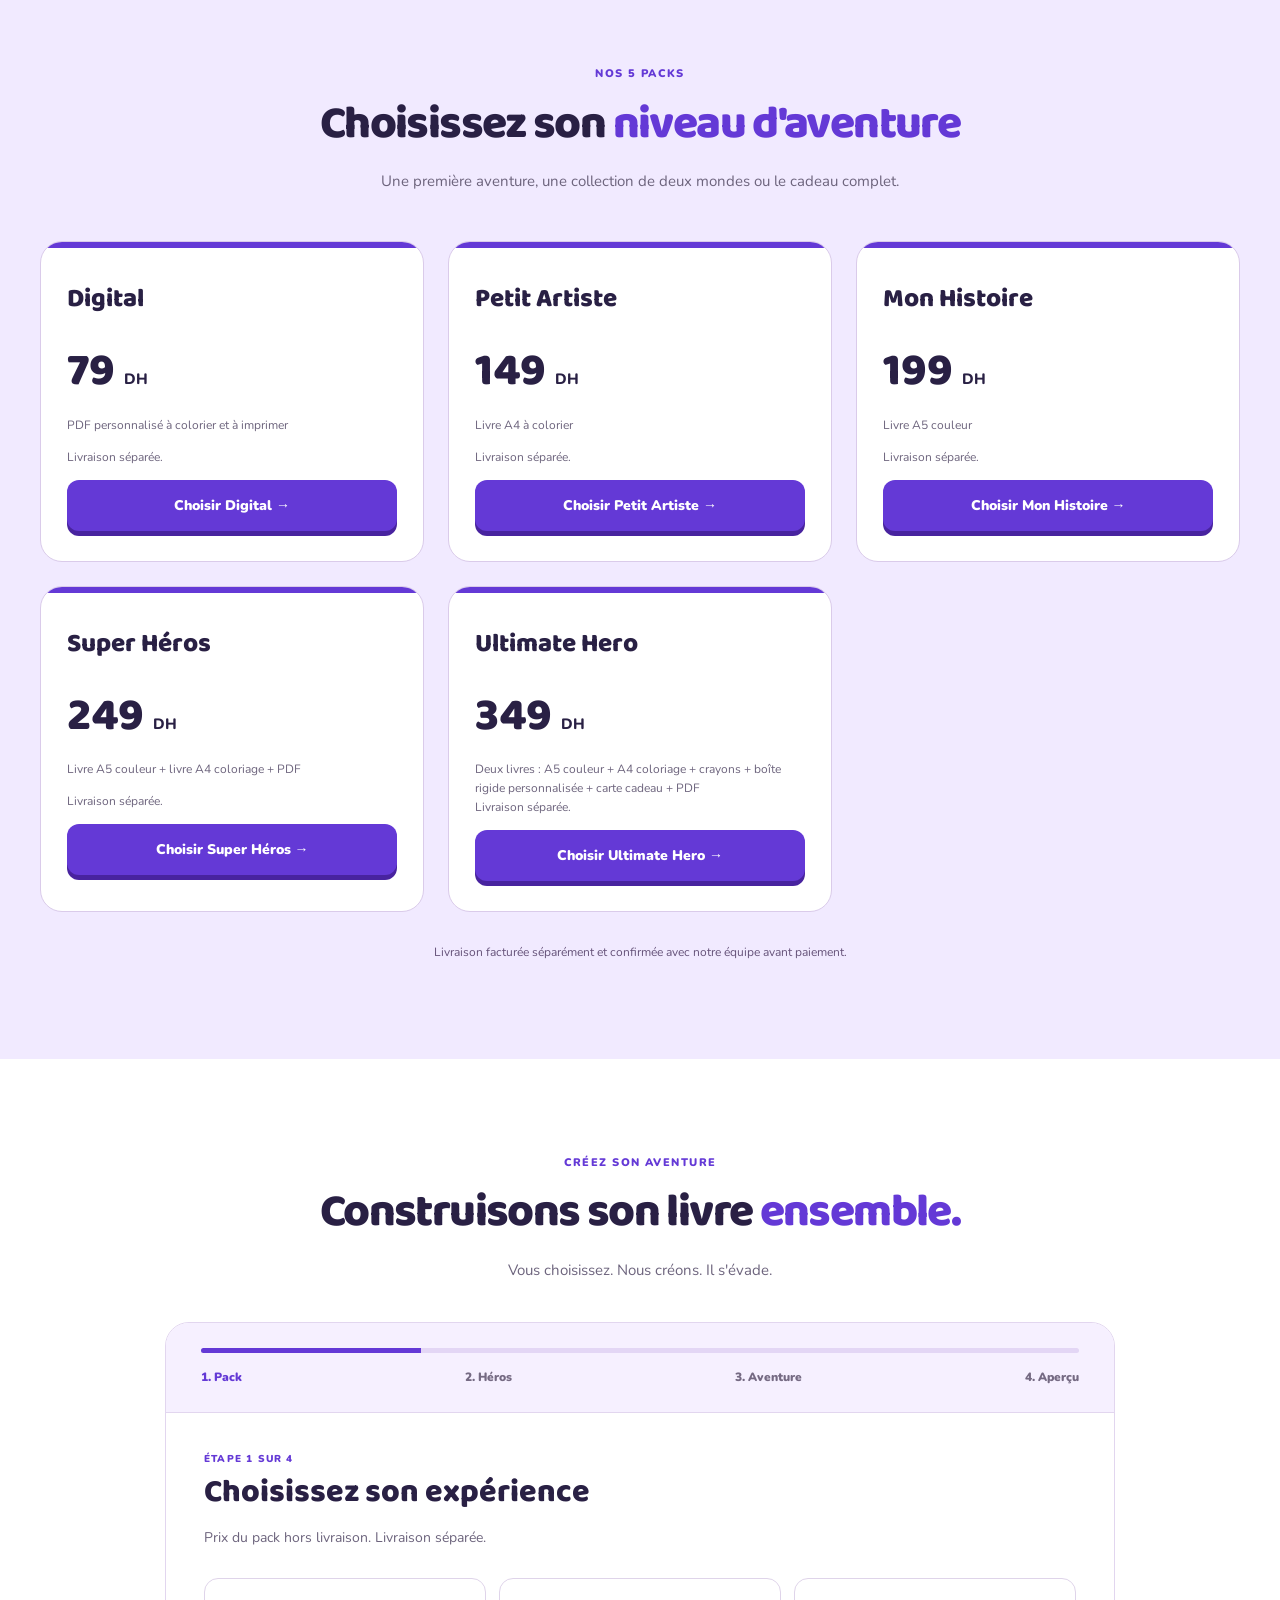
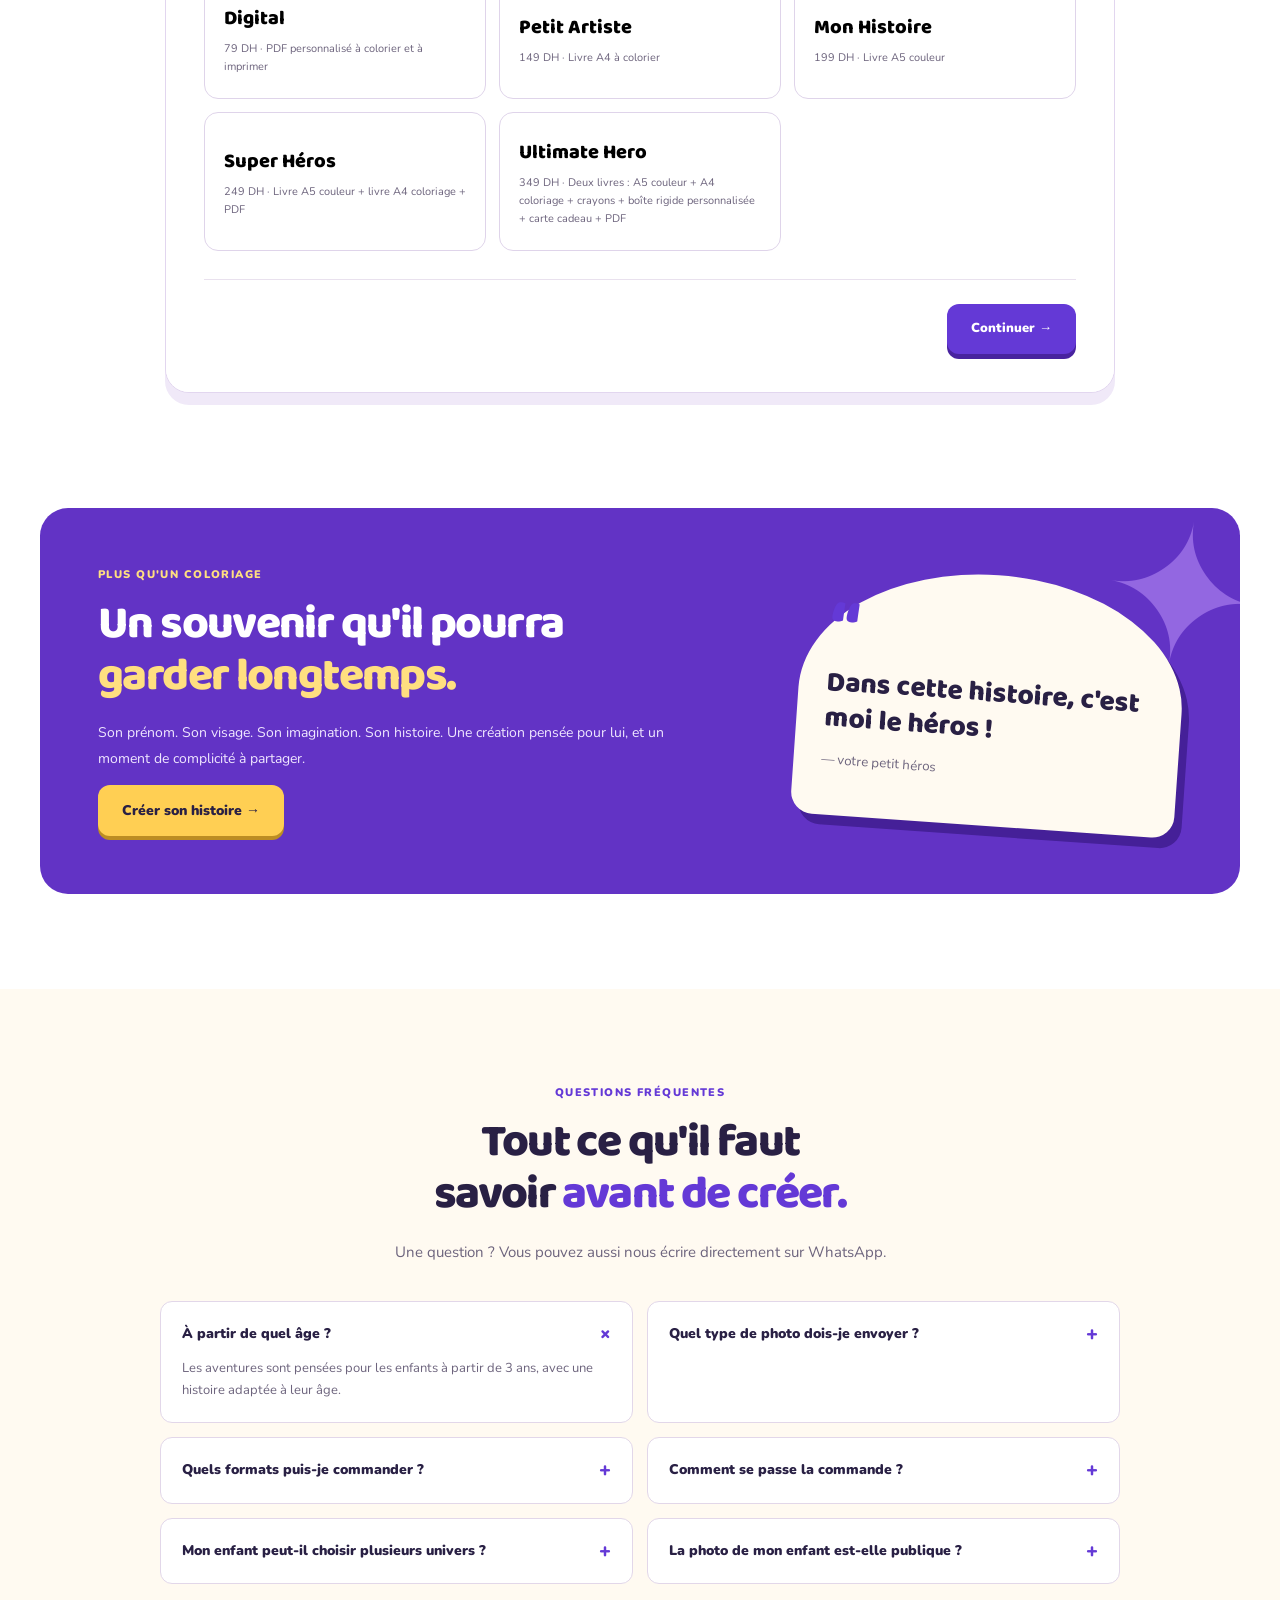
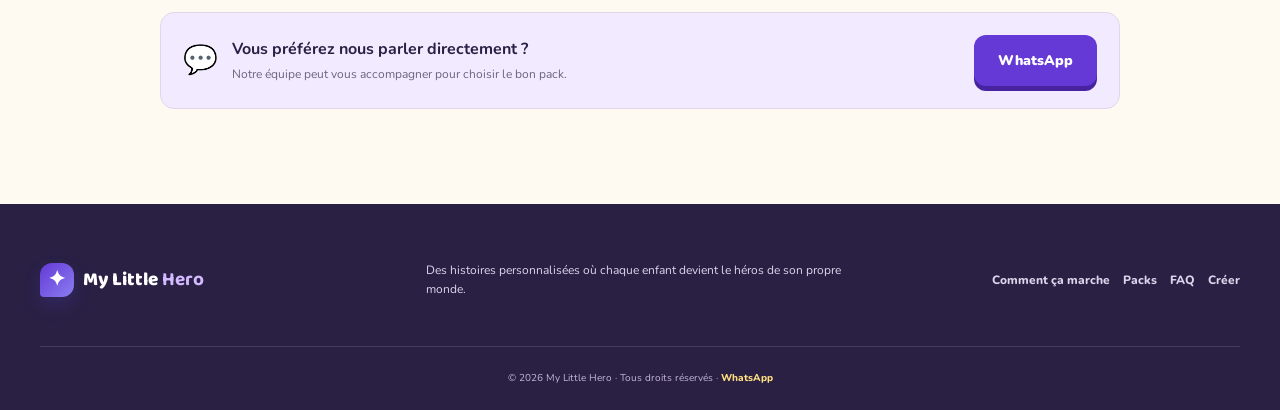
==== commit 4a59d9f2: "Restrict Digital to coloring and exclude PDFs from single printed packs" ====
--- a/index.html
+++ b/index.html
@@ -77,9 +77,9 @@
 <section class="section packs" id="packs">
   <div class="section-heading center"><div class="eyebrow">NOS 5 PACKS</div><h2>Choisissez son <span>niveau d'aventure</span></h2><p>Une première aventure, une collection de deux mondes ou le cadeau complet.</p></div>
   <div class="pricing-grid">
-<article class="price-card"><h3>Digital</h3><div class="price">79 <small>DH</small></div><p>PDF personnalisé à imprimer</p><p>Livraison séparée.</p><button type="button" class="btn btn-primary full" data-pack="1">Choisir Digital →</button></article>
-<article class="price-card"><h3>Petit Artiste</h3><div class="price">149 <small>DH</small></div><p>Livre A4 à colorier + PDF</p><p>Livraison séparée.</p><button type="button" class="btn btn-primary full" data-pack="2">Choisir Petit Artiste →</button></article>
-<article class="price-card"><h3>Mon Histoire</h3><div class="price">199 <small>DH</small></div><p>Livre A5 couleur + PDF</p><p>Livraison séparée.</p><button type="button" class="btn btn-primary full" data-pack="3">Choisir Mon Histoire →</button></article>
+<article class="price-card"><h3>Digital</h3><div class="price">79 <small>DH</small></div><p>PDF personnalisé à colorier et à imprimer</p><p>Livraison séparée.</p><button type="button" class="btn btn-primary full" data-pack="1">Choisir Digital →</button></article>
+<article class="price-card"><h3>Petit Artiste</h3><div class="price">149 <small>DH</small></div><p>Livre A4 à colorier</p><p>Livraison séparée.</p><button type="button" class="btn btn-primary full" data-pack="2">Choisir Petit Artiste →</button></article>
+<article class="price-card"><h3>Mon Histoire</h3><div class="price">199 <small>DH</small></div><p>Livre A5 couleur</p><p>Livraison séparée.</p><button type="button" class="btn btn-primary full" data-pack="3">Choisir Mon Histoire →</button></article>
 <article class="price-card"><h3>Super Héros</h3><div class="price">249 <small>DH</small></div><p>Livre A5 couleur + livre A4 coloriage + PDF</p><p>Livraison séparée.</p><button type="button" class="btn btn-primary full" data-pack="4">Choisir Super Héros →</button></article>
 <article class="price-card"><h3>Ultimate Hero</h3><div class="price">349 <small>DH</small></div><p>Deux livres : A5 couleur + A4 coloriage + crayons + boîte rigide personnalisée + carte cadeau + PDF</p><p>Livraison séparée.</p><button type="button" class="btn btn-primary full" data-pack="5">Choisir Ultimate Hero →</button></article>
   </div>
@@ -93,7 +93,7 @@
 
     <div class="wizard-card" data-step="1">
       <div class="step-kicker">ÉTAPE 1 SUR 4</div><h3>Choisissez son expérience</h3><p class="muted">Prix du pack hors livraison. Livraison séparée.</p>
-      <div class="choice-grid"><button type="button" class="choice" data-wizard-pack="1"><b>Digital</b><span>79 DH · PDF personnalisé à imprimer</span></button><button type="button" class="choice" data-wizard-pack="2"><b>Petit Artiste</b><span>149 DH · Livre A4 à colorier + PDF</span></button><button type="button" class="choice" data-wizard-pack="3"><b>Mon Histoire</b><span>199 DH · Livre A5 couleur + PDF</span></button><button type="button" class="choice" data-wizard-pack="4"><b>Super Héros</b><span>249 DH · Livre A5 couleur + livre A4 coloriage + PDF</span></button><button type="button" class="choice" data-wizard-pack="5"><b>Ultimate Hero</b><span>349 DH · Deux livres : A5 couleur + A4 coloriage + crayons + boîte rigide personnalisée + carte cadeau + PDF</span></button>
+      <div class="choice-grid"><button type="button" class="choice" data-wizard-pack="1"><b>Digital</b><span>79 DH · PDF personnalisé à colorier et à imprimer</span></button><button type="button" class="choice" data-wizard-pack="2"><b>Petit Artiste</b><span>149 DH · Livre A4 à colorier</span></button><button type="button" class="choice" data-wizard-pack="3"><b>Mon Histoire</b><span>199 DH · Livre A5 couleur</span></button><button type="button" class="choice" data-wizard-pack="4"><b>Super Héros</b><span>249 DH · Livre A5 couleur + livre A4 coloriage + PDF</span></button><button type="button" class="choice" data-wizard-pack="5"><b>Ultimate Hero</b><span>349 DH · Deux livres : A5 couleur + A4 coloriage + crayons + boîte rigide personnalisée + carte cadeau + PDF</span></button>
 
 
 
@@ -107,7 +107,7 @@
         <label>Prénom<input id="childName" placeholder="Ex. Yassir"></label>
         <label>Âge<select id="childAge"><option value="">Choisir</option><option>3 ans</option><option>4 ans</option><option>5 ans</option><option>6 ans</option><option>7 ans</option><option>8 ans</option><option>9 ans</option><option>10 ans</option><option>11 ans</option><option>12 ans</option><option>13 ans</option><option>14 ans</option><option>15 ans</option><option>16 ans</option></select></label>
         <label>Votre enfant<select id="childGender" required><option value="">Choisir</option><option value="girl">Fille</option><option value="boy">Garçon</option></select></label>
-        <label>Type de livre<select id="bookStyle"><option value="coloring">Histoire à colorier</option><option value="colored">Histoire déjà en couleur</option></select></label>
+        <label>Type de livre<select id="bookStyle" disabled><option value="coloring">Histoire à colorier</option><option value="colored">Histoire déjà en couleur</option></select></label>
         <label>Langue<select id="language"><option>Français</option><option>English</option><option>Español</option><option>العربية</option></select></label>
         <label>Téléphone du parent (obligatoire)<input id="parentPhone" type="tel" autocomplete="tel" inputmode="tel" required maxlength="25" placeholder="Ex. +212 6 12 34 56 78" aria-describedby="parentContactHint"></label>
         <label>E-mail du parent (facultatif)<input id="parentEmail" type="email" autocomplete="email" maxlength="254" placeholder="Ex. parent@exemple.com"></label>
@@ -171,7 +171,7 @@
         <div><span>E-mail du parent</span><b id="summaryEmail">—</b></div>
         <div><span>Pack</span><b id="summaryPack">Digital</b></div>
         <div class="summary-adventures" id="summaryAdventures"></div>
-        <div><span>Contenu</span><b id="summaryContents">PDF personnalisé à imprimer</b></div><p>Livraison séparée, confirmée avant paiement.</p><div class="total"><span>Total hors livraison</span><b id="summaryPrice">79 DH</b></div>
+        <div><span>Contenu</span><b id="summaryContents">PDF personnalisé à colorier et à imprimer</b></div><p>Livraison séparée, confirmée avant paiement.</p><div class="total"><span>Total hors livraison</span><b id="summaryPrice">79 DH</b></div>
       </div>
 
       <div class="privacy-note">🔒 La photo et les informations de votre enfant sont utilisées uniquement pour préparer sa commande.</div>
@@ -208,8 +208,8 @@
 </footer>
 <script src="theme-catalog.js?v=20261103-lumo"></script>
 <script src="themes.js?v=20261102-comics"></script>
-<script src="packs.js?v=20261112-copy"></script>
-<script src="script.js?v=20261112-copy"></script>
+<script src="packs.js?v=20261112-formats"></script>
+<script src="script.js?v=20261112-formats"></script>
 <script src="preview.js?v=20261110-packs"></script>
 </body>
 </html>
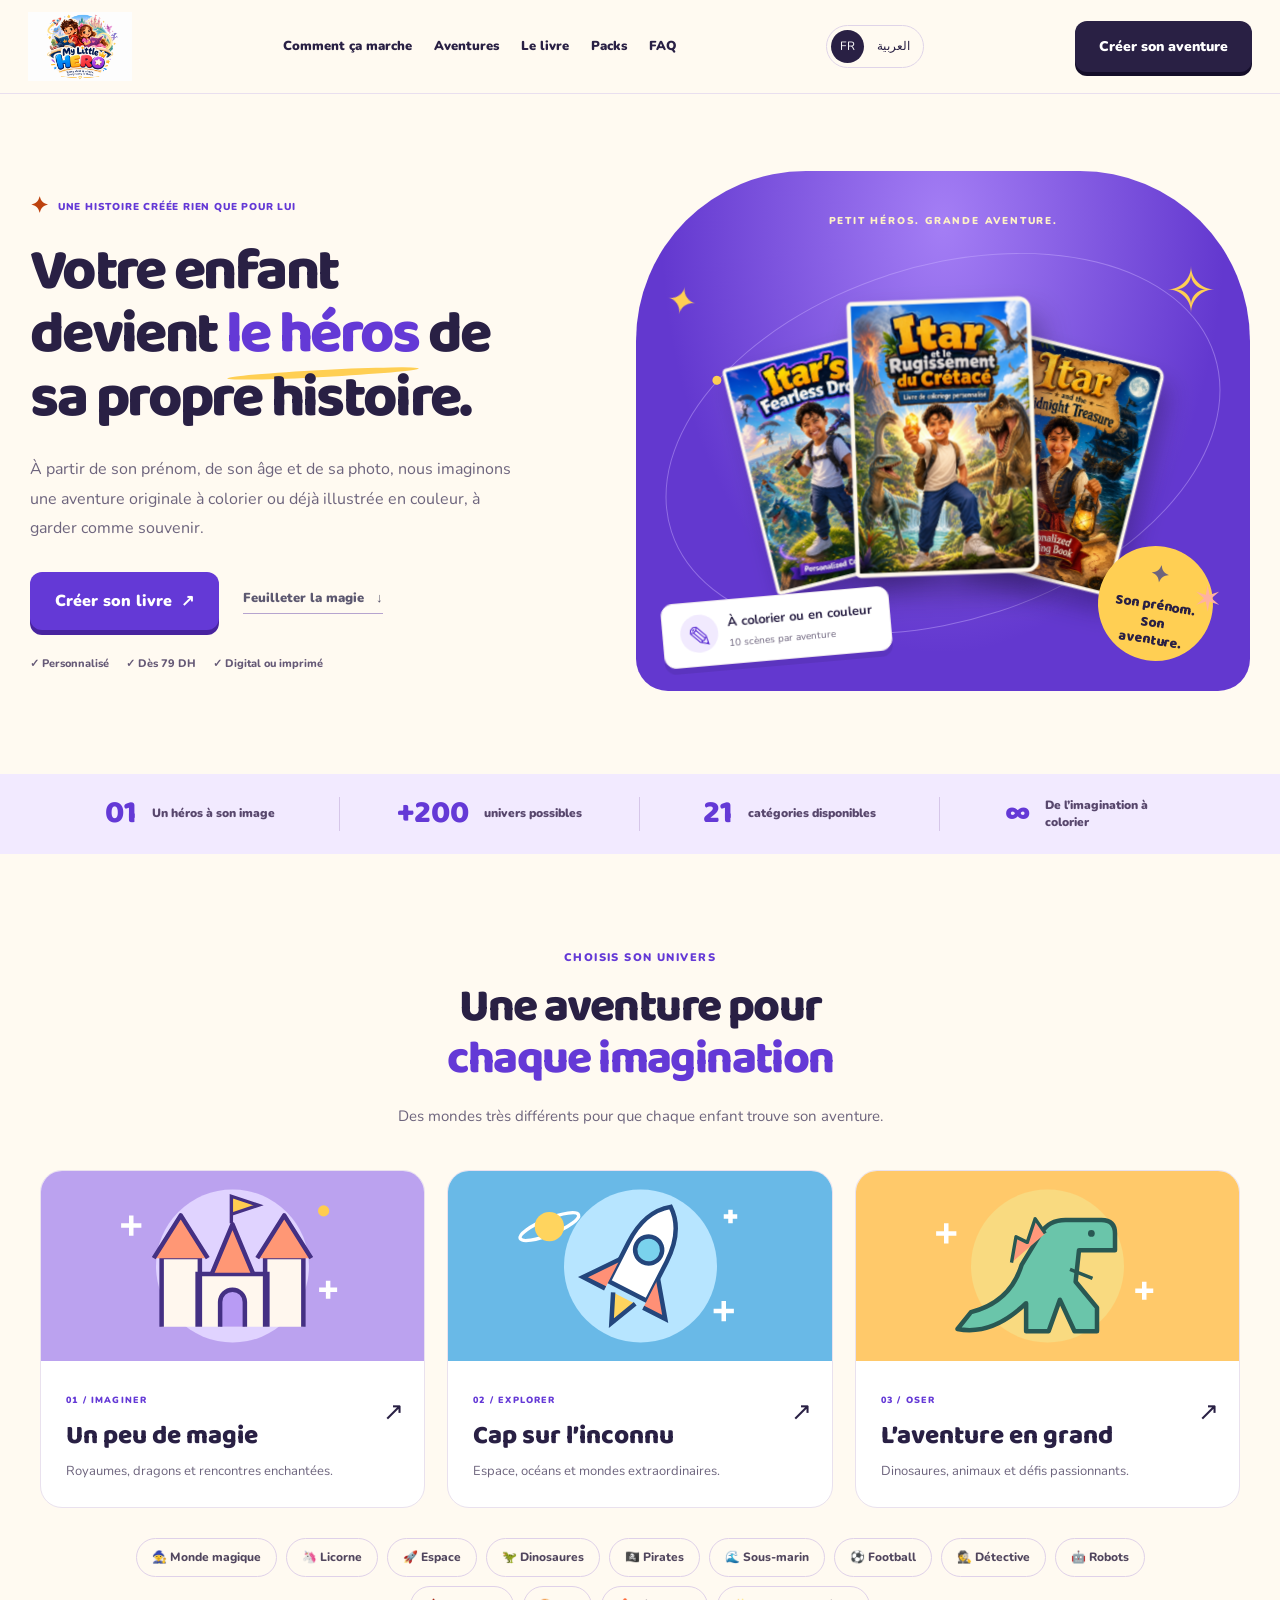
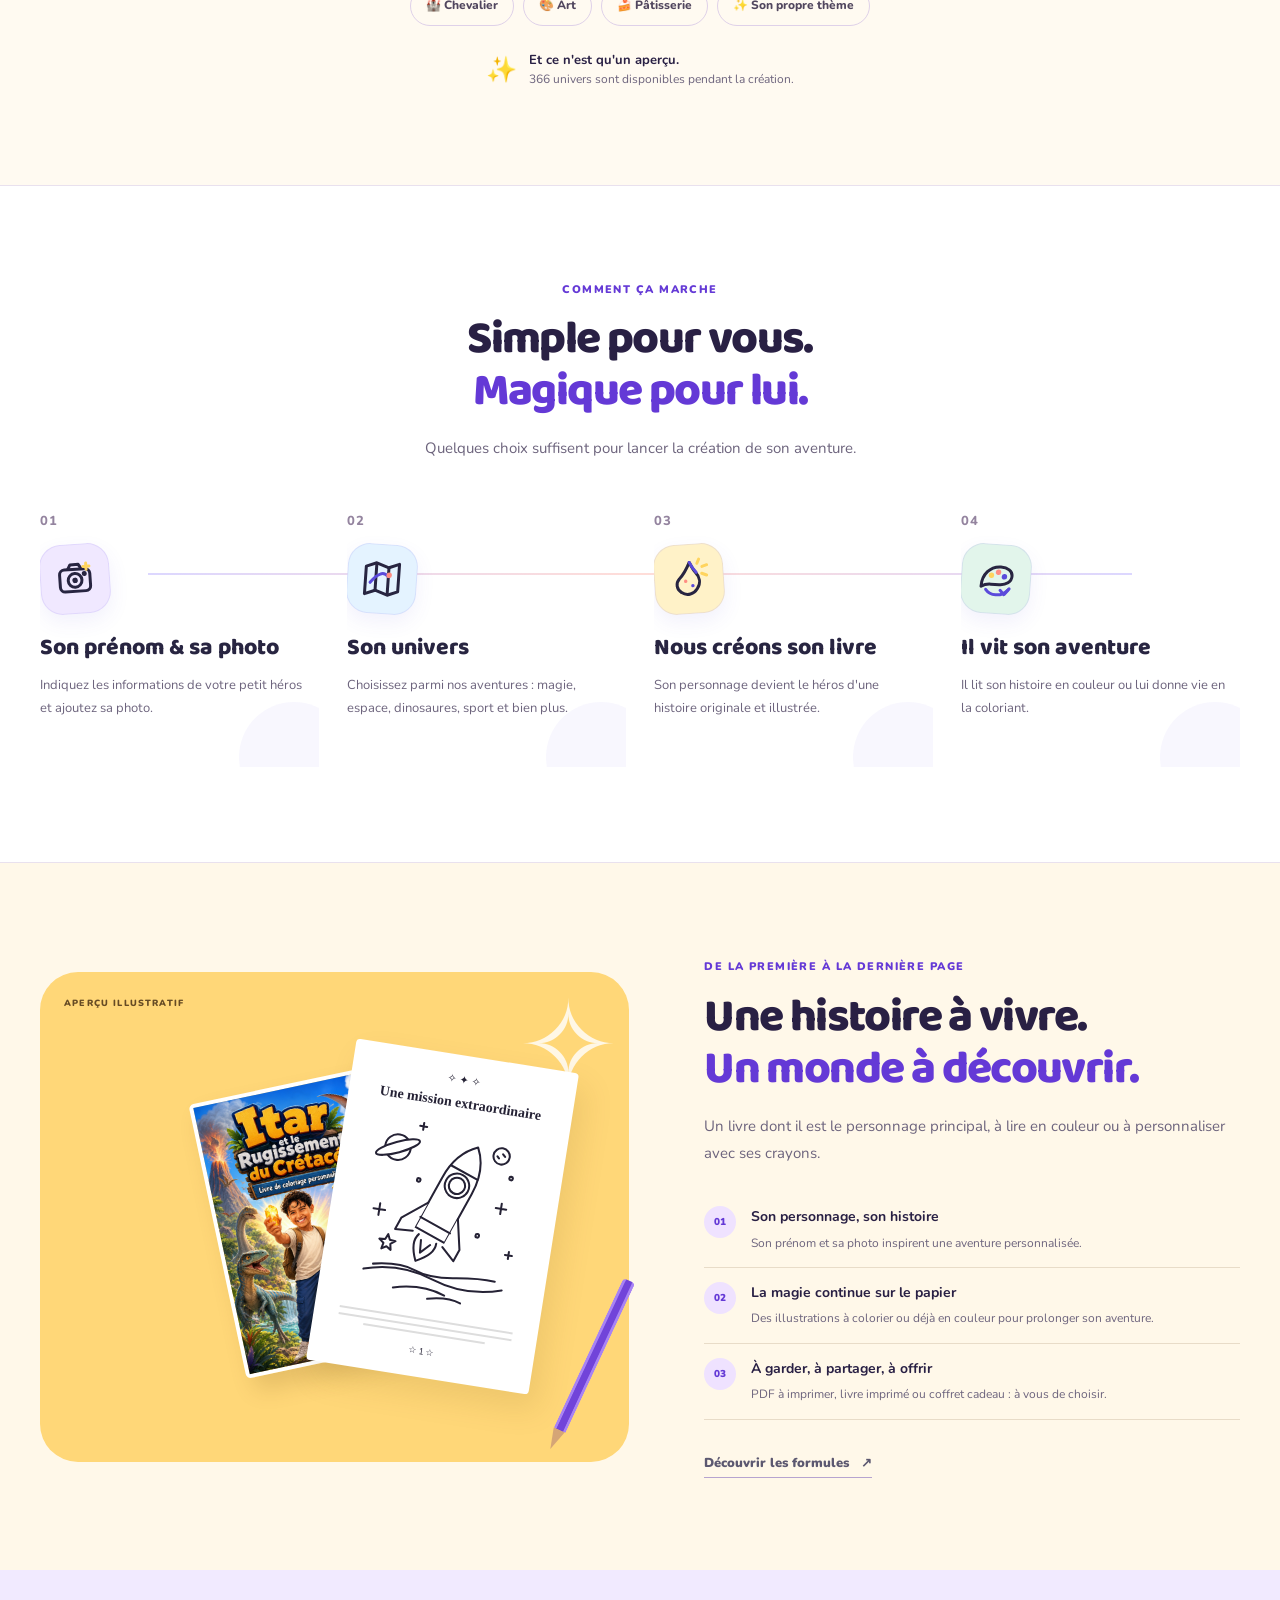
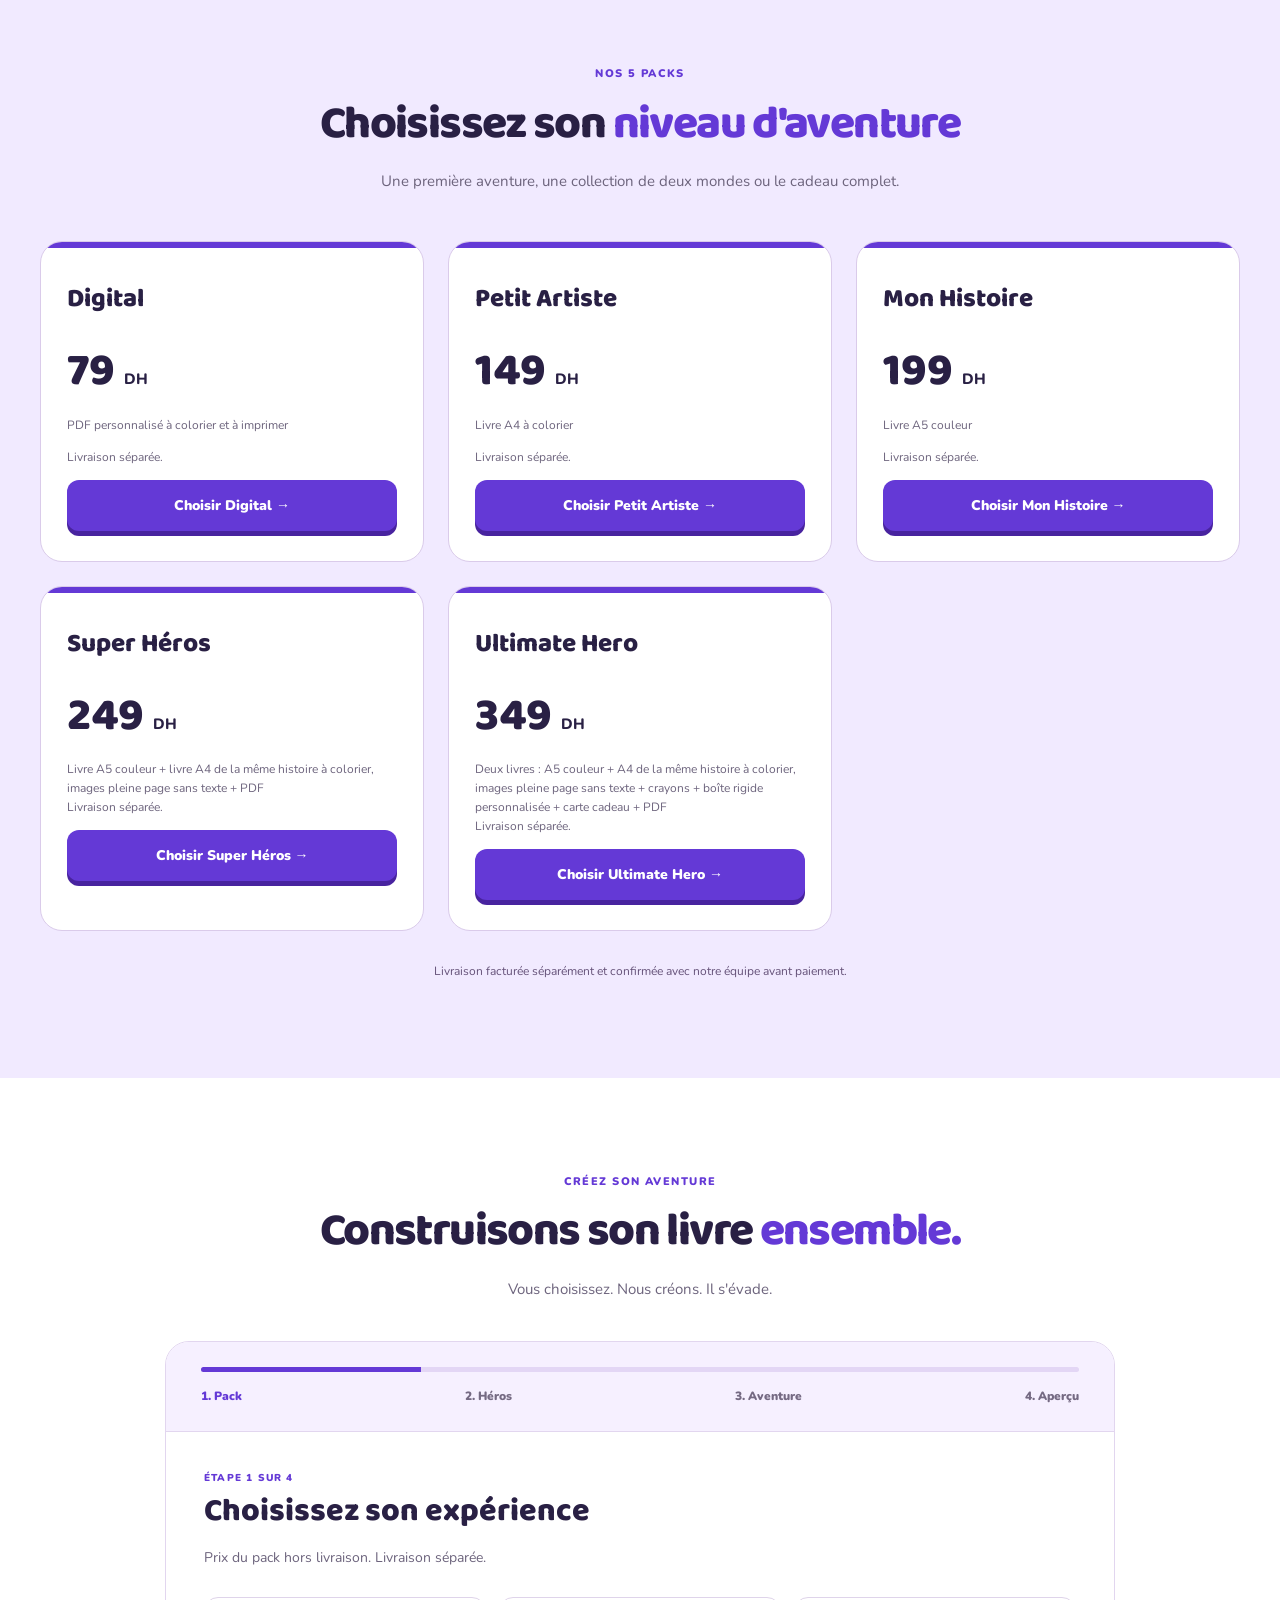
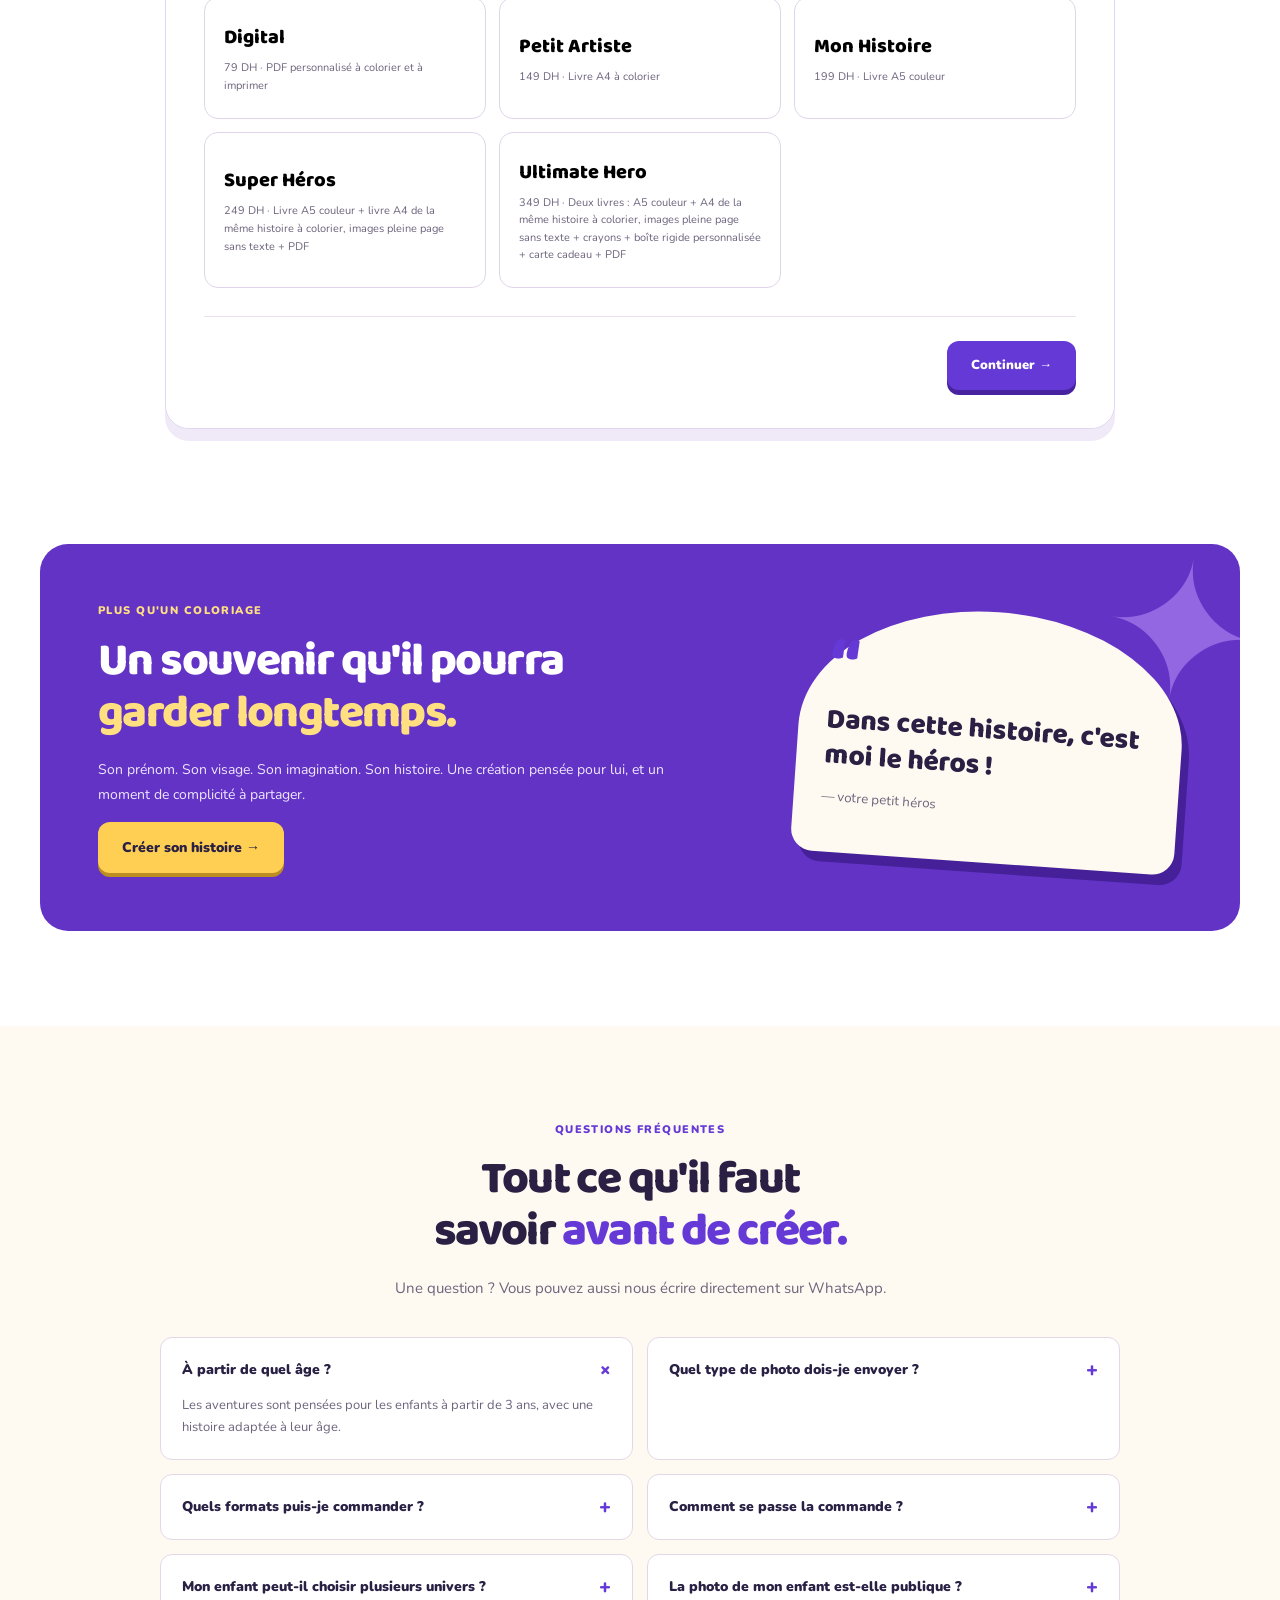
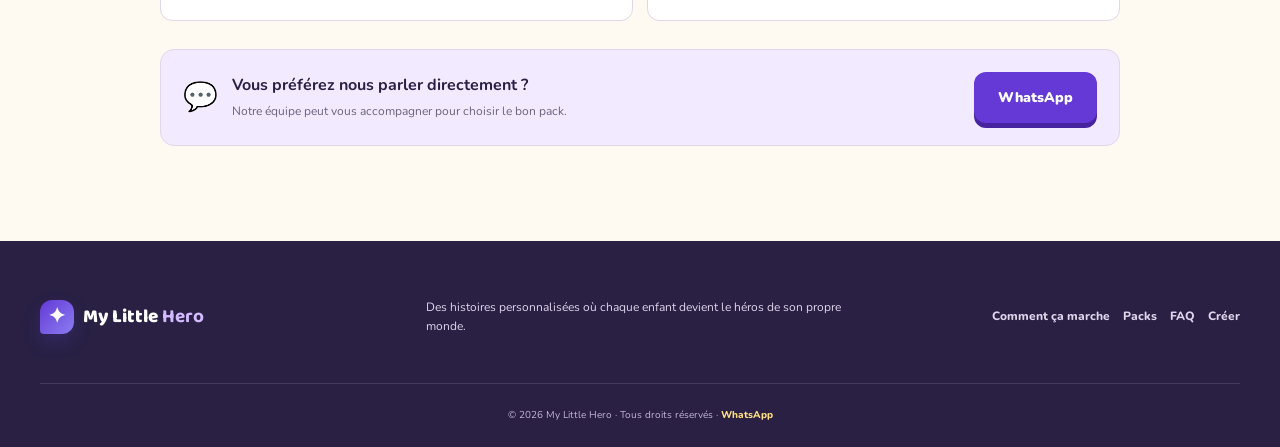
==== commit f8653177: "Pair bundle books to one story with full-page text-free coloring scenes" ====
--- a/index.html
+++ b/index.html
@@ -80,8 +80,8 @@
 <article class="price-card"><h3>Digital</h3><div class="price">79 <small>DH</small></div><p>PDF personnalisé à colorier et à imprimer</p><p>Livraison séparée.</p><button type="button" class="btn btn-primary full" data-pack="1">Choisir Digital →</button></article>
 <article class="price-card"><h3>Petit Artiste</h3><div class="price">149 <small>DH</small></div><p>Livre A4 à colorier</p><p>Livraison séparée.</p><button type="button" class="btn btn-primary full" data-pack="2">Choisir Petit Artiste →</button></article>
 <article class="price-card"><h3>Mon Histoire</h3><div class="price">199 <small>DH</small></div><p>Livre A5 couleur</p><p>Livraison séparée.</p><button type="button" class="btn btn-primary full" data-pack="3">Choisir Mon Histoire →</button></article>
-<article class="price-card"><h3>Super Héros</h3><div class="price">249 <small>DH</small></div><p>Livre A5 couleur + livre A4 coloriage + PDF</p><p>Livraison séparée.</p><button type="button" class="btn btn-primary full" data-pack="4">Choisir Super Héros →</button></article>
-<article class="price-card"><h3>Ultimate Hero</h3><div class="price">349 <small>DH</small></div><p>Deux livres : A5 couleur + A4 coloriage + crayons + boîte rigide personnalisée + carte cadeau + PDF</p><p>Livraison séparée.</p><button type="button" class="btn btn-primary full" data-pack="5">Choisir Ultimate Hero →</button></article>
+<article class="price-card"><h3>Super Héros</h3><div class="price">249 <small>DH</small></div><p>Livre A5 couleur + livre A4 de la même histoire à colorier, images pleine page sans texte + PDF</p><p>Livraison séparée.</p><button type="button" class="btn btn-primary full" data-pack="4">Choisir Super Héros →</button></article>
+<article class="price-card"><h3>Ultimate Hero</h3><div class="price">349 <small>DH</small></div><p>Deux livres : A5 couleur + A4 de la même histoire à colorier, images pleine page sans texte + crayons + boîte rigide personnalisée + carte cadeau + PDF</p><p>Livraison séparée.</p><button type="button" class="btn btn-primary full" data-pack="5">Choisir Ultimate Hero →</button></article>
   </div>
   <p class="pricing-footnote">Livraison facturée séparément et confirmée avec notre équipe avant paiement.</p>
 </section>
@@ -93,7 +93,7 @@
 
     <div class="wizard-card" data-step="1">
       <div class="step-kicker">ÉTAPE 1 SUR 4</div><h3>Choisissez son expérience</h3><p class="muted">Prix du pack hors livraison. Livraison séparée.</p>
-      <div class="choice-grid"><button type="button" class="choice" data-wizard-pack="1"><b>Digital</b><span>79 DH · PDF personnalisé à colorier et à imprimer</span></button><button type="button" class="choice" data-wizard-pack="2"><b>Petit Artiste</b><span>149 DH · Livre A4 à colorier</span></button><button type="button" class="choice" data-wizard-pack="3"><b>Mon Histoire</b><span>199 DH · Livre A5 couleur</span></button><button type="button" class="choice" data-wizard-pack="4"><b>Super Héros</b><span>249 DH · Livre A5 couleur + livre A4 coloriage + PDF</span></button><button type="button" class="choice" data-wizard-pack="5"><b>Ultimate Hero</b><span>349 DH · Deux livres : A5 couleur + A4 coloriage + crayons + boîte rigide personnalisée + carte cadeau + PDF</span></button>
+      <div class="choice-grid"><button type="button" class="choice" data-wizard-pack="1"><b>Digital</b><span>79 DH · PDF personnalisé à colorier et à imprimer</span></button><button type="button" class="choice" data-wizard-pack="2"><b>Petit Artiste</b><span>149 DH · Livre A4 à colorier</span></button><button type="button" class="choice" data-wizard-pack="3"><b>Mon Histoire</b><span>199 DH · Livre A5 couleur</span></button><button type="button" class="choice" data-wizard-pack="4"><b>Super Héros</b><span>249 DH · Livre A5 couleur + livre A4 de la même histoire à colorier, images pleine page sans texte + PDF</span></button><button type="button" class="choice" data-wizard-pack="5"><b>Ultimate Hero</b><span>349 DH · Deux livres : A5 couleur + A4 de la même histoire à colorier, images pleine page sans texte + crayons + boîte rigide personnalisée + carte cadeau + PDF</span></button>
 
 
 
@@ -196,7 +196,7 @@
     <details><summary>Quel type de photo dois-je envoyer ?<span>+</span></summary><p>Une photo claire de votre enfant, de préférence avec le visage bien visible. Les formats JPG, PNG et WEBP sont acceptés.</p></details>
     <details><summary>Quels formats puis-je commander ?<span>+</span></summary><p>Choisissez parmi nos cinq packs. Livraison facturée séparément, confirmée sur WhatsApp avant paiement.</p></details>
     <details><summary>Comment se passe la commande ?<span>+</span></summary><p>Vous remplissez le formulaire, puis cliquez sur « Commander sur WhatsApp ». Notre équipe vous confirme les détails et la suite de la commande.</p></details>
-    <details><summary>Mon enfant peut-il choisir plusieurs univers ?<span>+</span></summary><p>Digital, Petit Artiste et Mon Histoire comprennent un livre. Super Héros et Ultimate Hero comprennent un livre couleur et un livre de coloriage. Vous choisissez les univers pendant la création.</p></details>
+    <details><summary>Mon enfant peut-il choisir plusieurs univers ?<span>+</span></summary><p>Digital, Petit Artiste et Mon Histoire comprennent un livre. Super Héros et Ultimate Hero proposent la même histoire en couleur et en coloriage : dix illustrations pleine page sans texte dans le cahier de coloriage. Vous choisissez les univers pendant la création.</p></details>
     <details><summary>La photo de mon enfant est-elle publique ?<span>+</span></summary><p>Non. La photo est utilisée pour préparer la commande et n'est pas destinée à être publiée sur le site.</p></details>
   </div>
   <div class="faq-cta"><span>💬</span><div><b>Vous préférez nous parler directement ?</b><small>Notre équipe peut vous accompagner pour choisir le bon pack.</small></div><a class="btn btn-primary" href="https://wa.me/212603983800" target="_blank" rel="noopener">WhatsApp</a></div>
@@ -208,8 +208,8 @@
 </footer>
 <script src="theme-catalog.js?v=20261103-lumo"></script>
 <script src="themes.js?v=20261102-comics"></script>
-<script src="packs.js?v=20261112-formats"></script>
-<script src="script.js?v=20261112-formats"></script>
+<script src="packs.js?v=20261112-same-story"></script>
+<script src="script.js?v=20261112-same-story"></script>
 <script src="preview.js?v=20261110-packs"></script>
 </body>
 </html>
